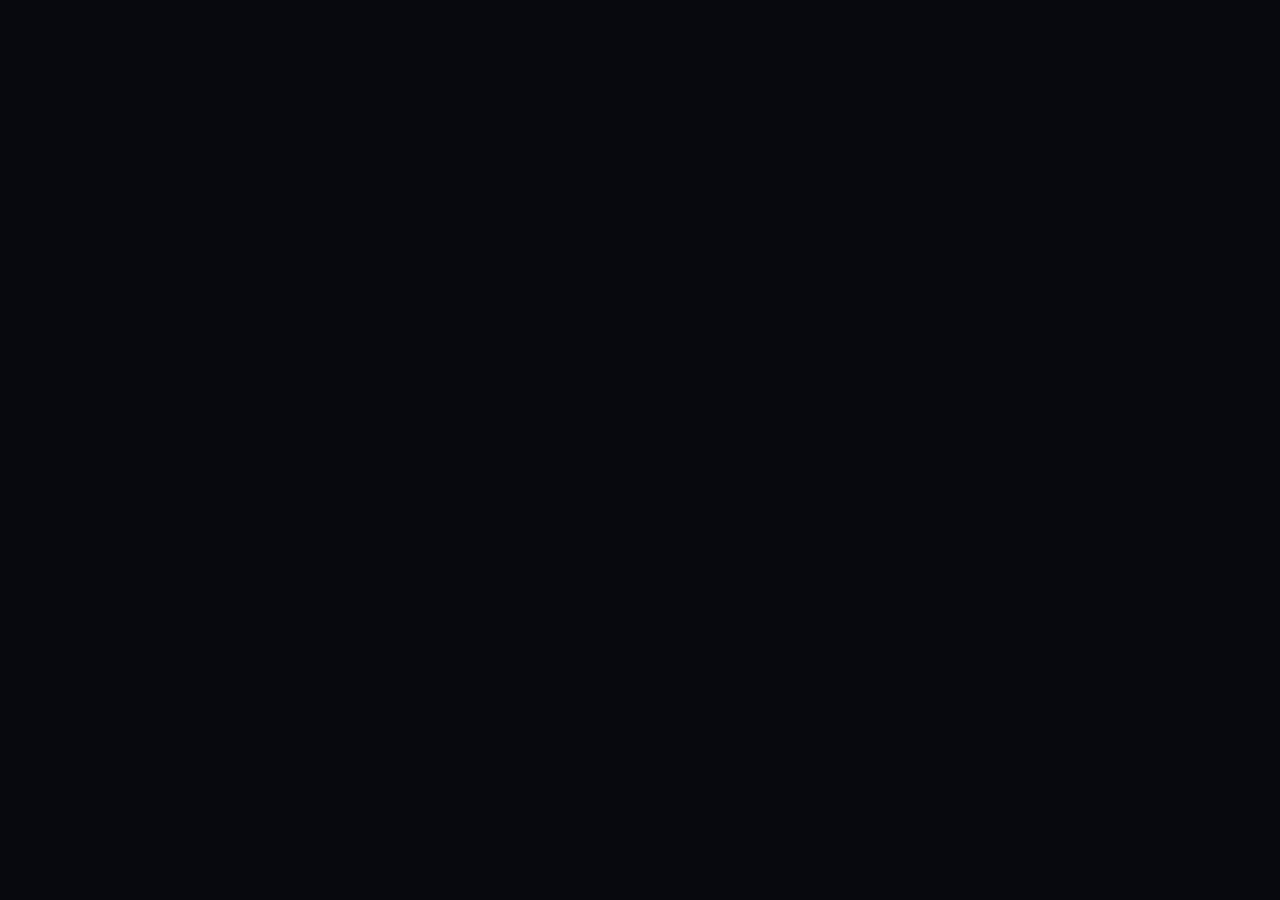
==== index.html @ bc13aab7 "Update index.html" ====
<!DOCTYPE html>
<html lang="ar" dir="rtl">
<head>
    <meta charset="UTF-8">
    <meta name="viewport" content="width=device-width, initial-scale=1.0">
    
    <!-- ===== SEO & Social Tags (ابو شلول AI) ===== -->
    <title>ابو شلول AI | استوديو المونتاج الاحترافي والذكاء الاصطناعي</title>
    <meta name="description" content="استوديو ابو شلول AI للمونتاج السينمائي الاحترافي، تلوين الفيديو، الموشن جرافيك، وهندسة الصوت المدعومة بأحدث تقنيات الذكاء الاصطناعي في الأردن والوطن العربي.">
    <meta name="keywords" content="ابو شلول AI, ممنتج فيديو الأردن, مونتاج احترافي, تلوين سينمائي, موشن جرافيك, مونتاج ذكاء اصطناعي">
    <meta name="author" content="ابو شلول AI">
    
    <!-- Open Graph (واتساب، فيسبوك، تيليجرام) -->
    <meta property="og:type" content="website">
    <meta property="og:title" content="ابو شلول AI | تجربة بصرية وسينمائية فريدة">
    <meta property="og:description" content="شاهد معرض الأعمال واحسب تكلفة مشروعك فوراً وتواصل معنا مباشرة عبر واتساب: +962775311442">
    <meta property="og:image" content="https://images.unsplash.com/photo-1574717024653-61fd2cf4d44d?w=1200&h=630&fit=crop">
    <meta property="og:locale" content="ar_AR">

    <!-- Twitter Card -->
    <meta name="twitter:card" content="summary_large_image">
    <meta name="twitter:title" content="ابو شلول AI | استوديو المونتاج">
    <meta name="twitter:description" content="مونتاج سينمائي + تلوين + هندسة صوت + موشن جرافيك مدعوم بالذكاء الاصطناعي.">
    <meta name="twitter:image" content="https://images.unsplash.com/photo-1574717024653-61fd2cf4d44d?w=1200&h=630&fit=crop">

    <!-- Favicon -->
    <link rel="icon" type="image/svg+xml" href="data:image/svg+xml,<svg xmlns='http://www.w3.org/2000/svg' viewBox='0 0 100 100'><text y='.9em' font-size='90'>🎬</text></svg>">

    <!-- Fonts & Icons -->
    <link href="https://fonts.googleapis.com/css2?family=Cairo:wght@300;500;700;900&display=swap" rel="stylesheet">
    <link rel="stylesheet" href="https://cdnjs.cloudflare.com/ajax/libs/font-awesome/6.4.0/css/all.min.css">
    
    <style>
        :root {
            --bg-base: #07090e;
            --card-bg: rgba(18, 24, 38, 0.7);
            --primary: #e50914;
            --primary-glow: rgba(229, 9, 20, 0.4);
            --accent-cyan: #00f2fe;
            --text-main: #f8fafc;
            --text-muted: #94a3b8;
            --border-ui: rgba(255, 255, 255, 0.08);
            --border-hover: rgba(229, 9, 20, 0.5);
            --transition: all 0.3s cubic-bezier(0.4, 0, 0.2, 1);
        }

        * {
            margin: 0;
            padding: 0;
            box-sizing: border-box;
            font-family: 'Cairo', sans-serif;
            scroll-behavior: smooth;
        }

        body {
            background-color: var(--bg-base);
            color: var(--text-main);
            overflow-x: hidden;
            background-image: radial-gradient(circle at 15% 50%, rgba(229, 9, 20, 0.06) 0%, transparent 25%),
                              radial-gradient(circle at 85% 30%, rgba(0, 242, 254, 0.06) 0%, transparent 25%);
        }

        /* Header */
        header {
            position: fixed;
            top: 0;
            width: 100%;
            background: rgba(7, 9, 14, 0.85);
            backdrop-filter: blur(15px);
            z-index: 1000;
            border-bottom: 1px solid var(--border-ui);
            padding: 16px 6%;
            display: flex;
            justify-content: space-between;
            align-items: center;
        }

        .logo {
            font-size: 1.5rem;
            font-weight: 900;
            color: #fff;
            text-decoration: none;
            display: flex;
            align-items: center;
            gap: 8px;
        }
        .logo span { color: var(--primary); text-shadow: 0 0 15px var(--primary-glow); }

        nav ul {
            display: flex;
            list-style: none;
            gap: 25px;
        }

        nav a {
            color: var(--text-muted);
            text-decoration: none;
            font-weight: 600;
            font-size: 0.95rem;
            transition: var(--transition);
        }

        nav a:hover { color: var(--primary); text-shadow: 0 0 10px var(--primary-glow); }

        .btn-glow {
            background: linear-gradient(135deg, var(--primary), #b80710);
            color: white;
            padding: 10px 22px;
            border-radius: 8px;
            text-decoration: none;
            font-weight: 700;
            box-shadow: 0 4px 20px var(--primary-glow);
            transition: var(--transition);
            border: none;
            cursor: pointer;
            display: inline-flex;
            align-items: center;
            gap: 8px;
        }

        .btn-glow:hover {
            transform: translateY(-2px);
            box-shadow: 0 6px 25px rgba(229, 9, 20, 0.6);
        }

        /* Hero Section */
        .hero {
            min-height: 100vh;
            padding: 130px 6% 60px;
            display: flex;
            flex-direction: column;
            align-items: center;
            justify-content: center;
            text-align: center;
        }

        .hero-badge {
            background: rgba(229, 9, 20, 0.1);
            border: 1px solid rgba(229, 9, 20, 0.3);
            color: var(--primary);
            padding: 6px 18px;
            border-radius: 30px;
            font-size: 0.85rem;
            font-weight: 700;
            margin-bottom: 20px;
            display: inline-flex;
            align-items: center;
            gap: 8px;
        }

        .hero h1 {
            font-size: 3.2rem;
            font-weight: 900;
            max-width: 900px;
            line-height: 1.3;
            margin-bottom: 20px;
            background: linear-gradient(to bottom, #ffffff 40%, #94a3b8 100%);
            -webkit-background-clip: text;
            -webkit-text-fill-color: transparent;
        }

        .hero p {
            color: var(--text-muted);
            font-size: 1.15rem;
            max-width: 650px;
            margin-bottom: 35px;
        }

        .showreel-wrapper {
            width: 100%;
            max-width: 900px;
            position: relative;
            border-radius: 16px;
            padding: 3px;
            background: linear-gradient(135deg, rgba(229,9,20,0.5), transparent, rgba(0,242,254,0.3));
            box-shadow: 0 25px 50px -12px rgba(0,0,0,0.9);
            margin-bottom: 30px;
        }

        .showreel-frame {
            position: relative;
            width: 100%;
            padding-bottom: 56.25%;
            border-radius: 14px;
            overflow: hidden;
            background: #000;
        }

        .showreel-frame iframe {
            position: absolute;
            top: 0; left: 0; width: 100%; height: 100%; border: none;
        }

        /* Sections Common */
        .section {
            padding: 90px 6%;
            max-width: 1200px;
            margin: auto;
        }

        .section-header {
            text-align: center;
            margin-bottom: 45px;
        }

        .section-header h2 {
            font-size: 2.2rem;
            font-weight: 800;
            margin-bottom: 10px;
        }

        .section-header p {
            color: var(--text-muted);
            font-size: 0.95rem;
        }

        /* Before/After Slider */
        .comparison-container {
            position: relative;
            width: 100%;
            max-width: 850px;
            height: 450px;
            margin: 0 auto;
            border-radius: 16px;
            overflow: hidden;
            border: 2px solid var(--border-ui);
            box-shadow: 0 20px 40px rgba(0,0,0,0.7);
        }

        .comparison-img {
            position: absolute;
            top: 0; left: 0; width: 100%; height: 100%;
            background-size: cover;
            background-position: center;
        }

        .before-img {
            background-image: url('https://images.unsplash.com/photo-1534447677768-be436bb09401?w=1200&auto=format&fit=crop&q=80');
            filter: grayscale(80%) brightness(0.7) contrast(90%);
        }

        .after-img {
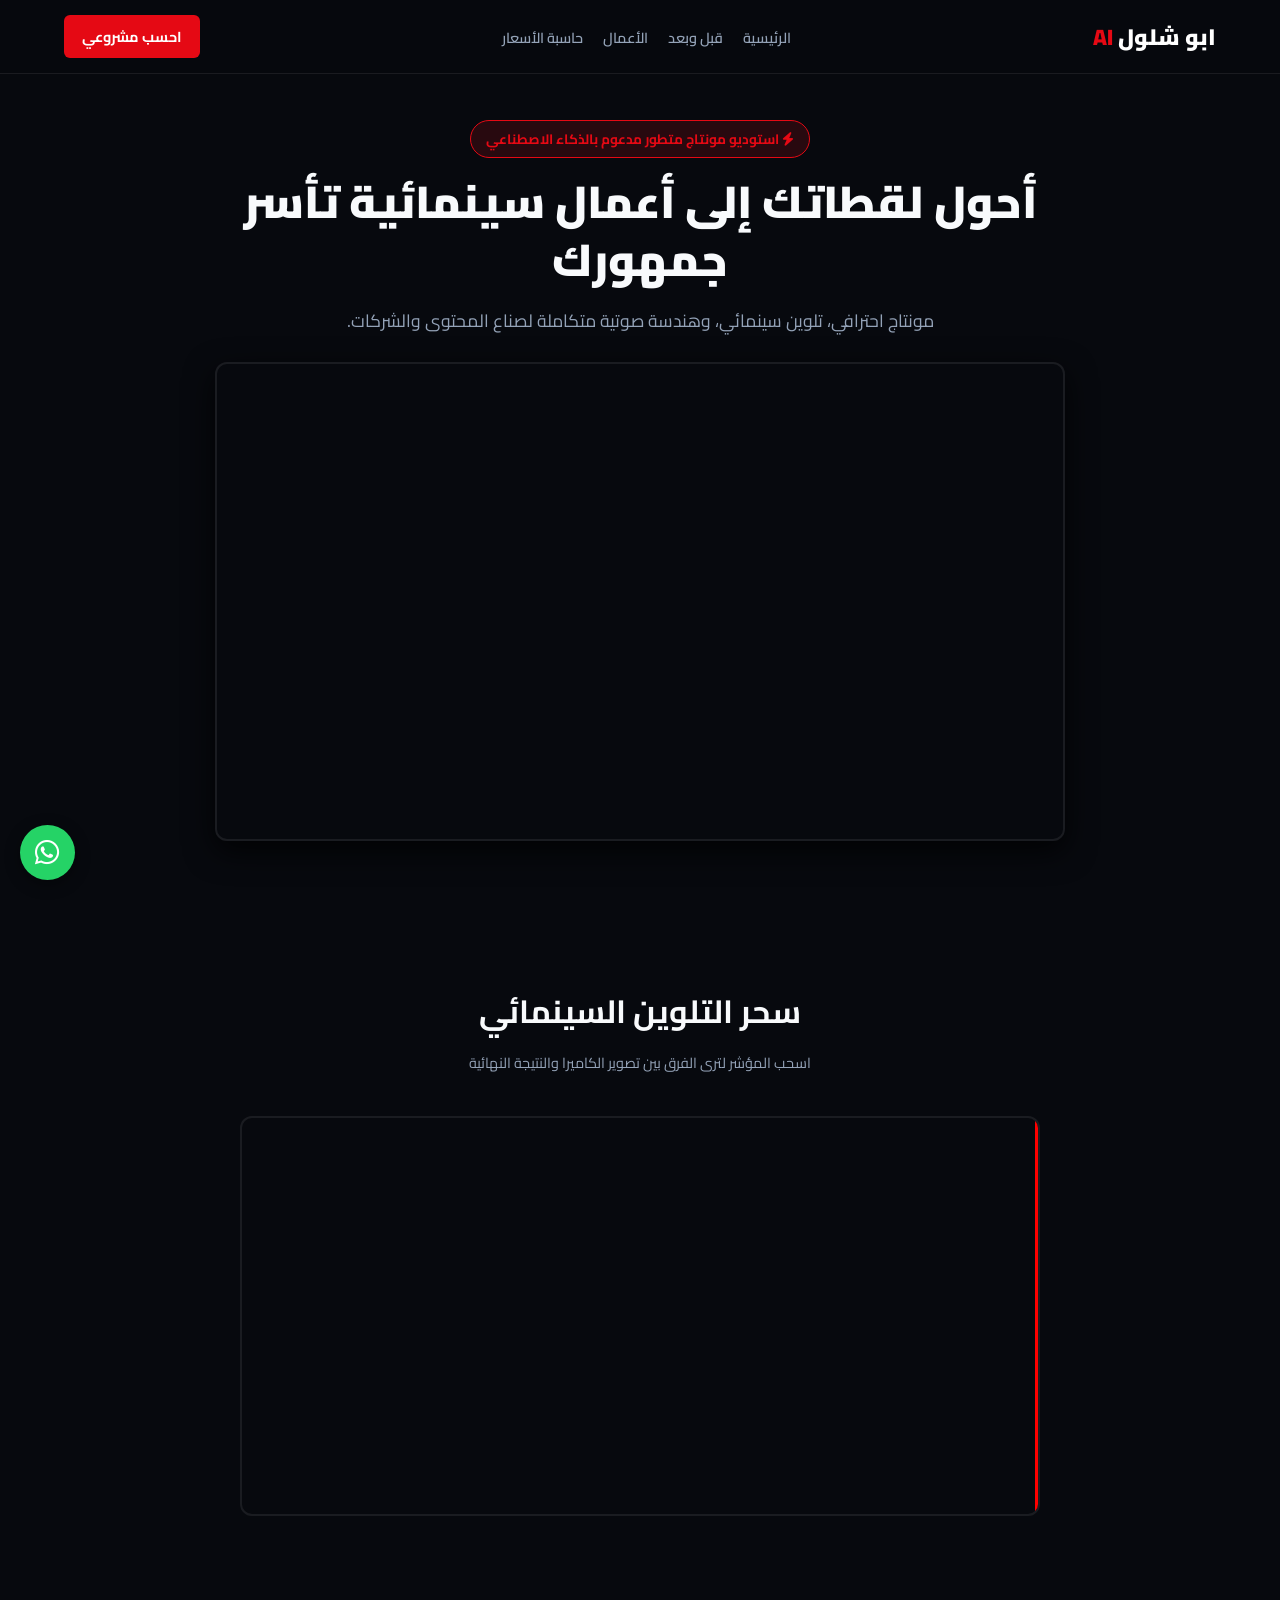
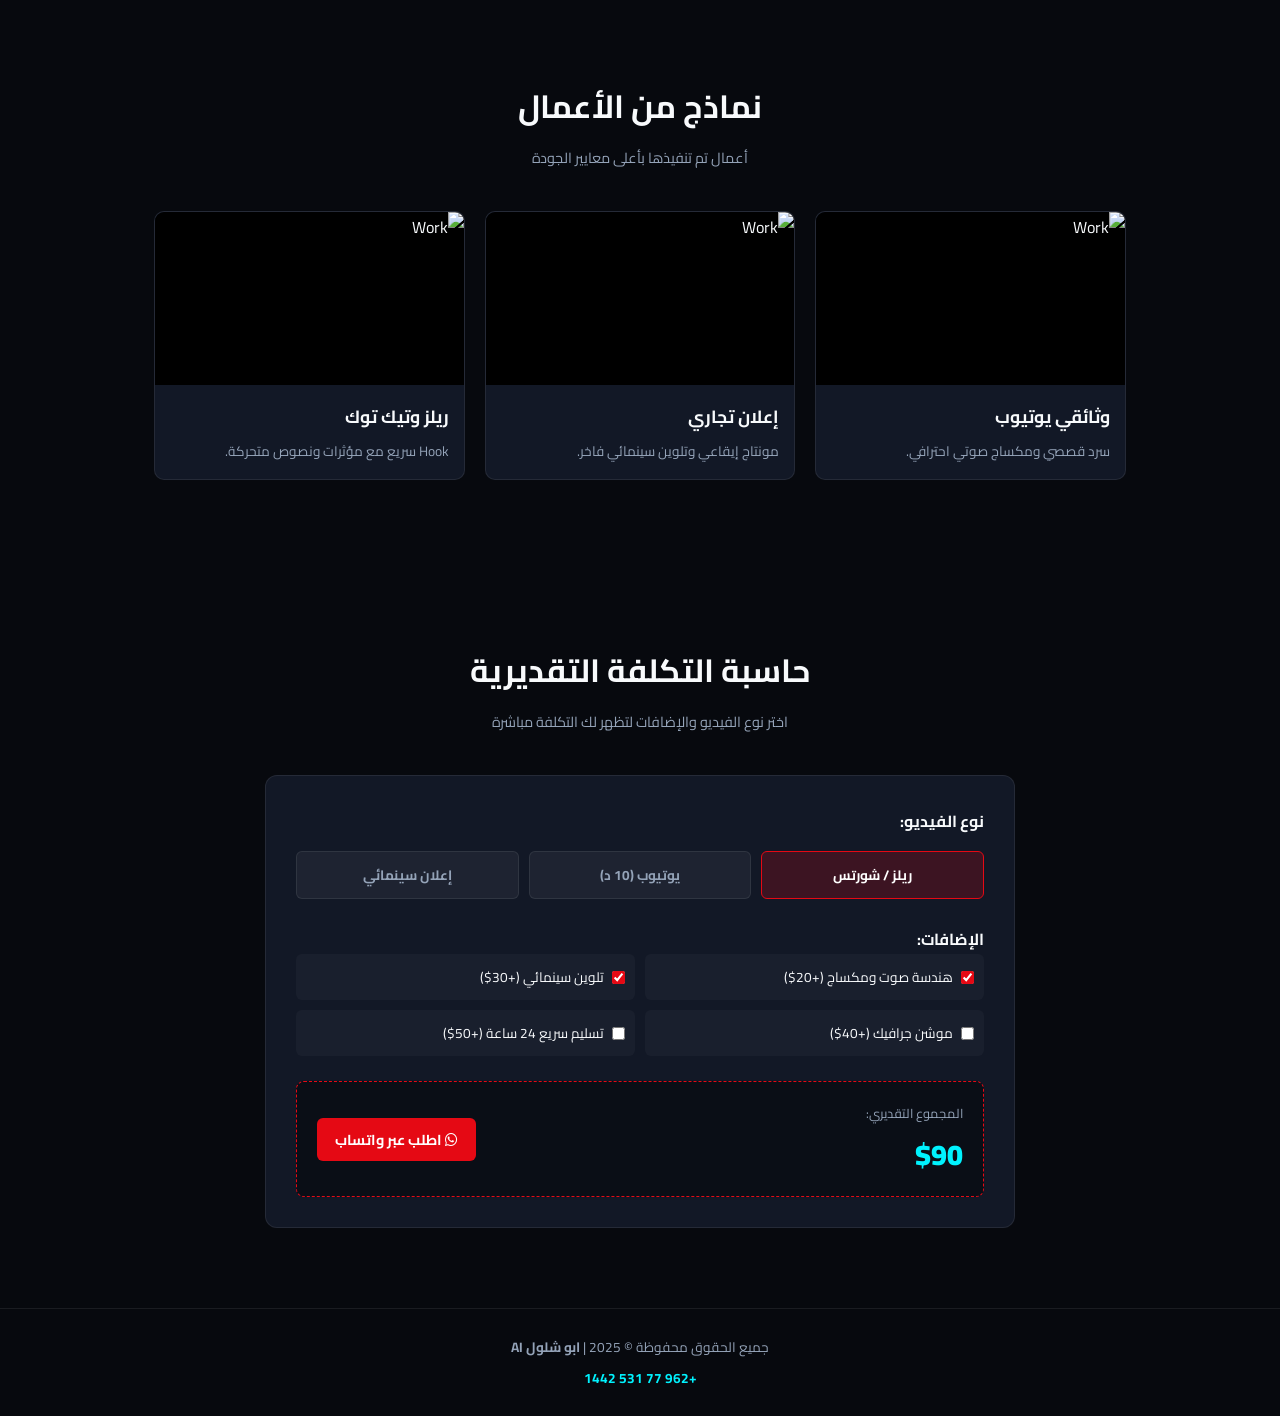
==== commit 6c3e848a: "Update index.html" ====
--- a/index.html
+++ b/index.html
@@ -3,241 +3,222 @@
 <head>
     <meta charset="UTF-8">
     <meta name="viewport" content="width=device-width, initial-scale=1.0">
-    
-    <!-- ===== SEO & Social Tags (ابو شلول AI) ===== -->
-    <title>ابو شلول AI | استوديو المونتاج الاحترافي والذكاء الاصطناعي</title>
-    <meta name="description" content="استوديو ابو شلول AI للمونتاج السينمائي الاحترافي، تلوين الفيديو، الموشن جرافيك، وهندسة الصوت المدعومة بأحدث تقنيات الذكاء الاصطناعي في الأردن والوطن العربي.">
-    <meta name="keywords" content="ابو شلول AI, ممنتج فيديو الأردن, مونتاج احترافي, تلوين سينمائي, موشن جرافيك, مونتاج ذكاء اصطناعي">
-    <meta name="author" content="ابو شلول AI">
-    
-    <!-- Open Graph (واتساب، فيسبوك، تيليجرام) -->
-    <meta property="og:type" content="website">
-    <meta property="og:title" content="ابو شلول AI | تجربة بصرية وسينمائية فريدة">
-    <meta property="og:description" content="شاهد معرض الأعمال واحسب تكلفة مشروعك فوراً وتواصل معنا مباشرة عبر واتساب: +962775311442">
-    <meta property="og:image" content="https://images.unsplash.com/photo-1574717024653-61fd2cf4d44d?w=1200&h=630&fit=crop">
-    <meta property="og:locale" content="ar_AR">
-
-    <!-- Twitter Card -->
-    <meta name="twitter:card" content="summary_large_image">
-    <meta name="twitter:title" content="ابو شلول AI | استوديو المونتاج">
-    <meta name="twitter:description" content="مونتاج سينمائي + تلوين + هندسة صوت + موشن جرافيك مدعوم بالذكاء الاصطناعي.">
-    <meta name="twitter:image" content="https://images.unsplash.com/photo-1574717024653-61fd2cf4d44d?w=1200&h=630&fit=crop">
-
-    <!-- Favicon -->
-    <link rel="icon" type="image/svg+xml" href="data:image/svg+xml,<svg xmlns='http://www.w3.org/2000/svg' viewBox='0 0 100 100'><text y='.9em' font-size='90'>🎬</text></svg>">
-
-    <!-- Fonts & Icons -->
-    <link href="https://fonts.googleapis.com/css2?family=Cairo:wght@300;500;700;900&display=swap" rel="stylesheet">
+    <title>ابو شلول AI | استوديو المونتاج والذكاء الاصطناعي</title>
+    <link href="https://fonts.googleapis.com/css2?family=Cairo:wght@400;700;900&display=swap" rel="stylesheet">
     <link rel="stylesheet" href="https://cdnjs.cloudflare.com/ajax/libs/font-awesome/6.4.0/css/all.min.css">
     
     <style>
         :root {
-            --bg-base: #07090e;
-            --card-bg: rgba(18, 24, 38, 0.7);
+            --bg: #07090e;
+            --card: #121826;
             --primary: #e50914;
-            --primary-glow: rgba(229, 9, 20, 0.4);
-            --accent-cyan: #00f2fe;
-            --text-main: #f8fafc;
-            --text-muted: #94a3b8;
-            --border-ui: rgba(255, 255, 255, 0.08);
-            --border-hover: rgba(229, 9, 20, 0.5);
-            --transition: all 0.3s cubic-bezier(0.4, 0, 0.2, 1);
-        }
-
-        * {
-            margin: 0;
-            padding: 0;
-            box-sizing: border-box;
-            font-family: 'Cairo', sans-serif;
-            scroll-behavior: smooth;
-        }
-
-        body {
-            background-color: var(--bg-base);
-            color: var(--text-main);
-            overflow-x: hidden;
-            background-image: radial-gradient(circle at 15% 50%, rgba(229, 9, 20, 0.06) 0%, transparent 25%),
-                              radial-gradient(circle at 85% 30%, rgba(0, 242, 254, 0.06) 0%, transparent 25%);
-        }
-
-        /* Header */
-        header {
-            position: fixed;
-            top: 0;
-            width: 100%;
-            background: rgba(7, 9, 14, 0.85);
-            backdrop-filter: blur(15px);
-            z-index: 1000;
-            border-bottom: 1px solid var(--border-ui);
-            padding: 16px 6%;
-            display: flex;
-            justify-content: space-between;
-            align-items: center;
-        }
-
-        .logo {
-            font-size: 1.5rem;
-            font-weight: 900;
-            color: #fff;
-            text-decoration: none;
-            display: flex;
-            align-items: center;
-            gap: 8px;
-        }
-        .logo span { color: var(--primary); text-shadow: 0 0 15px var(--primary-glow); }
-
-        nav ul {
-            display: flex;
-            list-style: none;
-            gap: 25px;
-        }
-
-        nav a {
-            color: var(--text-muted);
-            text-decoration: none;
-            font-weight: 600;
-            font-size: 0.95rem;
-            transition: var(--transition);
-        }
-
-        nav a:hover { color: var(--primary); text-shadow: 0 0 10px var(--primary-glow); }
-
-        .btn-glow {
-            background: linear-gradient(135deg, var(--primary), #b80710);
-            color: white;
-            padding: 10px 22px;
-            border-radius: 8px;
-            text-decoration: none;
-            font-weight: 700;
-            box-shadow: 0 4px 20px var(--primary-glow);
-            transition: var(--transition);
-            border: none;
-            cursor: pointer;
-            display: inline-flex;
-            align-items: center;
-            gap: 8px;
-        }
-
-        .btn-glow:hover {
-            transform: translateY(-2px);
-            box-shadow: 0 6px 25px rgba(229, 9, 20, 0.6);
-        }
-
-        /* Hero Section */
-        .hero {
-            min-height: 100vh;
-            padding: 130px 6% 60px;
-            display: flex;
-            flex-direction: column;
-            align-items: center;
-            justify-content: center;
-            text-align: center;
-        }
-
-        .hero-badge {
-            background: rgba(229, 9, 20, 0.1);
-            border: 1px solid rgba(229, 9, 20, 0.3);
-            color: var(--primary);
-            padding: 6px 18px;
-            border-radius: 30px;
-            font-size: 0.85rem;
-            font-weight: 700;
-            margin-bottom: 20px;
-            display: inline-flex;
-            align-items: center;
-            gap: 8px;
-        }
-
-        .hero h1 {
-            font-size: 3.2rem;
-            font-weight: 900;
-            max-width: 900px;
-            line-height: 1.3;
-            margin-bottom: 20px;
-            background: linear-gradient(to bottom, #ffffff 40%, #94a3b8 100%);
-            -webkit-background-clip: text;
-            -webkit-text-fill-color: transparent;
-        }
-
-        .hero p {
-            color: var(--text-muted);
-            font-size: 1.15rem;
-            max-width: 650px;
-            margin-bottom: 35px;
-        }
-
-        .showreel-wrapper {
-            width: 100%;
-            max-width: 900px;
-            position: relative;
-            border-radius: 16px;
-            padding: 3px;
-            background: linear-gradient(135deg, rgba(229,9,20,0.5), transparent, rgba(0,242,254,0.3));
-            box-shadow: 0 25px 50px -12px rgba(0,0,0,0.9);
-            margin-bottom: 30px;
-        }
-
-        .showreel-frame {
-            position: relative;
-            width: 100%;
-            padding-bottom: 56.25%;
-            border-radius: 14px;
-            overflow: hidden;
-            background: #000;
-        }
-
-        .showreel-frame iframe {
-            position: absolute;
-            top: 0; left: 0; width: 100%; height: 100%; border: none;
-        }
-
-        /* Sections Common */
-        .section {
-            padding: 90px 6%;
-            max-width: 1200px;
-            margin: auto;
-        }
-
-        .section-header {
-            text-align: center;
-            margin-bottom: 45px;
-        }
-
-        .section-header h2 {
-            font-size: 2.2rem;
-            font-weight: 800;
-            margin-bottom: 10px;
-        }
-
-        .section-header p {
-            color: var(--text-muted);
-            font-size: 0.95rem;
-        }
-
-        /* Before/After Slider */
-        .comparison-container {
-            position: relative;
-            width: 100%;
-            max-width: 850px;
-            height: 450px;
-            margin: 0 auto;
-            border-radius: 16px;
-            overflow: hidden;
-            border: 2px solid var(--border-ui);
-            box-shadow: 0 20px 40px rgba(0,0,0,0.7);
-        }
-
-        .comparison-img {
-            position: absolute;
-            top: 0; left: 0; width: 100%; height: 100%;
-            background-size: cover;
-            background-position: center;
-        }
-
-        .before-img {
-            background-image: url('https://images.unsplash.com/photo-1534447677768-be436bb09401?w=1200&auto=format&fit=crop&q=80');
-            filter: grayscale(80%) brightness(0.7) contrast(90%);
-        }
-
-        .after-img {
-            
+            --cyan: #00f2fe;
+            --text: #f8fafc;
+            --muted: #94a3b8;
+            --border: rgba(255,255,255,0.08);
+        }
+        * { margin:0; padding:0; box-sizing:border-box; font-family:'Cairo', sans-serif; scroll-behavior:smooth; }
+        body { background: var(--bg); color: var(--text); overflow-x: hidden; }
+        
+        header { position:fixed; top:0; width:100%; background:rgba(7,9,14,0.9); backdrop-filter:blur(10px); z-index:1000; border-bottom:1px solid var(--border); padding:15px 5%; display:flex; justify-content:space-between; align-items:center; }
+        .logo { font-size:1.4rem; font-weight:900; color:#fff; text-decoration:none; }
+        .logo span { color:var(--primary); }
+        nav ul { display:flex; list-style:none; gap:20px; }
+        nav a { color:var(--muted); text-decoration:none; font-weight:600; font-size:0.9rem; }
+        nav a:hover { color:var(--primary); }
+        .btn-main { background:var(--primary); color:#fff; padding:8px 18px; border-radius:6px; text-decoration:none; font-weight:bold; font-size:0.9rem; border:none; cursor:pointer; }
+        
+        .hero { min-height:100vh; padding:120px 5% 60px; display:flex; flex-direction:column; align-items:center; justify-content:center; text-align:center; }
+        .badge { background:rgba(229,9,20,0.15); color:var(--primary); border:1px solid var(--primary); padding:5px 15px; border-radius:20px; font-size:0.85rem; font-weight:bold; margin-bottom:15px; }
+        .hero h1 { font-size:2.8rem; font-weight:900; max-width:800px; line-height:1.3; margin-bottom:15px; }
+        .hero p { color:var(--muted); font-size:1.1rem; max-width:600px; margin-bottom:25px; }
+        
+        .showreel { width:100%; max-width:850px; aspect-ratio:16/9; border-radius:12px; overflow:hidden; border:2px solid var(--border); box-shadow:0 10px 30px rgba(0,0,0,0.8); }
+        .showreel iframe { width:100%; height:100%; border:none; }
+        
+        .section { padding:80px 5%; max-width:1100px; margin:auto; }
+        .sec-title { text-align:center; margin-bottom:40px; }
+        .sec-title h2 { font-size:2rem; margin-bottom:8px; }
+        .sec-title p { color:var(--muted); font-size:0.9rem; }
+        
+        /* Slider Before After */
+        .slider-box { position:relative; width:100%; max-width:800px; height:400px; margin:auto; border-radius:12px; overflow:hidden; border:2px solid var(--border); }
+        .slide-img { position:absolute; inset:0; background-size:cover; background-position:center; }
+        .img-before { background-image:url('https://images.unsplash.com/photo-1534447677768-be436bb09401?w=1200&auto=format&fit=crop&q=80'); filter:grayscale(80%) brightness(0.7); }
+        .img-after { background-image:url('https://images.unsplash.com/photo-1534447677768-be436bb09401?w=1200&auto=format&fit=crop&q=80'); filter:contrast(120%) saturate(140%); width:50%; border-right:3px solid var(--primary); }
+        .range-bar { position:absolute; inset:0; width:100%; height:100%; opacity:0; cursor:ew-resize; z-index:10; }
+        
+        /* Works */
+        .grid-works { display:grid; grid-template-columns:repeat(auto-fill, minmax(300px, 1fr)); gap:20px; }
+        .work-card { background:var(--card); border:1px solid var(--border); border-radius:10px; overflow:hidden; }
+        .work-thumb { width:100%; aspect-ratio:16/9; background:#000; overflow:hidden; }
+        .work-thumb img { width:100%; height:100%; object-fit:cover; }
+        .work-desc { padding:15px; }
+        .work-desc h3 { font-size:1.1rem; margin-bottom:5px; }
+        .work-desc p { color:var(--muted); font-size:0.85rem; }
+        
+        /* Calc */
+        .calc-card { background:var(--card); border:1px solid var(--border); border-radius:12px; padding:30px; max-width:750px; margin:auto; }
+        .calc-types { display:grid; grid-template-columns:repeat(auto-fit, minmax(130px, 1fr)); gap:10px; margin:15px 0 25px; }
+        .type-btn { background:rgba(255,255,255,0.05); border:1px solid var(--border); padding:10px; border-radius:6px; color:var(--muted); cursor:pointer; text-align:center; font-weight:bold; font-size:0.85rem; }
+        .type-btn.active { background:rgba(229,9,20,0.2); border-color:var(--primary); color:#fff; }
+        .addons { display:grid; grid-template-columns:1fr 1fr; gap:10px; margin-bottom:25px; }
+        .addon { display:flex; align-items:center; gap:8px; background:rgba(255,255,255,0.03); padding:10px; border-radius:6px; font-size:0.85rem; cursor:pointer; }
+        .addon input { accent-color:var(--primary); }
+        .calc-footer { display:flex; justify-content:space-between; align-items:center; background:rgba(0,0,0,0.4); padding:15px 20px; border-radius:8px; border:1px dashed var(--primary); }
+        .calc-total { font-size:1.8rem; font-weight:900; color:var(--cyan); }
+        
+        /* Floating WA */
+        .wa-float { position:fixed; bottom:20px; left:20px; background:#25d366; color:#fff; width:55px; height:55px; border-radius:50%; display:flex; align-items:center; justify-content:center; font-size:28px; box-shadow:0 4px 15px rgba(0,0,0,0.4); text-decoration:none; z-index:1000; }
+        
+        footer { border-top:1px solid var(--border); padding:25px 5%; text-align:center; color:var(--muted); font-size:0.85rem; }
+        .phone-link { color:var(--cyan); font-weight:bold; margin-top:5px; display:block; text-decoration:none; }
+        
+        @media(max-width:768px){ nav ul { display:none; } .hero h1{ font-size:2rem; } .addons { grid-template-columns:1fr; } .slider-box{ height:250px; } }
+    </style>
+</head>
+<body>
+
+    <header>
+        <a href="#" class="logo">ابو شلول <span>AI</span></a>
+        <nav>
+            <ul>
+                <li><a href="#hero">الرئيسية</a></li>
+                <li><a href="#grading">قبل وبعد</a></li>
+                <li><a href="#portfolio">الأعمال</a></li>
+                <li><a href="#calculator">حاسبة الأسعار</a></li>
+            </ul>
+        </nav>
+        <a href="#calculator" class="btn-main">احسب مشروعي</a>
+    </header>
+
+    <section class="hero" id="hero">
+        <div class="badge"><i class="fa-solid fa-bolt"></i> استوديو مونتاج متطور مدعوم بالذكاء الاصطناعي</div>
+        <h1>أحول لقطاتك إلى أعمال سينمائية تأسر جمهورك</h1>
+        <p>مونتاج احترافي، تلوين سينمائي، وهندسة صوتية متكاملة لصناع المحتوى والشركات.</p>
+        
+        <div class="showreel">
+            <iframe src="https://www.youtube-nocookie.com/embed/dQw4w9WgXcQ" allowfullscreen></iframe>
+        </div>
+    </section>
+
+    <!-- سلايدر قبل وبعد -->
+    <section class="section" id="grading">
+        <div class="sec-title">
+            <h2>سحر التلوين السينمائي</h2>
+            <p>اسحب المؤشر لترى الفرق بين تصوير الكاميرا والنتيجة النهائية</p>
+        </div>
+        <div class="slider-box">
+            <div class="slide-img img-before"></div>
+            <div class="slide-img img-after" id="afterSlide"></div>
+            <input type="range" min="0" max="100" value="50" class="range-bar" id="sliderRange">
+        </div>
+    </section>
+
+    <!-- المعرض -->
+    <section class="section" id="portfolio">
+        <div class="sec-title">
+            <h2>نماذج من الأعمال</h2>
+            <p>أعمال تم تنفيذها بأعلى معايير الجودة</p>
+        </div>
+        <div class="grid-works">
+            <div class="work-card">
+                <div class="work-thumb"><img src="https://images.unsplash.com/photo-1574717024653-61fd2cf4d44d?w=600" alt="Work"></div>
+                <div class="work-desc">
+                    <h3>وثائقي يوتيوب</h3>
+                    <p>سرد قصصي ومكساج صوتي احترافي.</p>
+                </div>
+            </div>
+            <div class="work-card">
+                <div class="work-thumb"><img src="https://images.unsplash.com/photo-1536240478700-b869070f9279?w=600" alt="Work"></div>
+                <div class="work-desc">
+                    <h3>إعلان تجاري</h3>
+                    <p>مونتاج إيقاعي وتلوين سينمائي فاخر.</p>
+                </div>
+            </div>
+            <div class="work-card">
+                <div class="work-thumb"><img src="https://images.unsplash.com/photo-1618005182384-a83a8bd57fbe?w=600" alt="Work"></div>
+                <div class="work-desc">
+                    <h3>ريلز وتيك توك</h3>
+                    <p>Hook سريع مع مؤثرات ونصوص متحركة.</p>
+                </div>
+            </div>
+        </div>
+    </section>
+
+    <!-- الحاسبة -->
+    <section class="section" id="calculator">
+        <div class="sec-title">
+            <h2>حاسبة التكلفة التقديرية</h2>
+            <p>اختر نوع الفيديو والإضافات لتظهر لك التكلفة مباشرة</p>
+        </div>
+        <div class="calc-card">
+            <label style="font-weight:bold;">نوع الفيديو:</label>
+            <div class="calc-types">
+                <div class="type-btn active" onclick="setBase(40, this)">ريلز / شورتس</div>
+                <div class="type-btn" onclick="setBase(90, this)">يوتيوب (10 د)</div>
+                <div class="type-btn" onclick="setBase(180, this)">إعلان سينمائي</div>
+            </div>
+
+            <label style="font-weight:bold;">الإضافات:</label>
+            <div class="addons">
+                <label class="addon"><input type="checkbox" id="c1" checked onchange="calc()"> هندسة صوت ومكساج (+20$)</label>
+                <label class="addon"><input type="checkbox" id="c2" checked onchange="calc()"> تلوين سينمائي (+30$)</label>
+                <label class="addon"><input type="checkbox" id="c3" onchange="calc()"> موشن جرافيك (+40$)</label>
+                <label class="addon"><input type="checkbox" id="c4" onchange="calc()"> تسليم سريع 24 ساعة (+50$)</label>
+            </div>
+
+            <div class="calc-footer">
+                <div>
+                    <span style="font-size:0.8rem; color:var(--muted);">المجموع التقديري:</span>
+                    <div class="calc-total" id="totalVal">$90</div>
+                </div>
+                <button class="btn-main" onclick="sendWA()"><i class="fa-brands fa-whatsapp"></i> اطلب عبر واتساب</button>
+            </div>
+        </div>
+    </section>
+
+    <!-- زر واتساب العائم -->
+    <a href="https://wa.me/962775311442" class="wa-float" target="_blank"><i class="fa-brands fa-whatsapp"></i></a>
+
+    <footer>
+        <p>جميع الحقوق محفوظة &copy; 2025 | <strong>ابو شلول AI</strong></p>
+        <a href="https://wa.me/962775311442" class="phone-link">+962 77 531 1442</a>
+    </footer>
+
+    <script>
+        // Before/After Slider
+        const sRange = document.getElementById('sliderRange');
+        const sAfter = document.getElementById('afterSlide');
+        sRange.addEventListener('input', (e) => {
+            sAfter.style.width = e.target.value + '%';
+        });
+
+        // Calculator
+        let base = 40;
+        function setBase(p, el) {
+            document.querySelectorAll('.type-btn').forEach(b => b.classList.remove('active'));
+            el.classList.add('active');
+            base = p;
+            calc();
+        }
+
+        function calc() {
+            let t = base;
+            if(document.getElementById('c1').checked) t += 20;
+            if(document.getElementById('c2').checked) t += 30;
+            if(document.getElementById('c3').checked) t += 40;
+            if(document.getElementById('c4').checked) t += 50;
+            document.getElementById('totalVal').innerText = '$' + t;
+            return t;
+        }
+
+        function sendWA() {
+            const tot = calc();
+            const msg = `مرحباً ابو شلول AI، قمت بحساب تكلفة مشروعي عبر موقعك بقيمة ($${tot}). أرغب في الاتفاق والبدء معكم!`;
+            window.open(`https://wa.me/962775311442?text=${encodeURIComponent(msg)}`, '_blank');
+        }
+        calc();
+    </script>
+</body>
+</html>
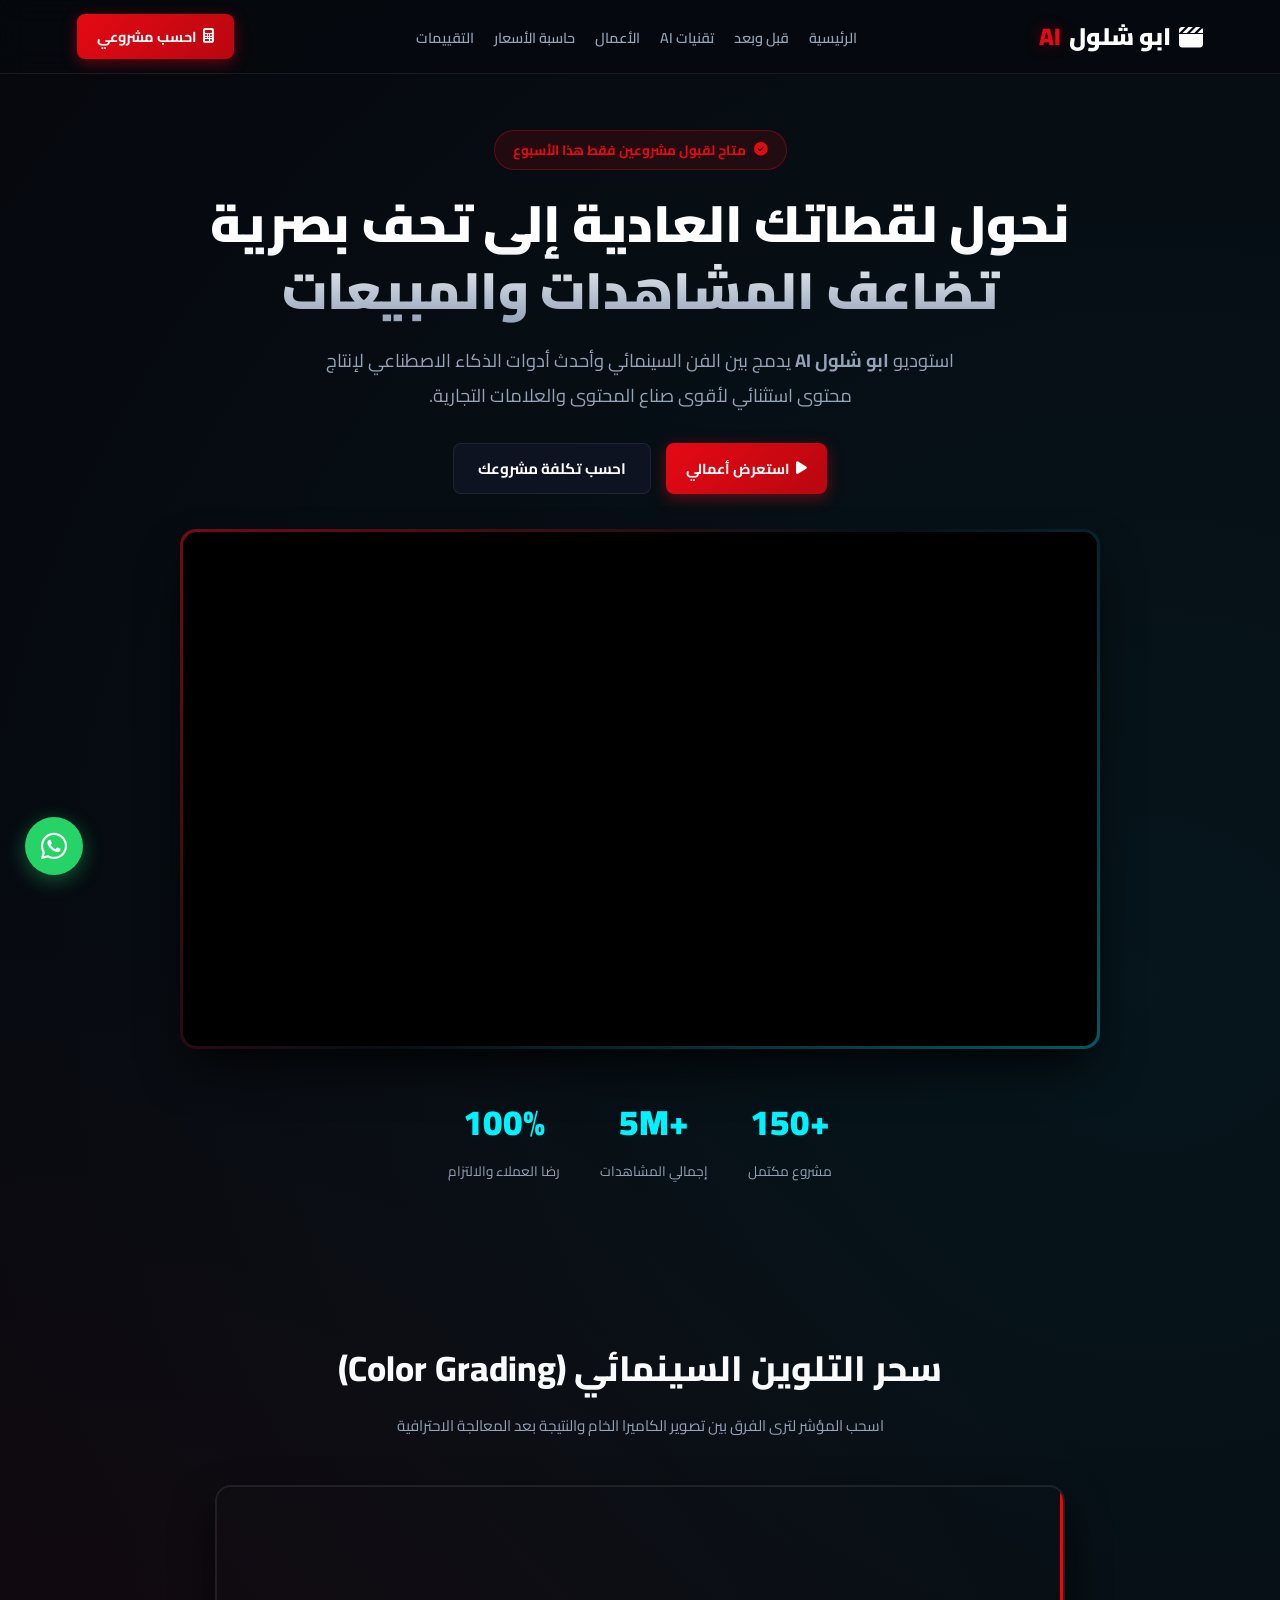
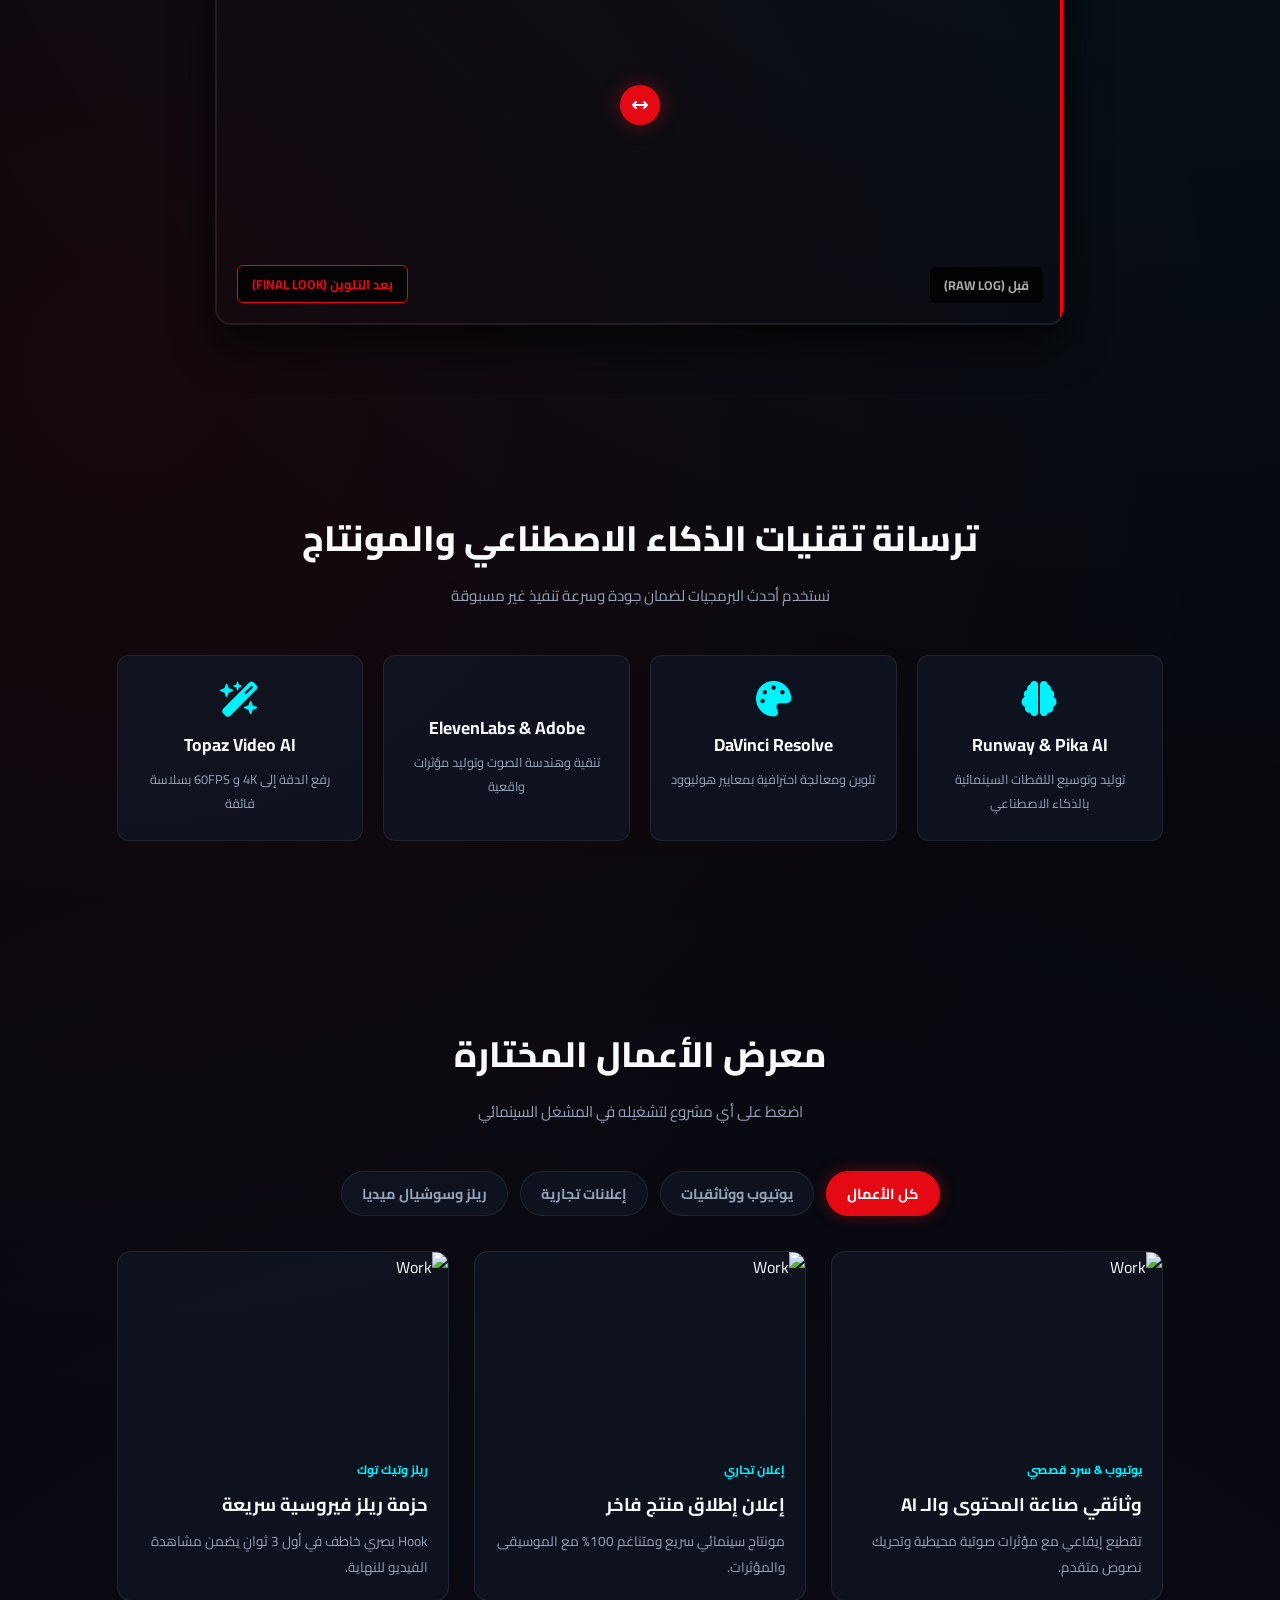
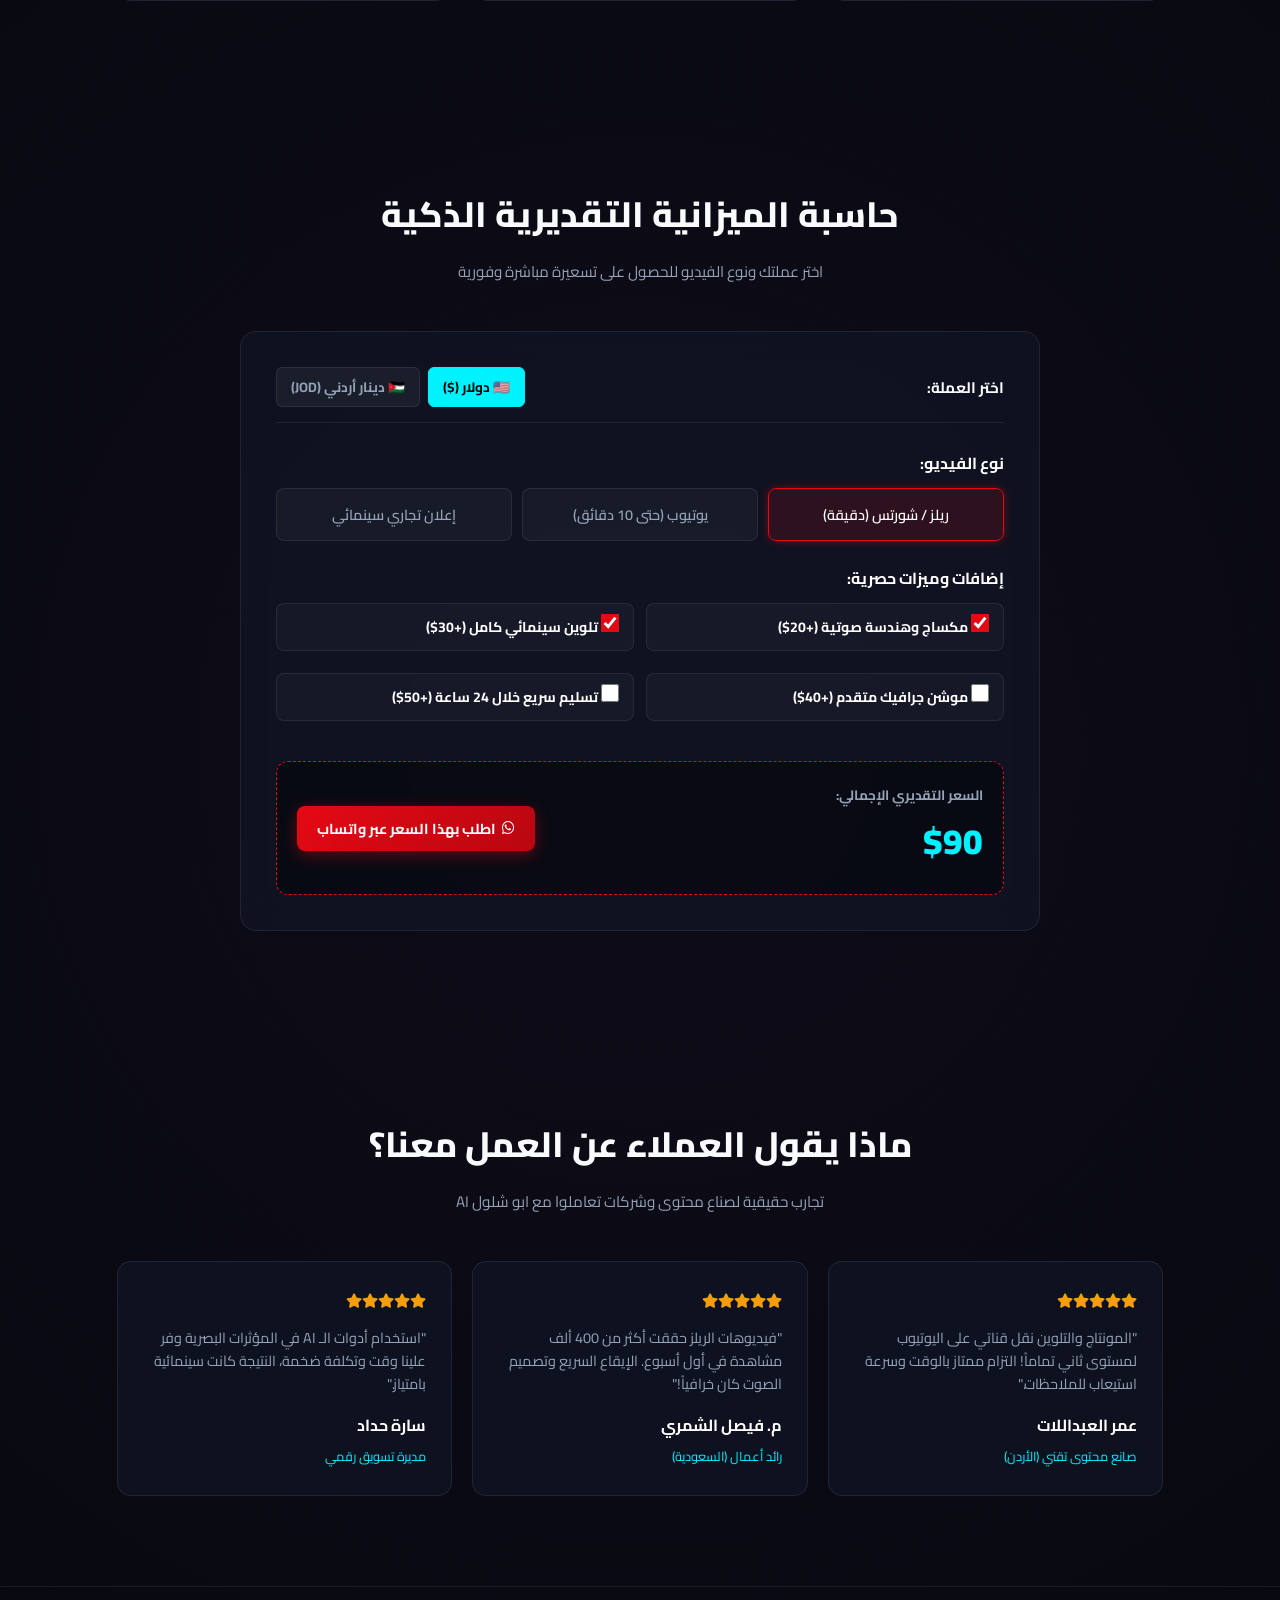
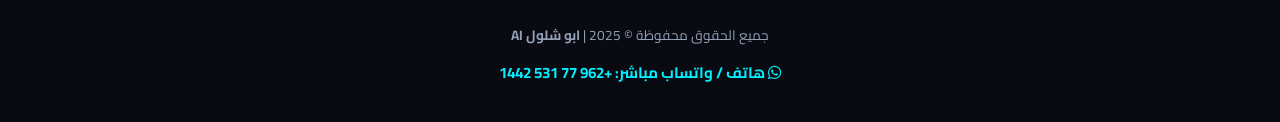
==== commit d11a3c68: "Update index.html" ====
--- a/index.html
+++ b/index.html
@@ -3,222 +3,966 @@
 <head>
     <meta charset="UTF-8">
     <meta name="viewport" content="width=device-width, initial-scale=1.0">
-    <title>ابو شلول AI | استوديو المونتاج والذكاء الاصطناعي</title>
-    <link href="https://fonts.googleapis.com/css2?family=Cairo:wght@400;700;900&display=swap" rel="stylesheet">
+    
+    <!-- SEO & Social Sharing -->
+    <title>ابو شلول AI | استوديو صناعة المحتوى البصري والذكاء الاصطناعي</title>
+    <meta name="description" content="استوديو ابو شلول AI للمونتاج السينمائي الاحترافي، هندسة الصوت، وصناعة الفيديوهات المدعومة بأحدث تقنيات الذكاء الاصطناعي في الأردن والوطن العربي.">
+    <meta name="keywords" content="ابو شلول AI, مونتاج الأردن, مونتاج ذكاء اصطناعي, تلوين سينمائي, ممنتج فيديو عمان, موشن جرافيك">
+    <meta name="author" content="ابو شلول AI">
+    
+    <meta property="og:title" content="ابو شلول AI | تجربة بصرية سينمائية متقدمة">
+    <meta property="og:description" content="حوّل أفكارك وتصويرك إلى روائع بصرية ترفع المشاهدات بنسبة 300%. احسب ميزانيتك وتواصل معنا!">
+    <meta property="og:image" content="https://images.unsplash.com/photo-1574717024653-61fd2cf4d44d?w=1200&h=630&fit=crop">
+
+    <!-- Favicon -->
+    <link rel="icon" type="image/svg+xml" href="data:image/svg+xml,<svg xmlns='http://www.w3.org/2000/svg' viewBox='0 0 100 100'><text y='.9em' font-size='90'>🎬</text></svg>">
+
+    <!-- Fonts & Icons -->
+    <link href="https://fonts.googleapis.com/css2?family=Cairo:wght@300;500;700;900&display=swap" rel="stylesheet">
     <link rel="stylesheet" href="https://cdnjs.cloudflare.com/ajax/libs/font-awesome/6.4.0/css/all.min.css">
     
     <style>
         :root {
-            --bg: #07090e;
-            --card: #121826;
+            --bg-base: #06080e;
+            --card-bg: rgba(16, 22, 36, 0.75);
             --primary: #e50914;
-            --cyan: #00f2fe;
-            --text: #f8fafc;
-            --muted: #94a3b8;
-            --border: rgba(255,255,255,0.08);
-        }
-        * { margin:0; padding:0; box-sizing:border-box; font-family:'Cairo', sans-serif; scroll-behavior:smooth; }
-        body { background: var(--bg); color: var(--text); overflow-x: hidden; }
-        
-        header { position:fixed; top:0; width:100%; background:rgba(7,9,14,0.9); backdrop-filter:blur(10px); z-index:1000; border-bottom:1px solid var(--border); padding:15px 5%; display:flex; justify-content:space-between; align-items:center; }
-        .logo { font-size:1.4rem; font-weight:900; color:#fff; text-decoration:none; }
-        .logo span { color:var(--primary); }
-        nav ul { display:flex; list-style:none; gap:20px; }
-        nav a { color:var(--muted); text-decoration:none; font-weight:600; font-size:0.9rem; }
-        nav a:hover { color:var(--primary); }
-        .btn-main { background:var(--primary); color:#fff; padding:8px 18px; border-radius:6px; text-decoration:none; font-weight:bold; font-size:0.9rem; border:none; cursor:pointer; }
-        
-        .hero { min-height:100vh; padding:120px 5% 60px; display:flex; flex-direction:column; align-items:center; justify-content:center; text-align:center; }
-        .badge { background:rgba(229,9,20,0.15); color:var(--primary); border:1px solid var(--primary); padding:5px 15px; border-radius:20px; font-size:0.85rem; font-weight:bold; margin-bottom:15px; }
-        .hero h1 { font-size:2.8rem; font-weight:900; max-width:800px; line-height:1.3; margin-bottom:15px; }
-        .hero p { color:var(--muted); font-size:1.1rem; max-width:600px; margin-bottom:25px; }
-        
-        .showreel { width:100%; max-width:850px; aspect-ratio:16/9; border-radius:12px; overflow:hidden; border:2px solid var(--border); box-shadow:0 10px 30px rgba(0,0,0,0.8); }
-        .showreel iframe { width:100%; height:100%; border:none; }
-        
-        .section { padding:80px 5%; max-width:1100px; margin:auto; }
-        .sec-title { text-align:center; margin-bottom:40px; }
-        .sec-title h2 { font-size:2rem; margin-bottom:8px; }
-        .sec-title p { color:var(--muted); font-size:0.9rem; }
-        
-        /* Slider Before After */
-        .slider-box { position:relative; width:100%; max-width:800px; height:400px; margin:auto; border-radius:12px; overflow:hidden; border:2px solid var(--border); }
-        .slide-img { position:absolute; inset:0; background-size:cover; background-position:center; }
-        .img-before { background-image:url('https://images.unsplash.com/photo-1534447677768-be436bb09401?w=1200&auto=format&fit=crop&q=80'); filter:grayscale(80%) brightness(0.7); }
-        .img-after { background-image:url('https://images.unsplash.com/photo-1534447677768-be436bb09401?w=1200&auto=format&fit=crop&q=80'); filter:contrast(120%) saturate(140%); width:50%; border-right:3px solid var(--primary); }
-        .range-bar { position:absolute; inset:0; width:100%; height:100%; opacity:0; cursor:ew-resize; z-index:10; }
-        
-        /* Works */
-        .grid-works { display:grid; grid-template-columns:repeat(auto-fill, minmax(300px, 1fr)); gap:20px; }
-        .work-card { background:var(--card); border:1px solid var(--border); border-radius:10px; overflow:hidden; }
-        .work-thumb { width:100%; aspect-ratio:16/9; background:#000; overflow:hidden; }
-        .work-thumb img { width:100%; height:100%; object-fit:cover; }
-        .work-desc { padding:15px; }
-        .work-desc h3 { font-size:1.1rem; margin-bottom:5px; }
-        .work-desc p { color:var(--muted); font-size:0.85rem; }
-        
-        /* Calc */
-        .calc-card { background:var(--card); border:1px solid var(--border); border-radius:12px; padding:30px; max-width:750px; margin:auto; }
-        .calc-types { display:grid; grid-template-columns:repeat(auto-fit, minmax(130px, 1fr)); gap:10px; margin:15px 0 25px; }
-        .type-btn { background:rgba(255,255,255,0.05); border:1px solid var(--border); padding:10px; border-radius:6px; color:var(--muted); cursor:pointer; text-align:center; font-weight:bold; font-size:0.85rem; }
-        .type-btn.active { background:rgba(229,9,20,0.2); border-color:var(--primary); color:#fff; }
-        .addons { display:grid; grid-template-columns:1fr 1fr; gap:10px; margin-bottom:25px; }
-        .addon { display:flex; align-items:center; gap:8px; background:rgba(255,255,255,0.03); padding:10px; border-radius:6px; font-size:0.85rem; cursor:pointer; }
-        .addon input { accent-color:var(--primary); }
-        .calc-footer { display:flex; justify-content:space-between; align-items:center; background:rgba(0,0,0,0.4); padding:15px 20px; border-radius:8px; border:1px dashed var(--primary); }
-        .calc-total { font-size:1.8rem; font-weight:900; color:var(--cyan); }
-        
-        /* Floating WA */
-        .wa-float { position:fixed; bottom:20px; left:20px; background:#25d366; color:#fff; width:55px; height:55px; border-radius:50%; display:flex; align-items:center; justify-content:center; font-size:28px; box-shadow:0 4px 15px rgba(0,0,0,0.4); text-decoration:none; z-index:1000; }
-        
-        footer { border-top:1px solid var(--border); padding:25px 5%; text-align:center; color:var(--muted); font-size:0.85rem; }
-        .phone-link { color:var(--cyan); font-weight:bold; margin-top:5px; display:block; text-decoration:none; }
-        
-        @media(max-width:768px){ nav ul { display:none; } .hero h1{ font-size:2rem; } .addons { grid-template-columns:1fr; } .slider-box{ height:250px; } }
+            --primary-glow: rgba(229, 9, 20, 0.4);
+            --accent-cyan: #00f2fe;
+            --accent-purple: #9d4edd;
+            --text-main: #f8fafc;
+            --text-muted: #94a3b8;
+            --border-ui: rgba(255, 255, 255, 0.08);
+            --border-hover: rgba(229, 9, 20, 0.5);
+            --transition: all 0.3s cubic-bezier(0.4, 0, 0.2, 1);
+        }
+
+        * {
+            margin: 0;
+            padding: 0;
+            box-sizing: border-box;
+            font-family: 'Cairo', sans-serif;
+            scroll-behavior: smooth;
+        }
+
+        body {
+            background-color: var(--bg-base);
+            color: var(--text-main);
+            overflow-x: hidden;
+            background-image: 
+                radial-gradient(circle at 10% 40%, rgba(229, 9, 20, 0.07) 0%, transparent 35%),
+                radial-gradient(circle at 90% 20%, rgba(0, 242, 254, 0.06) 0%, transparent 35%),
+                radial-gradient(circle at 50% 80%, rgba(157, 78, 221, 0.05) 0%, transparent 40%);
+        }
+
+        /* Header */
+        header {
+            position: fixed;
+            top: 0;
+            width: 100%;
+            background: rgba(6, 8, 14, 0.88);
+            backdrop-filter: blur(15px);
+            z-index: 1000;
+            border-bottom: 1px solid var(--border-ui);
+            padding: 14px 6%;
+            display: flex;
+            justify-content: space-between;
+            align-items: center;
+        }
+
+        .logo {
+            font-size: 1.5rem;
+            font-weight: 900;
+            color: #fff;
+            text-decoration: none;
+            display: flex;
+            align-items: center;
+            gap: 8px;
+        }
+        .logo span { color: var(--primary); text-shadow: 0 0 15px var(--primary-glow); }
+
+        nav ul {
+            display: flex;
+            list-style: none;
+            gap: 20px;
+        }
+
+        nav a {
+            color: var(--text-muted);
+            text-decoration: none;
+            font-weight: 600;
+            font-size: 0.9rem;
+            transition: var(--transition);
+        }
+
+        nav a:hover { color: var(--primary); text-shadow: 0 0 10px var(--primary-glow); }
+
+        .btn-glow {
+            background: linear-gradient(135deg, var(--primary), #b80710);
+            color: white;
+            padding: 9px 20px;
+            border-radius: 8px;
+            text-decoration: none;
+            font-weight: 700;
+            font-size: 0.9rem;
+            box-shadow: 0 4px 15px var(--primary-glow);
+            transition: var(--transition);
+            border: none;
+            cursor: pointer;
+            display: inline-flex;
+            align-items: center;
+            gap: 6px;
+        }
+
+        .btn-glow:hover {
+            transform: translateY(-2px);
+            box-shadow: 0 6px 25px rgba(229, 9, 20, 0.6);
+        }
+
+        /* Hero */
+        .hero {
+            min-height: 100vh;
+            padding: 130px 6% 60px;
+            display: flex;
+            flex-direction: column;
+            align-items: center;
+            justify-content: center;
+            text-align: center;
+        }
+
+        .hero-badge {
+            background: rgba(229, 9, 20, 0.12);
+            border: 1px solid rgba(229, 9, 20, 0.35);
+            color: var(--primary);
+            padding: 6px 18px;
+            border-radius: 30px;
+            font-size: 0.85rem;
+            font-weight: 700;
+            margin-bottom: 20px;
+            display: inline-flex;
+            align-items: center;
+            gap: 8px;
+            animation: pulse 2s infinite;
+        }
+
+        @keyframes pulse {
+            0% { box-shadow: 0 0 0 0 rgba(229, 9, 20, 0.4); }
+            70% { box-shadow: 0 0 0 10px rgba(229, 9, 20, 0); }
+            100% { box-shadow: 0 0 0 0 rgba(229, 9, 20, 0); }
+        }
+
+        .hero h1 {
+            font-size: 3.2rem;
+            font-weight: 900;
+            max-width: 900px;
+            line-height: 1.3;
+            margin-bottom: 20px;
+            background: linear-gradient(to bottom, #ffffff 40%, #94a3b8 100%);
+            -webkit-background-clip: text;
+            -webkit-text-fill-color: transparent;
+        }
+
+        .hero p {
+            color: var(--text-muted);
+            font-size: 1.15rem;
+            max-width: 680px;
+            margin-bottom: 30px;
+        }
+
+        .hero-actions {
+            display: flex;
+            gap: 15px;
+            margin-bottom: 35px;
+        }
+
+        .btn-outline {
+            background: var(--card-bg);
+            border: 1px solid var(--border-ui);
+            color: #fff;
+            padding: 10px 24px;
+            border-radius: 8px;
+            text-decoration: none;
+            font-weight: bold;
+            font-size: 0.95rem;
+            transition: var(--transition);
+        }
+        .btn-outline:hover { border-color: var(--accent-cyan); color: var(--accent-cyan); }
+
+        .showreel-wrapper {
+            width: 100%;
+            max-width: 920px;
+            border-radius: 16px;
+            padding: 3px;
+            background: linear-gradient(135deg, rgba(229,9,20,0.5), transparent, rgba(0,242,254,0.3));
+            box-shadow: 0 25px 50px -12px rgba(0,0,0,0.9);
+            margin-bottom: 30px;
+        }
+
+        .showreel-frame {
+            position: relative;
+            width: 100%;
+            padding-bottom: 56.25%;
+            border-radius: 14px;
+            overflow: hidden;
+            background: #000;
+        }
+
+        .showreel-frame iframe {
+            position: absolute;
+            inset: 0; width: 100%; height: 100%; border: none;
+        }
+
+        /* Stats Bar */
+        .stats-bar {
+            display: flex;
+            justify-content: center;
+            gap: 40px;
+            flex-wrap: wrap;
+            margin-top: 10px;
+        }
+
+        .stat-item { text-align: center; }
+        .stat-item h3 { font-size: 2.2rem; font-weight: 900; color: var(--accent-cyan); }
+        .stat-item span { color: var(--text-muted); font-size: 0.85rem; }
+
+        /* Sections Common */
+        .section {
+            padding: 90px 6%;
+            max-width: 1200px;
+            margin: auto;
+        }
+
+        .section-header {
+            text-align: center;
+            margin-bottom: 45px;
+        }
+
+        .section-header h2 {
+            font-size: 2.2rem;
+            font-weight: 800;
+            margin-bottom: 10px;
+        }
+
+        .section-header p {
+            color: var(--text-muted);
+            font-size: 0.95rem;
+        }
+
+        /* Before/After Slider */
+        .comparison-container {
+            position: relative;
+            width: 100%;
+            max-width: 850px;
+            height: 440px;
+            margin: 0 auto;
+            border-radius: 16px;
+            overflow: hidden;
+            border: 2px solid var(--border-ui);
+            box-shadow: 0 20px 40px rgba(0,0,0,0.7);
+        }
+
+        .comparison-img {
+            position: absolute;
+            inset: 0;
+            background-size: cover;
+            background-position: center;
+        }
+
+        .before-img {
+            background-image: url('https://images.unsplash.com/photo-1534447677768-be436bb09401?w=1200&auto=format&fit=crop&q=80');
+            filter: grayscale(80%) brightness(0.7) contrast(90%);
+        }
+
+        .after-img {
+            background-image: url('https://images.unsplash.com/photo-1534447677768-be436bb09401?w=1200&auto=format&fit=crop&q=80');
+            filter: contrast(115%) saturate(140%) brightness(1.05);
+            width: 50%;
+            border-right: 3px solid var(--primary);
+        }
+
+        .slider-handle {
+            position: absolute;
+            top: 50%;
+            left: 50%;
+            transform: translate(-50%, -50%);
+            width: 40px;
+            height: 40px;
+            background: var(--primary);
+            border-radius: 50%;
+            display: flex;
+            align-items: center;
+            justify-content: center;
+            color: white;
+            box-shadow: 0 0 20px var(--primary-glow);
+            pointer-events: none;
+            z-index: 10;
+        }
+
+        .comparison-range {
+            position: absolute;
+            inset: 0; width: 100%; height: 100%;
+            opacity: 0;
+            cursor: ew-resize;
+            z-index: 20;
+        }
+
+        .badge-before, .badge-after {
+            position: absolute;
+            bottom: 20px;
+            padding: 6px 14px;
+            background: rgba(0, 0, 0, 0.7);
+            backdrop-filter: blur(5px);
+            border-radius: 6px;
+            font-size: 0.8rem;
+            font-weight: bold;
+        }
+        .badge-before { right: 20px; color: #aaa; }
+        .badge-after { left: 20px; color: var(--primary); border: 1px solid var(--primary); }
+
+        /* AI Tools Grid */
+        .ai-tools-grid {
+            display: grid;
+            grid-template-columns: repeat(auto-fit, minmax(200px, 1fr));
+            gap: 20px;
+        }
+
+        .ai-tool-card {
+            background: var(--card-bg);
+            border: 1px solid var(--border-ui);
+            padding: 25px 20px;
+            border-radius: 12px;
+            text-align: center;
+            transition: var(--transition);
+        }
+
+        .ai-tool-card:hover {
+            transform: translateY(-5px);
+            border-color: var(--accent-cyan);
+            box-shadow: 0 10px 25px rgba(0, 242, 254, 0.15);
+        }
+
+        .ai-tool-icon {
+            font-size: 2.2rem;
+            margin-bottom: 12px;
+            color: var(--accent-cyan);
+        }
+
+        .ai-tool-card h4 { font-size: 1.1rem; margin-bottom: 6px; }
+        .ai-tool-card p { color: var(--text-muted); font-size: 0.8rem; }
+
+        /* Works Grid */
+        .filters {
+            display: flex;
+            justify-content: center;
+            gap: 12px;
+            margin-bottom: 35px;
+            flex-wrap: wrap;
+        }
+
+        .filter-btn {
+            background: var(--card-bg);
+            border: 1px solid var(--border-ui);
+            color: var(--text-muted);
+            padding: 8px 20px;
+            border-radius: 30px;
+            font-weight: 700;
+            cursor: pointer;
+            transition: var(--transition);
+            font-size: 0.9rem;
+        }
+
+        .filter-btn.active, .filter-btn:hover {
+            background: var(--primary);
+            color: white;
+            border-color: var(--primary);
+            box-shadow: 0 0 15px var(--primary-glow);
+        }
+
+        .grid-works {
+            display: grid;
+            grid-template-columns: repeat(auto-fill, minmax(320px, 1fr));
+            gap: 25px;
+        }
+
+        .work-card {
+            background: var(--card-bg);
+            border: 1px solid var(--border-ui);
+            border-radius: 14px;
+            overflow: hidden;
+            transition: var(--transition);
+            cursor: pointer;
+        }
+
+        .work-card:hover {
+            transform: translateY(-8px);
+            border-color: var(--border-hover);
+            box-shadow: 0 15px 30px rgba(0,0,0,0.5);
+        }
+
+        .thumbnail-box {
+            position: relative;
+            width: 100%;
+            aspect-ratio: 16 / 9;
+            overflow: hidden;
+        }
+
+        .thumbnail-box img {
+            width: 100%; height: 100%; object-fit: cover;
+            transition: var(--transition);
+        }
+
+        .work-card:hover .thumbnail-box img { transform: scale(1.08); }
+
+        .play-overlay {
+            position: absolute;
+            inset: 0;
+            background: rgba(0,0,0,0.4);
+            display: flex;
+            align-items: center;
+            justify-content: center;
+            opacity: 0;
+            transition: var(--transition);
+        }
+
+        .work-card:hover .play-overlay { opacity: 1; }
+
+        .play-btn-circle {
+            width: 55px; height: 55px;
+            background: var(--primary);
+            border-radius: 50%;
+            display: flex; align-items: center; justify-content: center;
+            color: white; font-size: 1.3rem;
+            box-shadow: 0 0 20px var(--primary-glow);
+            transition: var(--transition);
+        }
+
+        .card-details { padding: 20px; }
+        .card-tag { font-size: 0.75rem; color: var(--accent-cyan); font-weight: bold; text-transform: uppercase; margin-bottom: 6px; display: block; }
+        .card-details h3 { font-size: 1.15rem; margin-bottom: 6px; }
+        .card-details p { color: var(--text-muted); font-size: 0.85rem; }
+
+        /* Calculator with Currency Switch */
+        .calc-wrapper {
+            background: var(--card-bg);
+            border: 1px solid var(--border-ui);
+            border-radius: 16px;
+            padding: 35px;
+            max-width: 800px;
+            margin: auto;
+            backdrop-filter: blur(15px);
+        }
+
+        .currency-switch-box {
+            display: flex;
+            justify-content: space-between;
+            align-items: center;
+            margin-bottom: 25px;
+            padding-bottom: 15px;
+            border-bottom: 1px solid var(--border-ui);
+        }
+
+        .currency-toggles {
+            display: flex;
+            gap: 8px;
+        }
+
+        .curr-btn {
+            background: rgba(255,255,255,0.05);
+            border: 1px solid var(--border-ui);
+            color: var(--text-muted);
+            padding: 6px 14px;
+            border-radius: 6px;
+            cursor: pointer;
+            font-weight: bold;
+            font-size: 0.85rem;
+            transition: var(--transition);
+        }
+
+        .curr-btn.active {
+            background: var(--accent-cyan);
+            color: #000;
+            border-color: var(--accent-cyan);
+        }
+
+        .calc-option { margin-bottom: 22px; }
+        .calc-option label { display: block; font-weight: 700; margin-bottom: 10px; color: #fff; }
+
+        .calc-grid-selectors {
+            display: grid;
+            grid-template-columns: repeat(auto-fit, minmax(140px, 1fr));
+            gap: 10px;
+        }
+
+        .calc-btn-select {
+            background: rgba(255,255,255,0.04);
+            border: 1px solid var(--border-ui);
+            padding: 12px;
+            border-radius: 8px;
+            color: var(--text-muted);
+            font-weight: 600;
+            cursor: pointer;
+            text-align: center;
+            transition: var(--transition);
+            font-size: 0.9rem;
+        }
+
+        .calc-btn-select.selected {
+            background: rgba(229,9,20,0.15);
+            border-color: var(--primary);
+            color: #fff;
+            box-shadow: 0 0 10px var(--primary-glow);
+        }
+
+        .calc-addons {
+            display: grid;
+            grid-template-columns: 1fr 1fr;
+            gap: 12px;
+        }
+
+        .addon-item {
+            display: flex;
+            align-items: center;
+            gap: 10px;
+            background: rgba(255,255,255,0.03);
+            padding: 10px 14px;
+            border-radius: 8px;
+            cursor: pointer;
+            border: 1px solid var(--border-ui);
+            font-size: 0.88rem;
+        }
+
+        .addon-item input { accent-color: var(--primary); width: 18px; height: 18px; }
+
+        .calc-result-box {
+            margin-top: 30px;
+            padding: 20px;
+            background: rgba(0,0,0,0.4);
+            border-radius: 12px;
+            border: 1px dashed var(--primary);
+            display: flex;
+            justify-content: space-between;
+            align-items: center;
+            flex-wrap: wrap;
+            gap: 15px;
+        }
+
+        .price-display h4 { color: var(--text-muted); font-size: 0.85rem; }
+        .price-display .price-amount { font-size: 2.2rem; font-weight: 900; color: #00f2fe; }
+
+        /* Testimonials */
+        .reviews-grid {
+            display: grid;
+            grid-template-columns: repeat(auto-fit, minmax(280px, 1fr));
+            gap: 20px;
+        }
+
+        .review-card {
+            background: var(--card-bg);
+            border: 1px solid var(--border-ui);
+            padding: 25px;
+            border-radius: 14px;
+            position: relative;
+        }
+
+        .review-stars { color: #f59e0b; margin-bottom: 12px; font-size: 0.9rem; }
+        .review-text { color: var(--text-muted); font-size: 0.9rem; line-height: 1.6; margin-bottom: 15px; }
+        .reviewer-info h4 { font-size: 1rem; color: #fff; }
+        .reviewer-info span { font-size: 0.8rem; color: var(--accent-cyan); }
+
+        /* Floating WhatsApp */
+        .float-wa {
+            position: fixed;
+            bottom: 25px;
+            left: 25px;
+            background: #25d366;
+            color: white;
+            width: 58px; height: 58px;
+            border-radius: 50%;
+            display: flex; align-items: center; justify-content: center;
+            font-size: 30px;
+            box-shadow: 0 5px 20px rgba(37, 211, 102, 0.4);
+            z-index: 1000;
+            text-decoration: none;
+            transition: var(--transition);
+        }
+        .float-wa:hover { transform: scale(1.1); }
+
+        /* Modal Lightbox */
+        .modal {
+            position: fixed;
+            inset: 0;
+            background: rgba(0, 0, 0, 0.92);
+            backdrop-filter: blur(10px);
+            z-index: 2000;
+            display: none;
+            align-items: center;
+            justify-content: center;
+            padding: 20px;
+        }
+
+        .modal-content {
+            position: relative;
+            width: 100%;
+            max-width: 850px;
+            background: var(--bg-base);
+            border-radius: 14px;
+            border: 1px solid var(--border-ui);
+            overflow: hidden;
+        }
+
+        .modal-video-frame {
+            position: relative;
+            width: 100%;
+            padding-bottom: 56.25%;
+        }
+
+        .modal-video-frame iframe {
+            position: absolute;
+            inset: 0; width: 100%; height: 100%; border: none;
+        }
+
+        .modal-close {
+            position: absolute;
+            top: 15px; left: 15px;
+            color: white;
+            font-size: 1.4rem;
+            cursor: pointer;
+            z-index: 10;
+        }
+
+        /* Footer */
+        footer {
+            border-top: 1px solid var(--border-ui);
+            padding: 35px 6%;
+            text-align: center;
+            color: var(--text-muted);
+            font-size: 0.85rem;
+        }
+
+        .direct-contact {
+            margin-top: 10px;
+            color: #00f2fe;
+            font-weight: bold;
+            font-size: 0.95rem;
+            display: block;
+        }
+
+        @media (max-width: 768px) {
+            .hero h1 { font-size: 2.1rem; }
+            nav ul { display: none; }
+            .comparison-container { height: 250px; }
+            .calc-addons { grid-template-columns: 1fr; }
+            .stats-bar { gap: 20px; }
+        }
     </style>
 </head>
 <body>
 
+    <!-- Header -->
     <header>
-        <a href="#" class="logo">ابو شلول <span>AI</span></a>
+        <a href="#" class="logo"><i class="fa-solid fa-clapperboard"></i> ابو شلول <span>AI</span></a>
         <nav>
             <ul>
                 <li><a href="#hero">الرئيسية</a></li>
-                <li><a href="#grading">قبل وبعد</a></li>
+                <li><a href="#color-grading">قبل وبعد</a></li>
+                <li><a href="#ai-tech">تقنيات AI</a></li>
                 <li><a href="#portfolio">الأعمال</a></li>
                 <li><a href="#calculator">حاسبة الأسعار</a></li>
+                <li><a href="#reviews">التقييمات</a></li>
             </ul>
         </nav>
-        <a href="#calculator" class="btn-main">احسب مشروعي</a>
+        <a href="#calculator" class="btn-glow"><i class="fa-solid fa-calculator"></i> احسب مشروعي</a>
     </header>
 
+    <!-- Hero -->
     <section class="hero" id="hero">
-        <div class="badge"><i class="fa-solid fa-bolt"></i> استوديو مونتاج متطور مدعوم بالذكاء الاصطناعي</div>
-        <h1>أحول لقطاتك إلى أعمال سينمائية تأسر جمهورك</h1>
-        <p>مونتاج احترافي، تلوين سينمائي، وهندسة صوتية متكاملة لصناع المحتوى والشركات.</p>
-        
-        <div class="showreel">
-            <iframe src="https://www.youtube-nocookie.com/embed/dQw4w9WgXcQ" allowfullscreen></iframe>
+        <div class="hero-badge"><i class="fa-solid fa-circle-check"></i> متاح لقبول مشروعين فقط هذا الأسبوع</div>
+        <h1>نحول لقطاتك العادية إلى تحف بصرية تضاعف المشاهدات والمبيعات</h1>
+        <p>استوديو <strong>ابو شلول AI</strong> يدمج بين الفن السينمائي وأحدث أدوات الذكاء الاصطناعي لإنتاج محتوى استثنائي لأقوى صناع المحتوى والعلامات التجارية.</p>
+
+        <div class="hero-actions">
+            <a href="#portfolio" class="btn-glow"><i class="fa-solid fa-play"></i> استعرض أعمالي</a>
+            <a href="#calculator" class="btn-outline">احسب تكلفة مشروعك</a>
+        </div>
+
+        <!-- Showreel Frame -->
+        <div class="showreel-wrapper">
+            <div class="showreel-frame">
+                <iframe src="https://www.youtube-nocookie.com/embed/dQw4w9WgXcQ" allowfullscreen></iframe>
+            </div>
+        </div>
+
+        <!-- Stats Bar -->
+        <div class="stats-bar">
+            <div class="stat-item">
+                <h3>+150</h3>
+                <span>مشروع مكتمل</span>
+            </div>
+            <div class="stat-item">
+                <h3>+5M</h3>
+                <span>إجمالي المشاهدات</span>
+            </div>
+            <div class="stat-item">
+                <h3>100%</h3>
+                <span>رضا العملاء والالتزام</span>
+            </div>
         </div>
     </section>
 
-    <!-- سلايدر قبل وبعد -->
-    <section class="section" id="grading">
-        <div class="sec-title">
-            <h2>سحر التلوين السينمائي</h2>
-            <p>اسحب المؤشر لترى الفرق بين تصوير الكاميرا والنتيجة النهائية</p>
-        </div>
-        <div class="slider-box">
-            <div class="slide-img img-before"></div>
-            <div class="slide-img img-after" id="afterSlide"></div>
-            <input type="range" min="0" max="100" value="50" class="range-bar" id="sliderRange">
+    <!-- Before / After Slider -->
+    <section class="section" id="color-grading">
+        <div class="section-header">
+            <h2>سحر التلوين السينمائي (Color Grading)</h2>
+            <p>اسحب المؤشر لترى الفرق بين تصوير الكاميرا الخام والنتيجة بعد المعالجة الاحترافية</p>
+        </div>
+
+        <div class="comparison-container" id="sliderContainer">
+            <div class="comparison-img before-img"></div>
+            <div class="comparison-img after-img" id="afterImage"></div>
+            <div class="slider-handle" id="sliderHandle"><i class="fa-solid fa-arrows-left-right"></i></div>
+            <input type="range" min="0" max="100" value="50" class="comparison-range" id="compareRange">
+            <div class="badge-before">قبل (RAW LOG)</div>
+            <div class="badge-after">بعد التلوين (FINAL LOOK)</div>
         </div>
     </section>
 
-    <!-- المعرض -->
+    <!-- AI Tech Stack -->
+    <section class="section" id="ai-tech">
+        <div class="section-header">
+            <h2>ترسانة تقنيات الذكاء الاصطناعي والمونتاج</h2>
+            <p>نستخدم أحدث البرمجيات لضمان جودة وسرعة تنفيذ غير مسبوقة</p>
+        </div>
+
+        <div class="ai-tools-grid">
+            <div class="ai-tool-card">
+                <i class="fa-solid fa-brain ai-tool-icon"></i>
+                <h4>Runway & Pika AI</h4>
+                <p>توليد وتوسيع اللقطات السينمائية بالذكاء الاصطناعي</p>
+            </div>
+            <div class="ai-tool-card">
+                <i class="fa-solid fa-palette ai-tool-icon"></i>
+                <h4>DaVinci Resolve</h4>
+                <p>تلوين ومعالجة احترافية بمعايير هوليوود</p>
+            </div>
+            <div class="ai-tool-card">
+                <i class="fa-solid fa-waveform-lines ai-tool-icon"></i>
+                <h4>ElevenLabs & Adobe</h4>
+                <p>تنقية وهندسة الصوت وتوليد مؤثرات واقعية</p>
+            </div>
+            <div class="ai-tool-card">
+                <i class="fa-solid fa-wand-magic-sparkles ai-tool-icon"></i>
+                <h4>Topaz Video AI</h4>
+                <p>رفع الدقة إلى 4K و 60FPS بسلاسة فائقة</p>
+            </div>
+        </div>
+    </section>
+
+    <!-- Portfolio -->
     <section class="section" id="portfolio">
-        <div class="sec-title">
-            <h2>نماذج من الأعمال</h2>
-            <p>أعمال تم تنفيذها بأعلى معايير الجودة</p>
-        </div>
+        <div class="section-header">
+            <h2>معرض الأعمال المختارة</h2>
+            <p>اضغط على أي مشروع لتشغيله في المشغل السينمائي</p>
+        </div>
+
+        <div class="filters">
+            <button class="filter-btn active" onclick="filterWorks('all')">كل الأعمال</button>
+            <button class="filter-btn" onclick="filterWorks('youtube')">يوتيوب ووثائقيات</button>
+            <button class="filter-btn" onclick="filterWorks('ads')">إعلانات تجارية</button>
+            <button class="filter-btn" onclick="filterWorks('reels')">ريلز وسوشيال ميديا</button>
+        </div>
+
         <div class="grid-works">
-            <div class="work-card">
-                <div class="work-thumb"><img src="https://images.unsplash.com/photo-1574717024653-61fd2cf4d44d?w=600" alt="Work"></div>
-                <div class="work-desc">
-                    <h3>وثائقي يوتيوب</h3>
-                    <p>سرد قصصي ومكساج صوتي احترافي.</p>
-                </div>
-            </div>
-            <div class="work-card">
-                <div class="work-thumb"><img src="https://images.unsplash.com/photo-1536240478700-b869070f9279?w=600" alt="Work"></div>
-                <div class="work-desc">
-                    <h3>إعلان تجاري</h3>
-                    <p>مونتاج إيقاعي وتلوين سينمائي فاخر.</p>
-                </div>
-            </div>
-            <div class="work-card">
-                <div class="work-thumb"><img src="https://images.unsplash.com/photo-1618005182384-a83a8bd57fbe?w=600" alt="Work"></div>
-                <div class="work-desc">
-                    <h3>ريلز وتيك توك</h3>
-                    <p>Hook سريع مع مؤثرات ونصوص متحركة.</p>
+            <div class="work-card" data-cat="youtube" onclick="openCinema('dQw4w9WgXcQ')">
+                <div class="thumbnail-box">
+                    <img src="https://images.unsplash.com/photo-1574717024653-61fd2cf4d44d?w=800" alt="Work">
+                    <div class="play-overlay"><div class="play-btn-circle"><i class="fa-solid fa-play"></i></div></div>
+                </div>
+                <div class="card-details">
+                    <span class="card-tag">يوتيوب & سرد قصصي</span>
+                    <h3>وثائقي صناعة المحتوى والـ AI</h3>
+                    <p>تقطيع إيقاعي مع مؤثرات صوتية محيطية وتحريك نصوص متقدم.</p>
+                </div>
+            </div>
+
+            <div class="work-card" data-cat="ads" onclick="openCinema('dQw4w9WgXcQ')">
+                <div class="thumbnail-box">
+                    <img src="https://images.unsplash.com/photo-1536240478700-b869070f9279?w=800" alt="Work">
+                    <div class="play-overlay"><div class="play-btn-circle"><i class="fa-solid fa-play"></i></div></div>
+                </div>
+                <div class="card-details">
+                    <span class="card-tag">إعلان تجاري</span>
+                    <h3>إعلان إطلاق منتج فاخر</h3>
+                    <p>مونتاج سينمائي سريع ومتناغم 100% مع الموسيقى والمؤثرات.</p>
+                </div>
+            </div>
+
+            <div class="work-card" data-cat="reels" onclick="openCinema('dQw4w9WgXcQ')">
+                <div class="thumbnail-box">
+                    <img src="https://images.unsplash.com/photo-1618005182384-a83a8bd57fbe?w=800" alt="Work">
+                    <div class="play-overlay"><div class="play-btn-circle"><i class="fa-solid fa-play"></i></div></div>
+                </div>
+                <div class="card-details">
+                    <span class="card-tag">ريلز وتيك توك</span>
+                    <h3>حزمة ريلز فيروسية سريعة</h3>
+                    <p>Hook بصري خاطف في أول 3 ثوانٍ يضمن مشاهدة الفيديو للنهاية.</p>
                 </div>
             </div>
         </div>
     </section>
 
-    <!-- الحاسبة -->
+    <!-- Calculator with Currency -->
     <section class="section" id="calculator">
-        <div class="sec-title">
-            <h2>حاسبة التكلفة التقديرية</h2>
-            <p>اختر نوع الفيديو والإضافات لتظهر لك التكلفة مباشرة</p>
-        </div>
-        <div class="calc-card">
-            <label style="font-weight:bold;">نوع الفيديو:</label>
-            <div class="calc-types">
-                <div class="type-btn active" onclick="setBase(40, this)">ريلز / شورتس</div>
-                <div class="type-btn" onclick="setBase(90, this)">يوتيوب (10 د)</div>
-                <div class="type-btn" onclick="setBase(180, this)">إعلان سينمائي</div>
-            </div>
-
-            <label style="font-weight:bold;">الإضافات:</label>
-            <div class="addons">
-                <label class="addon"><input type="checkbox" id="c1" checked onchange="calc()"> هندسة صوت ومكساج (+20$)</label>
-                <label class="addon"><input type="checkbox" id="c2" checked onchange="calc()"> تلوين سينمائي (+30$)</label>
-                <label class="addon"><input type="checkbox" id="c3" onchange="calc()"> موشن جرافيك (+40$)</label>
-                <label class="addon"><input type="checkbox" id="c4" onchange="calc()"> تسليم سريع 24 ساعة (+50$)</label>
-            </div>
-
-            <div class="calc-footer">
-                <div>
-                    <span style="font-size:0.8rem; color:var(--muted);">المجموع التقديري:</span>
-                    <div class="calc-total" id="totalVal">$90</div>
-                </div>
-                <button class="btn-main" onclick="sendWA()"><i class="fa-brands fa-whatsapp"></i> اطلب عبر واتساب</button>
+        <div class="section-header">
+            <h2>حاسبة الميزانية التقديرية الذكية</h2>
+            <p>اختر عملتك ونوع الفيديو للحصول على تسعيرة مباشرة وفورية</p>
+        </div>
+
+        <div class="calc-wrapper">
+            <!-- محول العملات -->
+            <div class="currency-switch-box">
+                <span style="font-weight:bold; font-size:0.95rem;">اختر العملة:</span>
+                <div class="currency-toggles">
+                    <button class="curr-btn active" onclick="setCurrency('USD', this)">🇺🇸 دولار ($)</button>
+                    <button class="curr-btn" onclick="setCurrency('JOD', this)">🇯🇴 دينار أردني (JOD)</button>
+                </div>
+            </div>
+
+            <div class="calc-option">
+                <label>نوع الفيديو:</label>
+                <div class="calc-grid-selectors" id="typeGroup">
+                    <div class="calc-btn-select selected" data-usd="40" data-jod="28" onclick="selectType(this)">ريلز / شورتس (دقيقة)</div>
+                    <div class="calc-btn-select" data-usd="90" data-jod="65" onclick="selectType(this)">يوتيوب (حتى 10 دقائق)</div>
+                    <div class="calc-btn-select" data-usd="180" data-jod="125" onclick="selectType(this)">إعلان تجاري سينمائي</div>
+                </div>
+            </div>
+
+            <div class="calc-option">
+                <label>إضافات وميزات حصرية:</label>
+                <div class="calc-addons">
+                    <label class="addon-item">
+                        <input type="checkbox" id="addSound" onchange="calculateTotal()" checked data-usd="20" data-jod="15">
+                        <span id="txtSound">مكساج وهندسة صوتية (+20$)</span>
+                    </label>
+                    <label class="addon-item">
+                        <input type="checkbox" id="addColor" onchange="calculateTotal()" checked data-usd="30" data-jod="20">
+                        <span id="txtColor">تلوين سينمائي كامل (+30$)</span>
+                    </label>
+                    <label class="addon-item">
+                        <input type="checkbox" id="addMotion" onchange="calculateTotal()" data-usd="40" data-jod="28">
+                        <span id="txtMotion">موشن جرافيك متقدم (+40$)</span>
+                    </label>
+                    <label class="addon-item">
+                        <input type="checkbox" id="addFast" onchange="calculateTotal()" data-usd="50" data-jod="35">
+                        <span id="txtFast">تسليم سريع خلال 24 ساعة (+50$)</span>
+                    </label>
+                </div>
+            </div>
+
+            <div class="calc-result-box">
+                <div class="price-display">
+                    <h4>السعر التقديري الإجمالي:</h4>
+                    <div class="price-amount" id="totalPrice">$90</div>
+                </div>
+                <button class="btn-glow" onclick="orderViaWhatsApp()"><i class="fa-brands fa-whatsapp"></i> اطلب بهذا السعر عبر واتساب</button>
             </div>
         </div>
     </section>
 
-    <!-- زر واتساب العائم -->
-    <a href="https://wa.me/962775311442" class="wa-float" target="_blank"><i class="fa-brands fa-whatsapp"></i></a>
-
+    <!-- Reviews -->
+    <section class="section" id="reviews">
+        <div class="section-header">
+            <h2>ماذا يقول العملاء عن العمل معنا؟</h2>
+            <p>تجارب حقيقية لصناع محتوى وشركات تعاملوا مع ابو شلول AI</p>
+        </div>
+
+        <div class="reviews-grid">
+            <div class="review-card">
+                <div class="review-stars"><i class="fa-solid fa-star"></i><i class="fa-solid fa-star"></i><i class="fa-solid fa-star"></i><i class="fa-solid fa-star"></i><i class="fa-solid fa-star"></i></div>
+                <p class="review-text">"المونتاج والتلوين نقل قناتي على اليوتيوب لمستوى ثاني تماماً! التزام ممتاز بالوقت وسرعة استيعاب للملاحظات."</p>
+                <div class="reviewer-info">
+                    <h4>عمر العبداللات</h4>
+                    <span>صانع محتوى تقني (الأردن)</span>
+                </div>
+            </div>
+            <div class="review-card">
+                <div class="review-stars"><i class="fa-solid fa-star"></i><i class="fa-solid fa-star"></i><i class="fa-solid fa-star"></i><i class="fa-solid fa-star"></i><i class="fa-solid fa-star"></i></div>
+                <p class="review-text">"فيديوهات الريلز حققت أكثر من 400 ألف مشاهدة في أول أسبوع. الإيقاع السريع وتصميم الصوت كان خرافياً!"</p>
+                <div class="reviewer-info">
+                    <h4>م. فيصل الشمري</h4>
+                    <span>رائد أعمال (السعودية)</span>
+                </div>
+            </div>
+            <div class="review-card">
+                <div class="review-stars"><i class="fa-solid fa-star"></i><i class="fa-solid fa-star"></i><i class="fa-solid fa-star"></i><i class="fa-solid fa-star"></i><i class="fa-solid fa-star"></i></div>
+                <p class="review-text">"استخدام أدوات الـ AI في المؤثرات البصرية وفر علينا وقت وتكلفة ضخمة، النتيجة كانت سينمائية بامتياز."</p>
+                <div class="reviewer-info">
+                    <h4>سارة حداد</h4>
+                    <span>مديرة تسويق رقمي</span>
+                </div>
+            </div>
+        </div>
+    </section>
+
+    <!-- Floating WhatsApp -->
+    <a href="https://wa.me/962775311442" class="float-wa" target="_blank" title="تواصل مع ابو شلول AI"><i class="fa-brands fa-whatsapp"></i></a>
+
+    <!-- Modal Lightbox -->
+    <div class="modal" id="cinemaModal" onclick="closeCinema()">
+        <div class="modal-content" onclick="event.stopPropagation()">
+            <div class="modal-close" onclick="closeCinema()"><i class="fa-solid fa-xmark"></i></div>
+            <div class="modal-video-frame">
+                <iframe id="cinemaFrame" src="" allowfullscreen></iframe>
+            </div>
+        </div>
+    </div>
+
+    <!-- Footer -->
     <footer>
         <p>جميع الحقوق محفوظة &copy; 2025 | <strong>ابو شلول AI</strong></p>
-        <a href="https://wa.me/962775311442" class="phone-link">+962 77 531 1442</a>
+        <span class="direct-contact"><i class="fa-brands fa-whatsapp"></i> هاتف / واتساب مباشر: +962 77 531 1442</span>
     </footer>
 
+    <!-- JavaScript Engine -->
     <script>
         // Before/After Slider
-        const sRange = document.getElementById('sliderRange');
-        const sAfter = document.getElementById('afterSlide');
-        sRange.addEventListener('input', (e) => {
-            sAfter.style.width = e.target.value + '%';
+        const range = document.getElementById('compareRange');
+        const afterImg = document.getElementById('afterImage');
+        const handle = document.getElementById('sliderHandle');
+
+        range.addEventListener('input', (e) => {
+            const val = e.target.value;
+            afterImg.style.width = val + '%';
+            handle.style.left = val + '%';
         });
 
-        // Calculator
-        let base = 40;
-        function setBase(p, el) {
-            document.querySelectorAll('.type-btn').forEach(b => b.classList.remove('active'));
-            el.classList.add('active');
-            base = p;
-            calc();
-        }
-
-        function calc() {
-            let t = base;
-            if(document.getElementById('c1').checked) t += 20;
-            if(document.getElementById('c2').checked) t += 30;
-            if(document.getElementById('c3').checked) t += 40;
-            if(document.getElementById('c4').checked) t += 50;
-            document.getElementById('totalVal').innerText = '$' + t;
-            return t;
-        }
-
-        function sendWA() {
-            const tot = calc();
-            const msg = `مرحباً ابو شلول AI، قمت بحساب تكلفة مشروعي عبر موقعك بقيمة ($${tot}). أرغب في الاتفاق والبدء معكم!`;
-            window.open(`https://wa.me/962775311442?text=${encodeURIComponent(msg)}`, '_blank');
-        }
-        calc();
-    </script>
-</body>
-</html>
+        // Filter Works
+        function filterWorks(cat) {
+            document.querySelectorAll('.filter-btn').forEach(b => b.classList.remove('active'));
+            event.target.classList.add('active');
+            document.querySelectorAll('.work-card').forEach(c => {
+                c.style.display = (cat === 'all' || c.dataset.cat === cat) ? 'block' : 'none';
+            });
+        }
+
+        // Cinema Modal
+        function openCinema(id) {
+            document.getElementById('cinemaFrame').src = `https://www.youtube-nocookie.com/embed/${id}?autoplay=1`;
+            document.getElementById('cinemaModal').style.display = 'flex';
+        }
+        function closeCinema() {
+            document.getElementById('cinemaFrame').src = '';
+            document.getElementById('cinemaModal').style.display = 'none';
+        }
+
+        // Calculator & Currency Logic
+        let currentCurrency = 'USD';
+        
+        function setCurrency(curr, btn) {
+            currentCurrency = curr;
+            document.querySelectorAll('.curr-btn').forEach(b => b.classList.remove('active'));
+            btn.classList.add('active');
+            
+            // تحديث نصوص الإضافات
+            if(curr === 'USD') {
+                document.getElementById('txtSound').innerText = 'مكساج وهندسة صوتية (+20$)';
+                document.getElementById('txtColor').innerText = 'تلوين سينمائي كامل (+30$)';
+                document.getElementById('txtMotion').innerText = 'موشن 
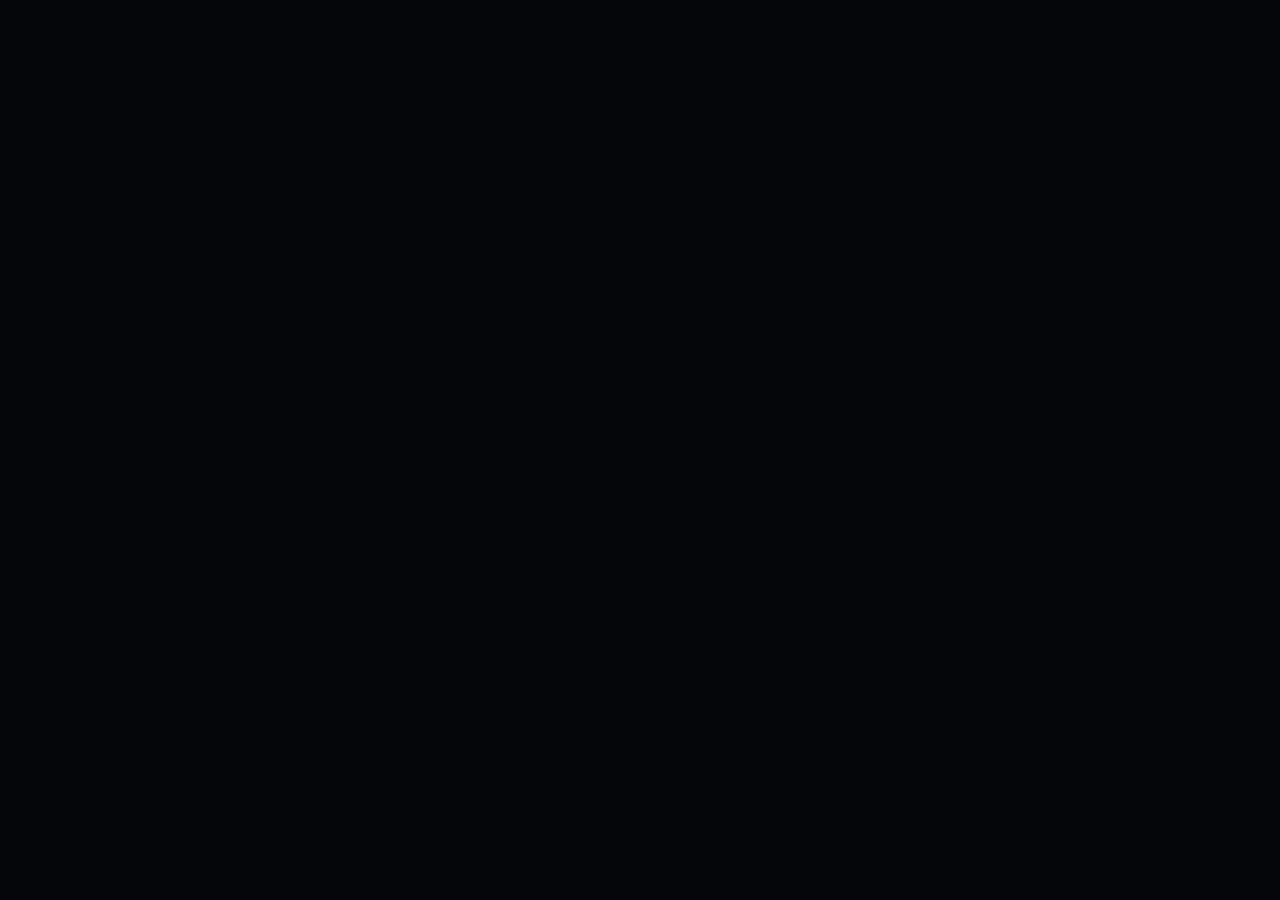
==== commit 2abbae25: "Update index.html" ====
--- a/index.html
+++ b/index.html
@@ -5,34 +5,37 @@
     <meta name="viewport" content="width=device-width, initial-scale=1.0">
     
     <!-- SEO & Social Sharing -->
-    <title>ابو شلول AI | استوديو صناعة المحتوى البصري والذكاء الاصطناعي</title>
-    <meta name="description" content="استوديو ابو شلول AI للمونتاج السينمائي الاحترافي، هندسة الصوت، وصناعة الفيديوهات المدعومة بأحدث تقنيات الذكاء الاصطناعي في الأردن والوطن العربي.">
-    <meta name="keywords" content="ابو شلول AI, مونتاج الأردن, مونتاج ذكاء اصطناعي, تلوين سينمائي, ممنتج فيديو عمان, موشن جرافيك">
+    <title>ابو شلول AI | وكالة الإنتاج البصري والذكاء الاصطناعي السينمائي</title>
+    <meta name="description" content="استوديو ابو شلول AI: حلول المونتاج السينمائي وهندسة الصوت وتوليد المحتوى بالذكاء الاصطناعي لرفع مشاهدات ومبيعات صناع المحتوى والشركات.">
+    <meta name="keywords" content="ابو شلول AI, مونتاج ذكاء اصطناعي, ممنتج فيديو الأردن, مونتاج سينمائي, هندسة صوتية, Runway, DaVinci Resolve">
     <meta name="author" content="ابو شلول AI">
     
-    <meta property="og:title" content="ابو شلول AI | تجربة بصرية سينمائية متقدمة">
-    <meta property="og:description" content="حوّل أفكارك وتصويرك إلى روائع بصرية ترفع المشاهدات بنسبة 300%. احسب ميزانيتك وتواصل معنا!">
+    <!-- Open Graph (واتساب وسوشيال ميديا) -->
+    <meta property="og:type" content="website">
+    <meta property="og:title" content="ابو شلول AI | الاستوديو السينمائي الأذكى في الشرق الأوسط">
+    <meta property="og:description" content="اكتشف الجيل الجديد من صناعة الفيديو بالذكاء الاصطناعي. احسب تكلفة مشروعك أو ابنِ خطة فيديوهاتك فوراً!">
     <meta property="og:image" content="https://images.unsplash.com/photo-1574717024653-61fd2cf4d44d?w=1200&h=630&fit=crop">
 
     <!-- Favicon -->
     <link rel="icon" type="image/svg+xml" href="data:image/svg+xml,<svg xmlns='http://www.w3.org/2000/svg' viewBox='0 0 100 100'><text y='.9em' font-size='90'>🎬</text></svg>">
 
-    <!-- Fonts & Icons -->
-    <link href="https://fonts.googleapis.com/css2?family=Cairo:wght@300;500;700;900&display=swap" rel="stylesheet">
+    <!-- الخطوط والأيقونات -->
+    <link href="https://fonts.googleapis.com/css2?family=Cairo:wght@300;500;700;900&family=Outfit:wght@400;700;900&display=swap" rel="stylesheet">
     <link rel="stylesheet" href="https://cdnjs.cloudflare.com/ajax/libs/font-awesome/6.4.0/css/all.min.css">
     
     <style>
         :root {
-            --bg-base: #06080e;
-            --card-bg: rgba(16, 22, 36, 0.75);
+            --bg-base: #04060a;
+            --card-bg: rgba(13, 18, 30, 0.75);
             --primary: #e50914;
-            --primary-glow: rgba(229, 9, 20, 0.4);
-            --accent-cyan: #00f2fe;
-            --accent-purple: #9d4edd;
+            --primary-glow: rgba(229, 9, 20, 0.45);
+            --cyan: #00f2fe;
+            --cyan-glow: rgba(0, 242, 254, 0.35);
+            --purple: #a855f7;
             --text-main: #f8fafc;
             --text-muted: #94a3b8;
             --border-ui: rgba(255, 255, 255, 0.08);
-            --border-hover: rgba(229, 9, 20, 0.5);
+            --border-hover: rgba(0, 242, 254, 0.4);
             --transition: all 0.3s cubic-bezier(0.4, 0, 0.2, 1);
         }
 
@@ -48,10 +51,18 @@
             background-color: var(--bg-base);
             color: var(--text-main);
             overflow-x: hidden;
-            background-image: 
-                radial-gradient(circle at 10% 40%, rgba(229, 9, 20, 0.07) 0%, transparent 35%),
-                radial-gradient(circle at 90% 20%, rgba(0, 242, 254, 0.06) 0%, transparent 35%),
-                radial-gradient(circle at 50% 80%, rgba(157, 78, 221, 0.05) 0%, transparent 40%);
+            position: relative;
+        }
+
+        /* Canvas Background */
+        #bgCanvas {
+            position: fixed;
+            top: 0;
+            left: 0;
+            width: 100%;
+            height: 100%;
+            z-index: -1;
+            pointer-events: none;
         }
 
         /* Header */
@@ -59,7 +70,7 @@
             position: fixed;
             top: 0;
             width: 100%;
-            background: rgba(6, 8, 14, 0.88);
+            background: rgba(4, 6, 10, 0.88);
             backdrop-filter: blur(15px);
             z-index: 1000;
             border-bottom: 1px solid var(--border-ui);
@@ -94,7 +105,7 @@
             transition: var(--transition);
         }
 
-        nav a:hover { color: var(--primary); text-shadow: 0 0 10px var(--primary-glow); }
+        nav a:hover { color: var(--cyan); text-shadow: 0 0 10px var(--cyan-glow); }
 
         .btn-glow {
             background: linear-gradient(135deg, var(--primary), #b80710);
@@ -110,7 +121,7 @@
             cursor: pointer;
             display: inline-flex;
             align-items: center;
-            gap: 6px;
+            gap: 8px;
         }
 
         .btn-glow:hover {
@@ -130,9 +141,9 @@
         }
 
         .hero-badge {
-            background: rgba(229, 9, 20, 0.12);
-            border: 1px solid rgba(229, 9, 20, 0.35);
-            color: var(--primary);
+            background: rgba(0, 242, 254, 0.08);
+            border: 1px solid rgba(0, 242, 254, 0.3);
+            color: var(--cyan);
             padding: 6px 18px;
             border-radius: 30px;
             font-size: 0.85rem;
@@ -141,828 +152,14 @@
             display: inline-flex;
             align-items: center;
             gap: 8px;
-            animation: pulse 2s infinite;
-        }
-
-        @keyframes pulse {
-            0% { box-shadow: 0 0 0 0 rgba(229, 9, 20, 0.4); }
-            70% { box-shadow: 0 0 0 10px rgba(229, 9, 20, 0); }
-            100% { box-shadow: 0 0 0 0 rgba(229, 9, 20, 0); }
         }
 
         .hero h1 {
-            font-size: 3.2rem;
+            font-size: 3.3rem;
             font-weight: 900;
-            max-width: 900px;
+            max-width: 950px;
             line-height: 1.3;
             margin-bottom: 20px;
-            background: linear-gradient(to bottom, #ffffff 40%, #94a3b8 100%);
+            background: linear-gradient(to bottom, #ffffff 30%, #94a3b8 100%);
             -webkit-background-clip: text;
-            -webkit-text-fill-color: transparent;
-        }
-
-        .hero p {
-            color: var(--text-muted);
-            font-size: 1.15rem;
-            max-width: 680px;
-            margin-bottom: 30px;
-        }
-
-        .hero-actions {
-            display: flex;
-            gap: 15px;
-            margin-bottom: 35px;
-        }
-
-        .btn-outline {
-            background: var(--card-bg);
-            border: 1px solid var(--border-ui);
-            color: #fff;
-            padding: 10px 24px;
-            border-radius: 8px;
-            text-decoration: none;
-            font-weight: bold;
-            font-size: 0.95rem;
-            transition: var(--transition);
-        }
-        .btn-outline:hover { border-color: var(--accent-cyan); color: var(--accent-cyan); }
-
-        .showreel-wrapper {
-            width: 100%;
-            max-width: 920px;
-            border-radius: 16px;
-            padding: 3px;
-            background: linear-gradient(135deg, rgba(229,9,20,0.5), transparent, rgba(0,242,254,0.3));
-            box-shadow: 0 25px 50px -12px rgba(0,0,0,0.9);
-            margin-bottom: 30px;
-        }
-
-        .showreel-frame {
-            position: relative;
-            width: 100%;
-            padding-bottom: 56.25%;
-            border-radius: 14px;
-            overflow: hidden;
-            background: #000;
-        }
-
-        .showreel-frame iframe {
-            position: absolute;
-            inset: 0; width: 100%; height: 100%; border: none;
-        }
-
-        /* Stats Bar */
-        .stats-bar {
-            display: flex;
-            justify-content: center;
-            gap: 40px;
-            flex-wrap: wrap;
-            margin-top: 10px;
-        }
-
-        .stat-item { text-align: center; }
-        .stat-item h3 { font-size: 2.2rem; font-weight: 900; color: var(--accent-cyan); }
-        .stat-item span { color: var(--text-muted); font-size: 0.85rem; }
-
-        /* Sections Common */
-        .section {
-            padding: 90px 6%;
-            max-width: 1200px;
-            margin: auto;
-        }
-
-        .section-header {
-            text-align: center;
-            margin-bottom: 45px;
-        }
-
-        .section-header h2 {
-            font-size: 2.2rem;
-            font-weight: 800;
-            margin-bottom: 10px;
-        }
-
-        .section-header p {
-            color: var(--text-muted);
-            font-size: 0.95rem;
-        }
-
-        /* Before/After Slider */
-        .comparison-container {
-            position: relative;
-            width: 100%;
-            max-width: 850px;
-            height: 440px;
-            margin: 0 auto;
-            border-radius: 16px;
-            overflow: hidden;
-            border: 2px solid var(--border-ui);
-            box-shadow: 0 20px 40px rgba(0,0,0,0.7);
-        }
-
-        .comparison-img {
-            position: absolute;
-            inset: 0;
-            background-size: cover;
-            background-position: center;
-        }
-
-        .before-img {
-            background-image: url('https://images.unsplash.com/photo-1534447677768-be436bb09401?w=1200&auto=format&fit=crop&q=80');
-            filter: grayscale(80%) brightness(0.7) contrast(90%);
-        }
-
-        .after-img {
-            background-image: url('https://images.unsplash.com/photo-1534447677768-be436bb09401?w=1200&auto=format&fit=crop&q=80');
-            filter: contrast(115%) saturate(140%) brightness(1.05);
-            width: 50%;
-            border-right: 3px solid var(--primary);
-        }
-
-        .slider-handle {
-            position: absolute;
-            top: 50%;
-            left: 50%;
-            transform: translate(-50%, -50%);
-            width: 40px;
-            height: 40px;
-            background: var(--primary);
-            border-radius: 50%;
-            display: flex;
-            align-items: center;
-            justify-content: center;
-            color: white;
-            box-shadow: 0 0 20px var(--primary-glow);
-            pointer-events: none;
-            z-index: 10;
-        }
-
-        .comparison-range {
-            position: absolute;
-            inset: 0; width: 100%; height: 100%;
-            opacity: 0;
-            cursor: ew-resize;
-            z-index: 20;
-        }
-
-        .badge-before, .badge-after {
-            position: absolute;
-            bottom: 20px;
-            padding: 6px 14px;
-            background: rgba(0, 0, 0, 0.7);
-            backdrop-filter: blur(5px);
-            border-radius: 6px;
-            font-size: 0.8rem;
-            font-weight: bold;
-        }
-        .badge-before { right: 20px; color: #aaa; }
-        .badge-after { left: 20px; color: var(--primary); border: 1px solid var(--primary); }
-
-        /* AI Tools Grid */
-        .ai-tools-grid {
-            display: grid;
-            grid-template-columns: repeat(auto-fit, minmax(200px, 1fr));
-            gap: 20px;
-        }
-
-        .ai-tool-card {
-            background: var(--card-bg);
-            border: 1px solid var(--border-ui);
-            padding: 25px 20px;
-            border-radius: 12px;
-            text-align: center;
-            transition: var(--transition);
-        }
-
-        .ai-tool-card:hover {
-            transform: translateY(-5px);
-            border-color: var(--accent-cyan);
-            box-shadow: 0 10px 25px rgba(0, 242, 254, 0.15);
-        }
-
-        .ai-tool-icon {
-            font-size: 2.2rem;
-            margin-bottom: 12px;
-            color: var(--accent-cyan);
-        }
-
-        .ai-tool-card h4 { font-size: 1.1rem; margin-bottom: 6px; }
-        .ai-tool-card p { color: var(--text-muted); font-size: 0.8rem; }
-
-        /* Works Grid */
-        .filters {
-            display: flex;
-            justify-content: center;
-            gap: 12px;
-            margin-bottom: 35px;
-            flex-wrap: wrap;
-        }
-
-        .filter-btn {
-            background: var(--card-bg);
-            border: 1px solid var(--border-ui);
-            color: var(--text-muted);
-            padding: 8px 20px;
-            border-radius: 30px;
-            font-weight: 700;
-            cursor: pointer;
-            transition: var(--transition);
-            font-size: 0.9rem;
-        }
-
-        .filter-btn.active, .filter-btn:hover {
-            background: var(--primary);
-            color: white;
-            border-color: var(--primary);
-            box-shadow: 0 0 15px var(--primary-glow);
-        }
-
-        .grid-works {
-            display: grid;
-            grid-template-columns: repeat(auto-fill, minmax(320px, 1fr));
-            gap: 25px;
-        }
-
-        .work-card {
-            background: var(--card-bg);
-            border: 1px solid var(--border-ui);
-            border-radius: 14px;
-            overflow: hidden;
-            transition: var(--transition);
-            cursor: pointer;
-        }
-
-        .work-card:hover {
-            transform: translateY(-8px);
-            border-color: var(--border-hover);
-            box-shadow: 0 15px 30px rgba(0,0,0,0.5);
-        }
-
-        .thumbnail-box {
-            position: relative;
-            width: 100%;
-            aspect-ratio: 16 / 9;
-            overflow: hidden;
-        }
-
-        .thumbnail-box img {
-            width: 100%; height: 100%; object-fit: cover;
-            transition: var(--transition);
-        }
-
-        .work-card:hover .thumbnail-box img { transform: scale(1.08); }
-
-        .play-overlay {
-            position: absolute;
-            inset: 0;
-            background: rgba(0,0,0,0.4);
-            display: flex;
-            align-items: center;
-            justify-content: center;
-            opacity: 0;
-            transition: var(--transition);
-        }
-
-        .work-card:hover .play-overlay { opacity: 1; }
-
-        .play-btn-circle {
-            width: 55px; height: 55px;
-            background: var(--primary);
-            border-radius: 50%;
-            display: flex; align-items: center; justify-content: center;
-            color: white; font-size: 1.3rem;
-            box-shadow: 0 0 20px var(--primary-glow);
-            transition: var(--transition);
-        }
-
-        .card-details { padding: 20px; }
-        .card-tag { font-size: 0.75rem; color: var(--accent-cyan); font-weight: bold; text-transform: uppercase; margin-bottom: 6px; display: block; }
-        .card-details h3 { font-size: 1.15rem; margin-bottom: 6px; }
-        .card-details p { color: var(--text-muted); font-size: 0.85rem; }
-
-        /* Calculator with Currency Switch */
-        .calc-wrapper {
-            background: var(--card-bg);
-            border: 1px solid var(--border-ui);
-            border-radius: 16px;
-            padding: 35px;
-            max-width: 800px;
-            margin: auto;
-            backdrop-filter: blur(15px);
-        }
-
-        .currency-switch-box {
-            display: flex;
-            justify-content: space-between;
-            align-items: center;
-            margin-bottom: 25px;
-            padding-bottom: 15px;
-            border-bottom: 1px solid var(--border-ui);
-        }
-
-        .currency-toggles {
-            display: flex;
-            gap: 8px;
-        }
-
-        .curr-btn {
-            background: rgba(255,255,255,0.05);
-            border: 1px solid var(--border-ui);
-            color: var(--text-muted);
-            padding: 6px 14px;
-            border-radius: 6px;
-            cursor: pointer;
-            font-weight: bold;
-            font-size: 0.85rem;
-            transition: var(--transition);
-        }
-
-        .curr-btn.active {
-            background: var(--accent-cyan);
-            color: #000;
-            border-color: var(--accent-cyan);
-        }
-
-        .calc-option { margin-bottom: 22px; }
-        .calc-option label { display: block; font-weight: 700; margin-bottom: 10px; color: #fff; }
-
-        .calc-grid-selectors {
-            display: grid;
-            grid-template-columns: repeat(auto-fit, minmax(140px, 1fr));
-            gap: 10px;
-        }
-
-        .calc-btn-select {
-            background: rgba(255,255,255,0.04);
-            border: 1px solid var(--border-ui);
-            padding: 12px;
-            border-radius: 8px;
-            color: var(--text-muted);
-            font-weight: 600;
-            cursor: pointer;
-            text-align: center;
-            transition: var(--transition);
-            font-size: 0.9rem;
-        }
-
-        .calc-btn-select.selected {
-            background: rgba(229,9,20,0.15);
-            border-color: var(--primary);
-            color: #fff;
-            box-shadow: 0 0 10px var(--primary-glow);
-        }
-
-        .calc-addons {
-            display: grid;
-            grid-template-columns: 1fr 1fr;
-            gap: 12px;
-        }
-
-        .addon-item {
-            display: flex;
-            align-items: center;
-            gap: 10px;
-            background: rgba(255,255,255,0.03);
-            padding: 10px 14px;
-            border-radius: 8px;
-            cursor: pointer;
-            border: 1px solid var(--border-ui);
-            font-size: 0.88rem;
-        }
-
-        .addon-item input { accent-color: var(--primary); width: 18px; height: 18px; }
-
-        .calc-result-box {
-            margin-top: 30px;
-            padding: 20px;
-            background: rgba(0,0,0,0.4);
-            border-radius: 12px;
-            border: 1px dashed var(--primary);
-            display: flex;
-            justify-content: space-between;
-            align-items: center;
-            flex-wrap: wrap;
-            gap: 15px;
-        }
-
-        .price-display h4 { color: var(--text-muted); font-size: 0.85rem; }
-        .price-display .price-amount { font-size: 2.2rem; font-weight: 900; color: #00f2fe; }
-
-        /* Testimonials */
-        .reviews-grid {
-            display: grid;
-            grid-template-columns: repeat(auto-fit, minmax(280px, 1fr));
-            gap: 20px;
-        }
-
-        .review-card {
-            background: var(--card-bg);
-            border: 1px solid var(--border-ui);
-            padding: 25px;
-            border-radius: 14px;
-            position: relative;
-        }
-
-        .review-stars { color: #f59e0b; margin-bottom: 12px; font-size: 0.9rem; }
-        .review-text { color: var(--text-muted); font-size: 0.9rem; line-height: 1.6; margin-bottom: 15px; }
-        .reviewer-info h4 { font-size: 1rem; color: #fff; }
-        .reviewer-info span { font-size: 0.8rem; color: var(--accent-cyan); }
-
-        /* Floating WhatsApp */
-        .float-wa {
-            position: fixed;
-            bottom: 25px;
-            left: 25px;
-            background: #25d366;
-            color: white;
-            width: 58px; height: 58px;
-            border-radius: 50%;
-            display: flex; align-items: center; justify-content: center;
-            font-size: 30px;
-            box-shadow: 0 5px 20px rgba(37, 211, 102, 0.4);
-            z-index: 1000;
-            text-decoration: none;
-            transition: var(--transition);
-        }
-        .float-wa:hover { transform: scale(1.1); }
-
-        /* Modal Lightbox */
-        .modal {
-            position: fixed;
-            inset: 0;
-            background: rgba(0, 0, 0, 0.92);
-            backdrop-filter: blur(10px);
-            z-index: 2000;
-            display: none;
-            align-items: center;
-            justify-content: center;
-            padding: 20px;
-        }
-
-        .modal-content {
-            position: relative;
-            width: 100%;
-            max-width: 850px;
-            background: var(--bg-base);
-            border-radius: 14px;
-            border: 1px solid var(--border-ui);
-            overflow: hidden;
-        }
-
-        .modal-video-frame {
-            position: relative;
-            width: 100%;
-            padding-bottom: 56.25%;
-        }
-
-        .modal-video-frame iframe {
-            position: absolute;
-            inset: 0; width: 100%; height: 100%; border: none;
-        }
-
-        .modal-close {
-            position: absolute;
-            top: 15px; left: 15px;
-            color: white;
-            font-size: 1.4rem;
-            cursor: pointer;
-            z-index: 10;
-        }
-
-        /* Footer */
-        footer {
-            border-top: 1px solid var(--border-ui);
-            padding: 35px 6%;
-            text-align: center;
-            color: var(--text-muted);
-            font-size: 0.85rem;
-        }
-
-        .direct-contact {
-            margin-top: 10px;
-            color: #00f2fe;
-            font-weight: bold;
-            font-size: 0.95rem;
-            display: block;
-        }
-
-        @media (max-width: 768px) {
-            .hero h1 { font-size: 2.1rem; }
-            nav ul { display: none; }
-            .comparison-container { height: 250px; }
-            .calc-addons { grid-template-columns: 1fr; }
-            .stats-bar { gap: 20px; }
-        }
-    </style>
-</head>
-<body>
-
-    <!-- Header -->
-    <header>
-        <a href="#" class="logo"><i class="fa-solid fa-clapperboard"></i> ابو شلول <span>AI</span></a>
-        <nav>
-            <ul>
-                <li><a href="#hero">الرئيسية</a></li>
-                <li><a href="#color-grading">قبل وبعد</a></li>
-                <li><a href="#ai-tech">تقنيات AI</a></li>
-                <li><a href="#portfolio">الأعمال</a></li>
-                <li><a href="#calculator">حاسبة الأسعار</a></li>
-                <li><a href="#reviews">التقييمات</a></li>
-            </ul>
-        </nav>
-        <a href="#calculator" class="btn-glow"><i class="fa-solid fa-calculator"></i> احسب مشروعي</a>
-    </header>
-
-    <!-- Hero -->
-    <section class="hero" id="hero">
-        <div class="hero-badge"><i class="fa-solid fa-circle-check"></i> متاح لقبول مشروعين فقط هذا الأسبوع</div>
-        <h1>نحول لقطاتك العادية إلى تحف بصرية تضاعف المشاهدات والمبيعات</h1>
-        <p>استوديو <strong>ابو شلول AI</strong> يدمج بين الفن السينمائي وأحدث أدوات الذكاء الاصطناعي لإنتاج محتوى استثنائي لأقوى صناع المحتوى والعلامات التجارية.</p>
-
-        <div class="hero-actions">
-            <a href="#portfolio" class="btn-glow"><i class="fa-solid fa-play"></i> استعرض أعمالي</a>
-            <a href="#calculator" class="btn-outline">احسب تكلفة مشروعك</a>
-        </div>
-
-        <!-- Showreel Frame -->
-        <div class="showreel-wrapper">
-            <div class="showreel-frame">
-                <iframe src="https://www.youtube-nocookie.com/embed/dQw4w9WgXcQ" allowfullscreen></iframe>
-            </div>
-        </div>
-
-        <!-- Stats Bar -->
-        <div class="stats-bar">
-            <div class="stat-item">
-                <h3>+150</h3>
-                <span>مشروع مكتمل</span>
-            </div>
-            <div class="stat-item">
-                <h3>+5M</h3>
-                <span>إجمالي المشاهدات</span>
-            </div>
-            <div class="stat-item">
-                <h3>100%</h3>
-                <span>رضا العملاء والالتزام</span>
-            </div>
-        </div>
-    </section>
-
-    <!-- Before / After Slider -->
-    <section class="section" id="color-grading">
-        <div class="section-header">
-            <h2>سحر التلوين السينمائي (Color Grading)</h2>
-            <p>اسحب المؤشر لترى الفرق بين تصوير الكاميرا الخام والنتيجة بعد المعالجة الاحترافية</p>
-        </div>
-
-        <div class="comparison-container" id="sliderContainer">
-            <div class="comparison-img before-img"></div>
-            <div class="comparison-img after-img" id="afterImage"></div>
-            <div class="slider-handle" id="sliderHandle"><i class="fa-solid fa-arrows-left-right"></i></div>
-            <input type="range" min="0" max="100" value="50" class="comparison-range" id="compareRange">
-            <div class="badge-before">قبل (RAW LOG)</div>
-            <div class="badge-after">بعد التلوين (FINAL LOOK)</div>
-        </div>
-    </section>
-
-    <!-- AI Tech Stack -->
-    <section class="section" id="ai-tech">
-        <div class="section-header">
-            <h2>ترسانة تقنيات الذكاء الاصطناعي والمونتاج</h2>
-            <p>نستخدم أحدث البرمجيات لضمان جودة وسرعة تنفيذ غير مسبوقة</p>
-        </div>
-
-        <div class="ai-tools-grid">
-            <div class="ai-tool-card">
-                <i class="fa-solid fa-brain ai-tool-icon"></i>
-                <h4>Runway & Pika AI</h4>
-                <p>توليد وتوسيع اللقطات السينمائية بالذكاء الاصطناعي</p>
-            </div>
-            <div class="ai-tool-card">
-                <i class="fa-solid fa-palette ai-tool-icon"></i>
-                <h4>DaVinci Resolve</h4>
-                <p>تلوين ومعالجة احترافية بمعايير هوليوود</p>
-            </div>
-            <div class="ai-tool-card">
-                <i class="fa-solid fa-waveform-lines ai-tool-icon"></i>
-                <h4>ElevenLabs & Adobe</h4>
-                <p>تنقية وهندسة الصوت وتوليد مؤثرات واقعية</p>
-            </div>
-            <div class="ai-tool-card">
-                <i class="fa-solid fa-wand-magic-sparkles ai-tool-icon"></i>
-                <h4>Topaz Video AI</h4>
-                <p>رفع الدقة إلى 4K و 60FPS بسلاسة فائقة</p>
-            </div>
-        </div>
-    </section>
-
-    <!-- Portfolio -->
-    <section class="section" id="portfolio">
-        <div class="section-header">
-            <h2>معرض الأعمال المختارة</h2>
-            <p>اضغط على أي مشروع لتشغيله في المشغل السينمائي</p>
-        </div>
-
-        <div class="filters">
-            <button class="filter-btn active" onclick="filterWorks('all')">كل الأعمال</button>
-            <button class="filter-btn" onclick="filterWorks('youtube')">يوتيوب ووثائقيات</button>
-            <button class="filter-btn" onclick="filterWorks('ads')">إعلانات تجارية</button>
-            <button class="filter-btn" onclick="filterWorks('reels')">ريلز وسوشيال ميديا</button>
-        </div>
-
-        <div class="grid-works">
-            <div class="work-card" data-cat="youtube" onclick="openCinema('dQw4w9WgXcQ')">
-                <div class="thumbnail-box">
-                    <img src="https://images.unsplash.com/photo-1574717024653-61fd2cf4d44d?w=800" alt="Work">
-                    <div class="play-overlay"><div class="play-btn-circle"><i class="fa-solid fa-play"></i></div></div>
-                </div>
-                <div class="card-details">
-                    <span class="card-tag">يوتيوب & سرد قصصي</span>
-                    <h3>وثائقي صناعة المحتوى والـ AI</h3>
-                    <p>تقطيع إيقاعي مع مؤثرات صوتية محيطية وتحريك نصوص متقدم.</p>
-                </div>
-            </div>
-
-            <div class="work-card" data-cat="ads" onclick="openCinema('dQw4w9WgXcQ')">
-                <div class="thumbnail-box">
-                    <img src="https://images.unsplash.com/photo-1536240478700-b869070f9279?w=800" alt="Work">
-                    <div class="play-overlay"><div class="play-btn-circle"><i class="fa-solid fa-play"></i></div></div>
-                </div>
-                <div class="card-details">
-                    <span class="card-tag">إعلان تجاري</span>
-                    <h3>إعلان إطلاق منتج فاخر</h3>
-                    <p>مونتاج سينمائي سريع ومتناغم 100% مع الموسيقى والمؤثرات.</p>
-                </div>
-            </div>
-
-            <div class="work-card" data-cat="reels" onclick="openCinema('dQw4w9WgXcQ')">
-                <div class="thumbnail-box">
-                    <img src="https://images.unsplash.com/photo-1618005182384-a83a8bd57fbe?w=800" alt="Work">
-                    <div class="play-overlay"><div class="play-btn-circle"><i class="fa-solid fa-play"></i></div></div>
-                </div>
-                <div class="card-details">
-                    <span class="card-tag">ريلز وتيك توك</span>
-                    <h3>حزمة ريلز فيروسية سريعة</h3>
-                    <p>Hook بصري خاطف في أول 3 ثوانٍ يضمن مشاهدة الفيديو للنهاية.</p>
-                </div>
-            </div>
-        </div>
-    </section>
-
-    <!-- Calculator with Currency -->
-    <section class="section" id="calculator">
-        <div class="section-header">
-            <h2>حاسبة الميزانية التقديرية الذكية</h2>
-            <p>اختر عملتك ونوع الفيديو للحصول على تسعيرة مباشرة وفورية</p>
-        </div>
-
-        <div class="calc-wrapper">
-            <!-- محول العملات -->
-            <div class="currency-switch-box">
-                <span style="font-weight:bold; font-size:0.95rem;">اختر العملة:</span>
-                <div class="currency-toggles">
-                    <button class="curr-btn active" onclick="setCurrency('USD', this)">🇺🇸 دولار ($)</button>
-                    <button class="curr-btn" onclick="setCurrency('JOD', this)">🇯🇴 دينار أردني (JOD)</button>
-                </div>
-            </div>
-
-            <div class="calc-option">
-                <label>نوع الفيديو:</label>
-                <div class="calc-grid-selectors" id="typeGroup">
-                    <div class="calc-btn-select selected" data-usd="40" data-jod="28" onclick="selectType(this)">ريلز / شورتس (دقيقة)</div>
-                    <div class="calc-btn-select" data-usd="90" data-jod="65" onclick="selectType(this)">يوتيوب (حتى 10 دقائق)</div>
-                    <div class="calc-btn-select" data-usd="180" data-jod="125" onclick="selectType(this)">إعلان تجاري سينمائي</div>
-                </div>
-            </div>
-
-            <div class="calc-option">
-                <label>إضافات وميزات حصرية:</label>
-                <div class="calc-addons">
-                    <label class="addon-item">
-                        <input type="checkbox" id="addSound" onchange="calculateTotal()" checked data-usd="20" data-jod="15">
-                        <span id="txtSound">مكساج وهندسة صوتية (+20$)</span>
-                    </label>
-                    <label class="addon-item">
-                        <input type="checkbox" id="addColor" onchange="calculateTotal()" checked data-usd="30" data-jod="20">
-                        <span id="txtColor">تلوين سينمائي كامل (+30$)</span>
-                    </label>
-                    <label class="addon-item">
-                        <input type="checkbox" id="addMotion" onchange="calculateTotal()" data-usd="40" data-jod="28">
-                        <span id="txtMotion">موشن جرافيك متقدم (+40$)</span>
-                    </label>
-                    <label class="addon-item">
-                        <input type="checkbox" id="addFast" onchange="calculateTotal()" data-usd="50" data-jod="35">
-                        <span id="txtFast">تسليم سريع خلال 24 ساعة (+50$)</span>
-                    </label>
-                </div>
-            </div>
-
-            <div class="calc-result-box">
-                <div class="price-display">
-                    <h4>السعر التقديري الإجمالي:</h4>
-                    <div class="price-amount" id="totalPrice">$90</div>
-                </div>
-                <button class="btn-glow" onclick="orderViaWhatsApp()"><i class="fa-brands fa-whatsapp"></i> اطلب بهذا السعر عبر واتساب</button>
-            </div>
-        </div>
-    </section>
-
-    <!-- Reviews -->
-    <section class="section" id="reviews">
-        <div class="section-header">
-            <h2>ماذا يقول العملاء عن العمل معنا؟</h2>
-            <p>تجارب حقيقية لصناع محتوى وشركات تعاملوا مع ابو شلول AI</p>
-        </div>
-
-        <div class="reviews-grid">
-            <div class="review-card">
-                <div class="review-stars"><i class="fa-solid fa-star"></i><i class="fa-solid fa-star"></i><i class="fa-solid fa-star"></i><i class="fa-solid fa-star"></i><i class="fa-solid fa-star"></i></div>
-                <p class="review-text">"المونتاج والتلوين نقل قناتي على اليوتيوب لمستوى ثاني تماماً! التزام ممتاز بالوقت وسرعة استيعاب للملاحظات."</p>
-                <div class="reviewer-info">
-                    <h4>عمر العبداللات</h4>
-                    <span>صانع محتوى تقني (الأردن)</span>
-                </div>
-            </div>
-            <div class="review-card">
-                <div class="review-stars"><i class="fa-solid fa-star"></i><i class="fa-solid fa-star"></i><i class="fa-solid fa-star"></i><i class="fa-solid fa-star"></i><i class="fa-solid fa-star"></i></div>
-                <p class="review-text">"فيديوهات الريلز حققت أكثر من 400 ألف مشاهدة في أول أسبوع. الإيقاع السريع وتصميم الصوت كان خرافياً!"</p>
-                <div class="reviewer-info">
-                    <h4>م. فيصل الشمري</h4>
-                    <span>رائد أعمال (السعودية)</span>
-                </div>
-            </div>
-            <div class="review-card">
-                <div class="review-stars"><i class="fa-solid fa-star"></i><i class="fa-solid fa-star"></i><i class="fa-solid fa-star"></i><i class="fa-solid fa-star"></i><i class="fa-solid fa-star"></i></div>
-                <p class="review-text">"استخدام أدوات الـ AI في المؤثرات البصرية وفر علينا وقت وتكلفة ضخمة، النتيجة كانت سينمائية بامتياز."</p>
-                <div class="reviewer-info">
-                    <h4>سارة حداد</h4>
-                    <span>مديرة تسويق رقمي</span>
-                </div>
-            </div>
-        </div>
-    </section>
-
-    <!-- Floating WhatsApp -->
-    <a href="https://wa.me/962775311442" class="float-wa" target="_blank" title="تواصل مع ابو شلول AI"><i class="fa-brands fa-whatsapp"></i></a>
-
-    <!-- Modal Lightbox -->
-    <div class="modal" id="cinemaModal" onclick="closeCinema()">
-        <div class="modal-content" onclick="event.stopPropagation()">
-            <div class="modal-close" onclick="closeCinema()"><i class="fa-solid fa-xmark"></i></div>
-            <div class="modal-video-frame">
-                <iframe id="cinemaFrame" src="" allowfullscreen></iframe>
-            </div>
-        </div>
-    </div>
-
-    <!-- Footer -->
-    <footer>
-        <p>جميع الحقوق محفوظة &copy; 2025 | <strong>ابو شلول AI</strong></p>
-        <span class="direct-contact"><i class="fa-brands fa-whatsapp"></i> هاتف / واتساب مباشر: +962 77 531 1442</span>
-    </footer>
-
-    <!-- JavaScript Engine -->
-    <script>
-        // Before/After Slider
-        const range = document.getElementById('compareRange');
-        const afterImg = document.getElementById('afterImage');
-        const handle = document.getElementById('sliderHandle');
-
-        range.addEventListener('input', (e) => {
-            const val = e.target.value;
-            afterImg.style.width = val + '%';
-            handle.style.left = val + '%';
-        });
-
-        // Filter Works
-        function filterWorks(cat) {
-            document.querySelectorAll('.filter-btn').forEach(b => b.classList.remove('active'));
-            event.target.classList.add('active');
-            document.querySelectorAll('.work-card').forEach(c => {
-                c.style.display = (cat === 'all' || c.dataset.cat === cat) ? 'block' : 'none';
-            });
-        }
-
-        // Cinema Modal
-        function openCinema(id) {
-            document.getElementById('cinemaFrame').src = `https://www.youtube-nocookie.com/embed/${id}?autoplay=1`;
-            document.getElementById('cinemaModal').style.display = 'flex';
-        }
-        function closeCinema() {
-            document.getElementById('cinemaFrame').src = '';
-            document.getElementById('cinemaModal').style.display = 'none';
-        }
-
-        // Calculator & Currency Logic
-        let currentCurrency = 'USD';
-        
-        function setCurrency(curr, btn) {
-            currentCurrency = curr;
-            document.querySelectorAll('.curr-btn').forEach(b => b.classList.remove('active'));
-            btn.classList.add('active');
-            
-            // تحديث نصوص الإضافات
-            if(curr === 'USD') {
-                document.getElementById('txtSound').innerText = 'مكساج وهندسة صوتية (+20$)';
-                document.getElementById('txtColor').innerText = 'تلوين سينمائي كامل (+30$)';
-                document.getElementById('txtMotion').innerText = 'موشن 
+            -webkit-text-fill-color: 
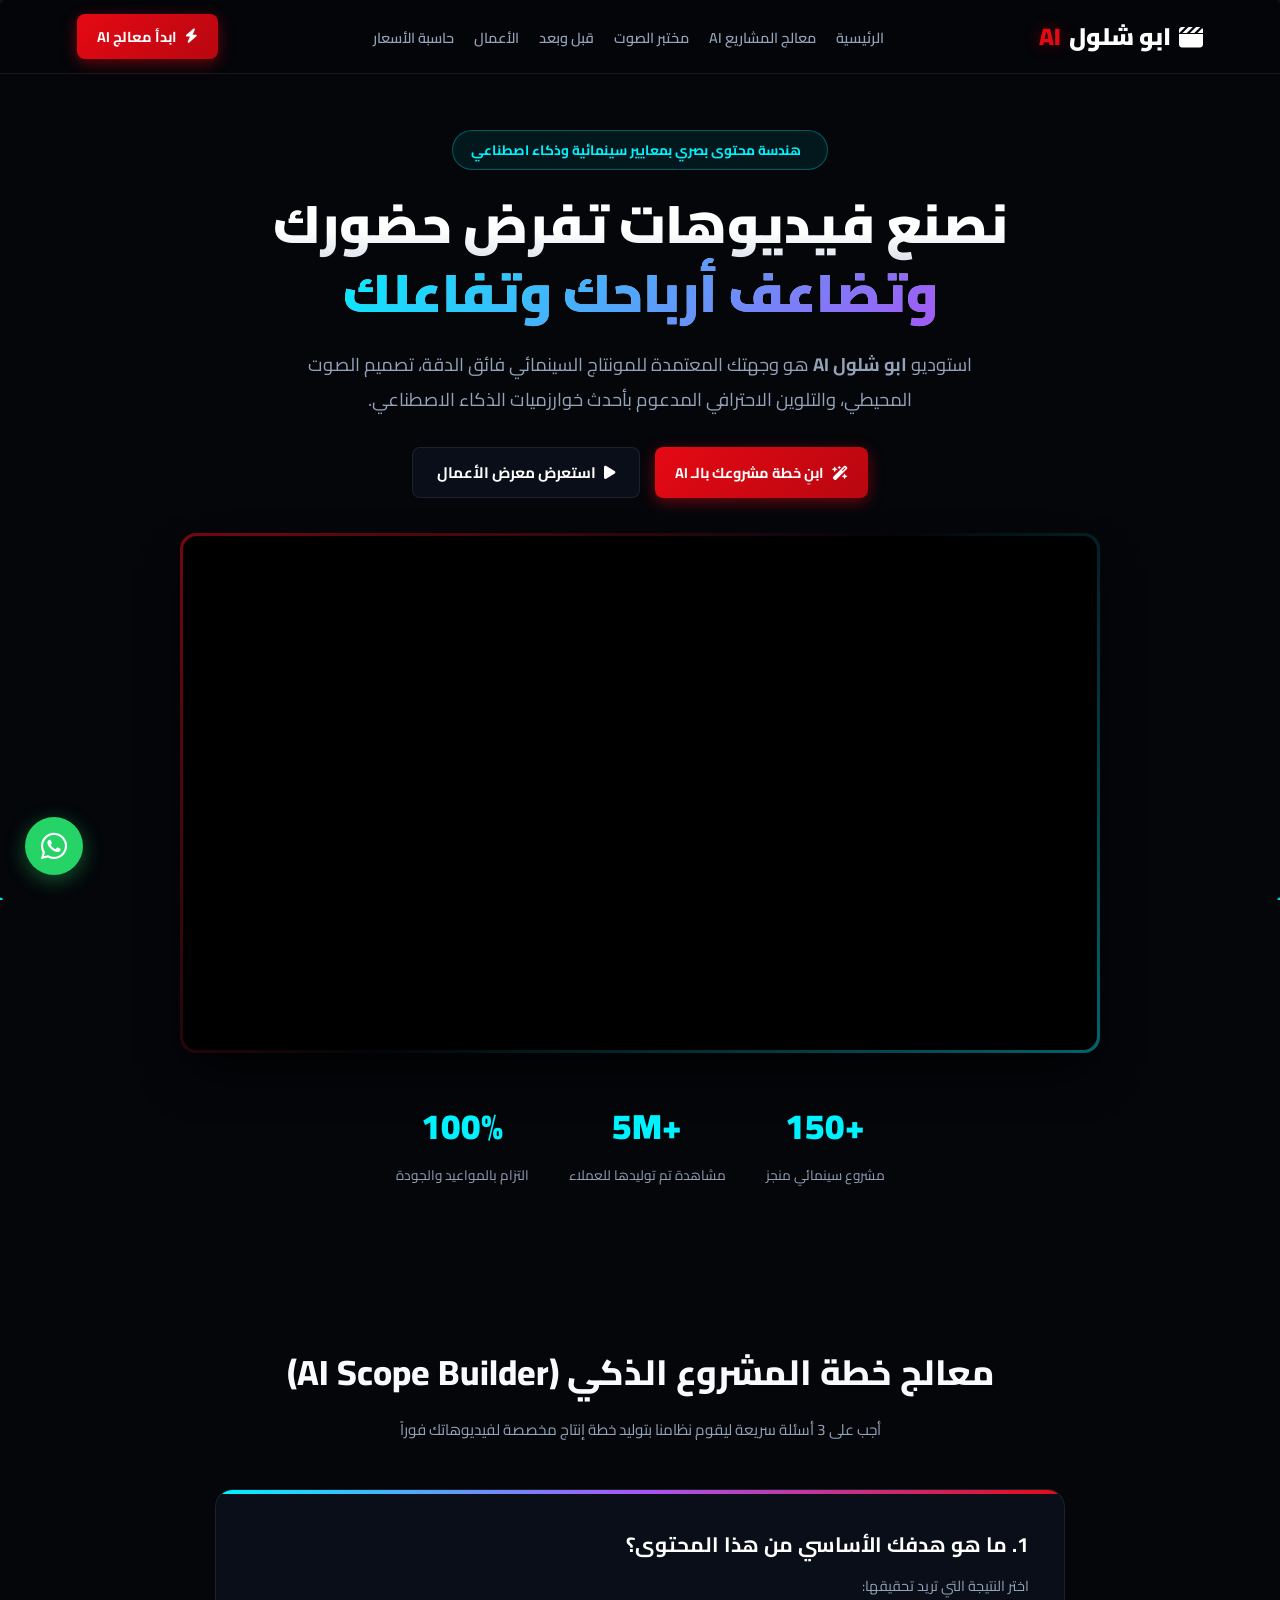
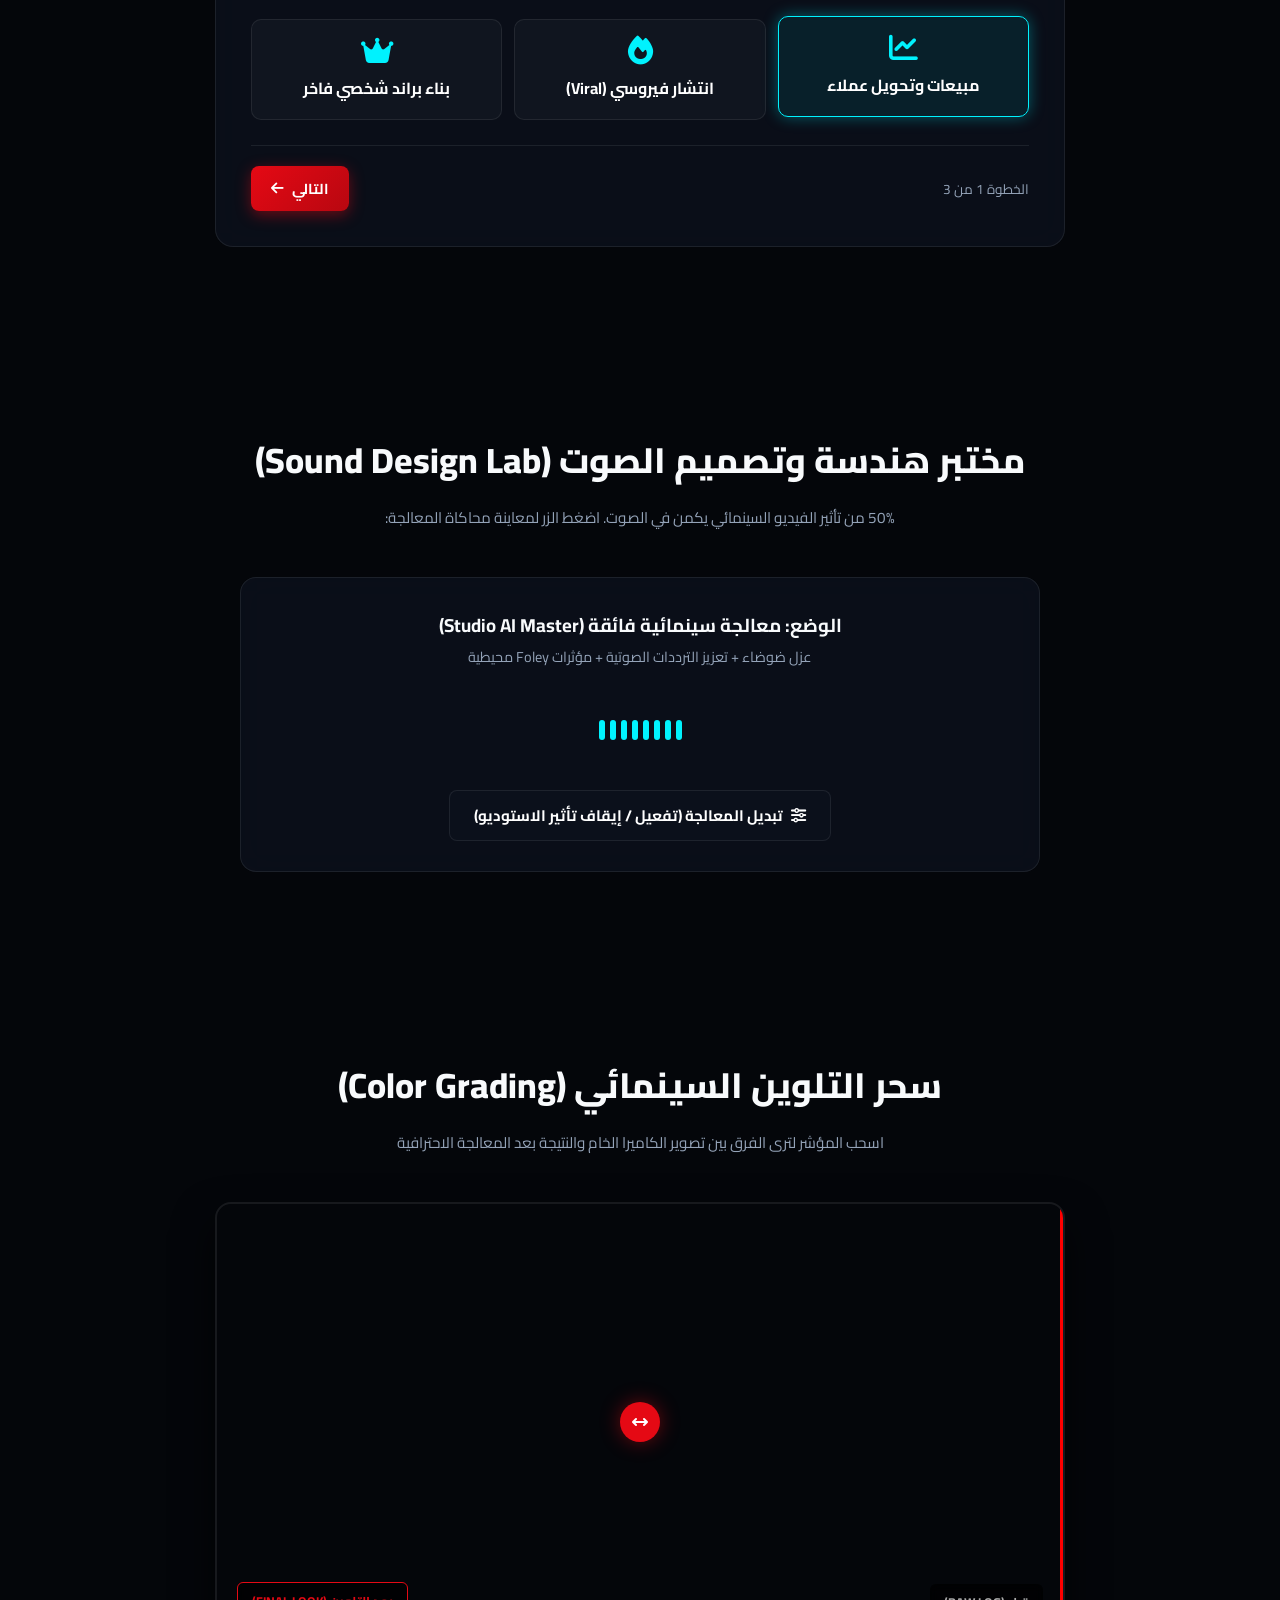
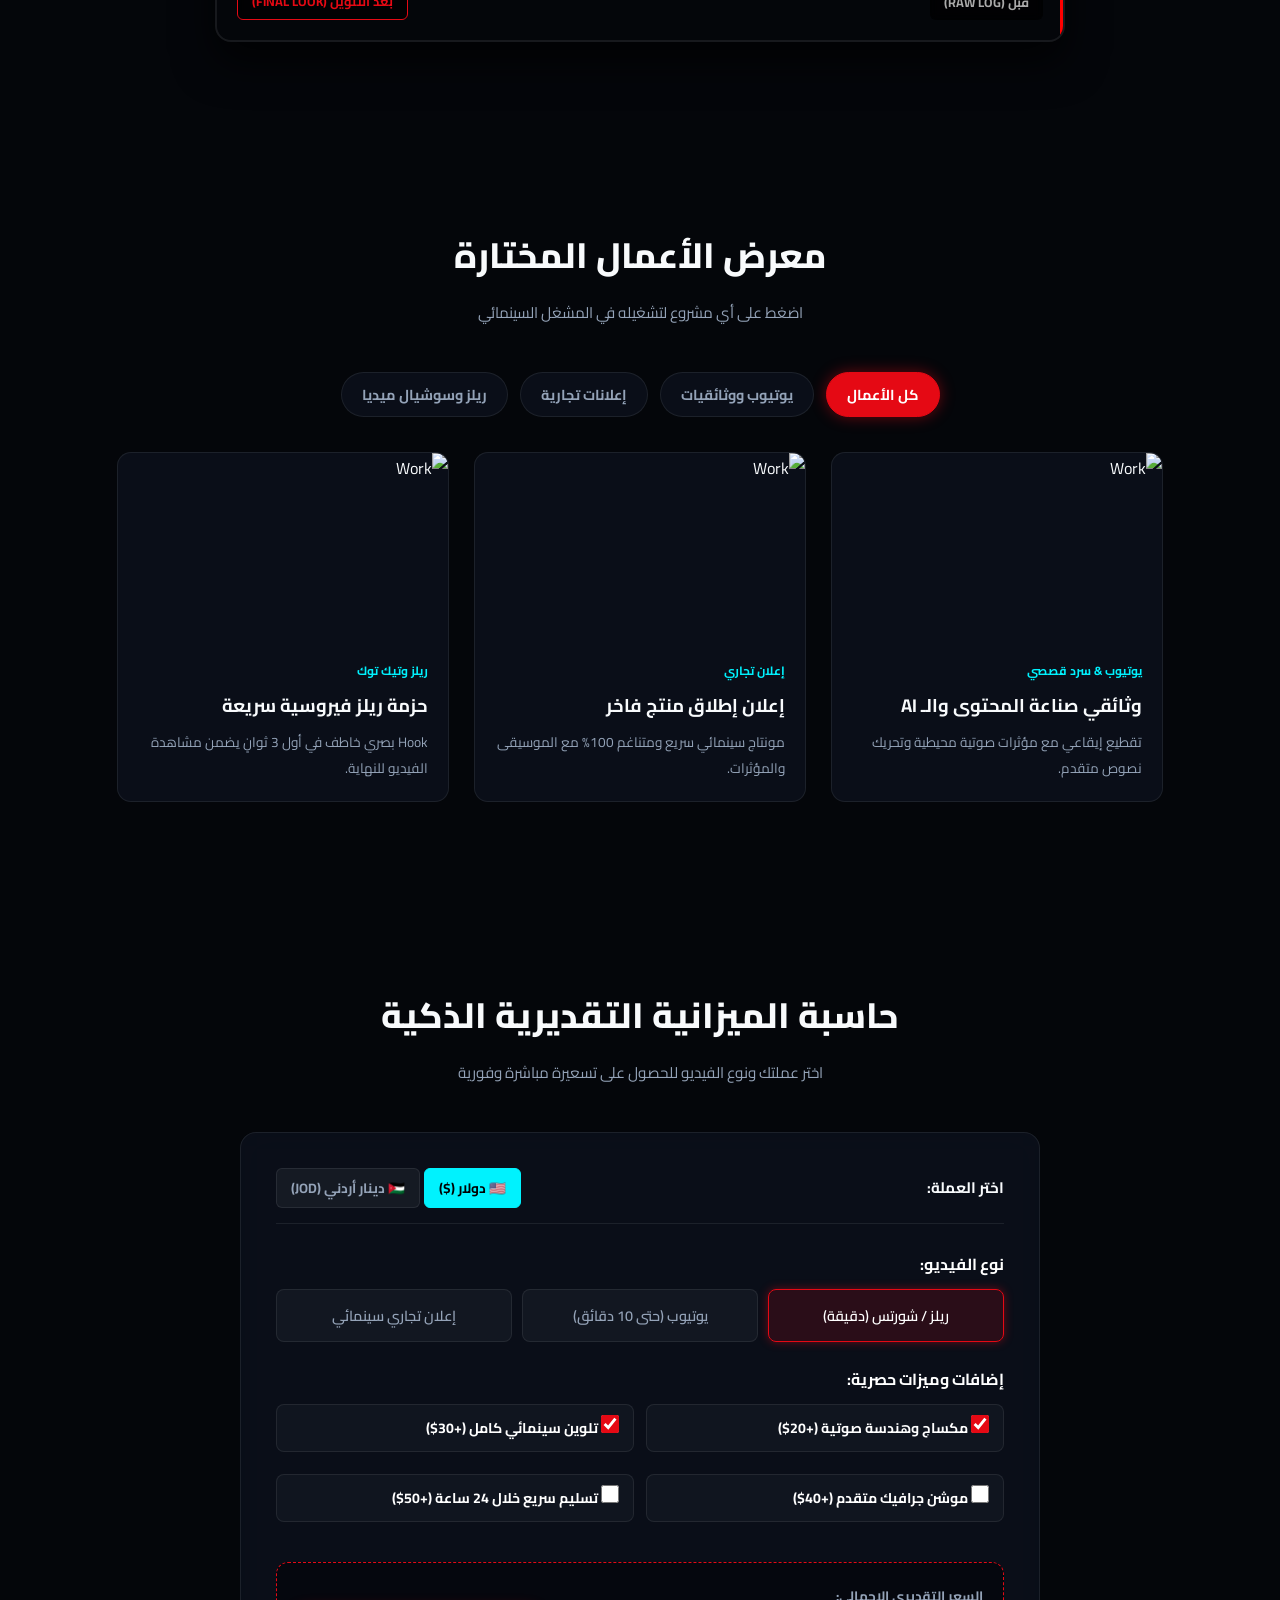
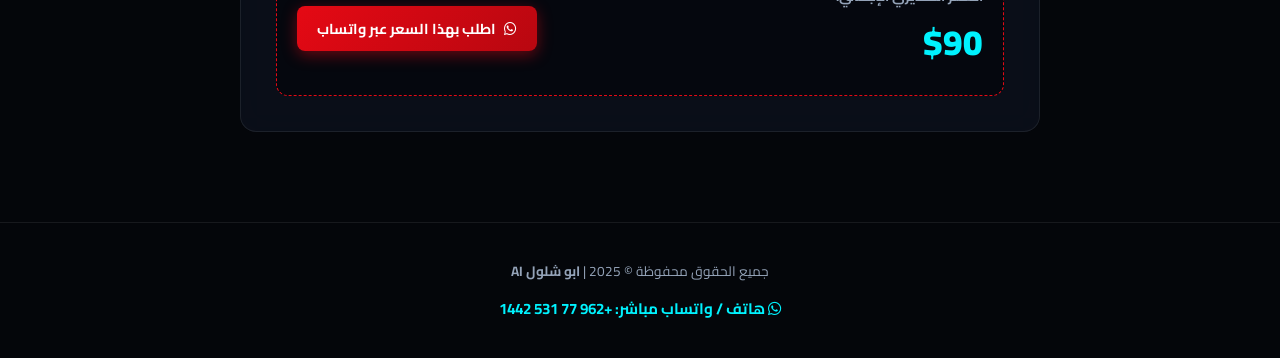
==== commit b9863c97: "Update index.html" ====
--- a/index.html
+++ b/index.html
@@ -162,4 +162,1056 @@
             margin-bottom: 20px;
             background: linear-gradient(to bottom, #ffffff 30%, #94a3b8 100%);
             -webkit-background-clip: text;
-            -webkit-text-fill-color: 
+            -webkit-text-fill-color: transparent;
+        }
+
+        .hero h1 span {
+            background: linear-gradient(135deg, var(--cyan), var(--purple));
+            -webkit-background-clip: text;
+            -webkit-text-fill-color: transparent;
+        }
+
+        .hero p {
+            color: var(--text-muted);
+            font-size: 1.15rem;
+            max-width: 700px;
+            margin-bottom: 30px;
+        }
+
+        .hero-actions {
+            display: flex;
+            gap: 15px;
+            margin-bottom: 35px;
+            flex-wrap: wrap;
+            justify-content: center;
+        }
+
+        .btn-outline {
+            background: var(--card-bg);
+            border: 1px solid var(--border-ui);
+            color: #fff;
+            padding: 10px 24px;
+            border-radius: 8px;
+            text-decoration: none;
+            font-weight: bold;
+            font-size: 0.95rem;
+            transition: var(--transition);
+            display: inline-flex;
+            align-items: center;
+            gap: 8px;
+        }
+        .btn-outline:hover { border-color: var(--cyan); color: var(--cyan); box-shadow: 0 0 15px var(--cyan-glow); }
+
+        .showreel-wrapper {
+            width: 100%;
+            max-width: 920px;
+            border-radius: 16px;
+            padding: 3px;
+            background: linear-gradient(135deg, rgba(229,9,20,0.5), transparent, rgba(0,242,254,0.4));
+            box-shadow: 0 25px 50px -12px rgba(0,0,0,0.9);
+            margin-bottom: 30px;
+        }
+
+        .showreel-frame {
+            position: relative;
+            width: 100%;
+            padding-bottom: 56.25%;
+            border-radius: 14px;
+            overflow: hidden;
+            background: #000;
+        }
+
+        .showreel-frame iframe {
+            position: absolute;
+            inset: 0; width: 100%; height: 100%; border: none;
+        }
+
+        /* Stats Bar */
+        .stats-bar {
+            display: flex;
+            justify-content: center;
+            gap: 40px;
+            flex-wrap: wrap;
+            margin-top: 10px;
+        }
+
+        .stat-item { text-align: center; }
+        .stat-item h3 { font-size: 2.2rem; font-weight: 900; color: var(--cyan); }
+        .stat-item span { color: var(--text-muted); font-size: 0.85rem; }
+
+        /* Sections Common */
+        .section {
+            padding: 90px 6%;
+            max-width: 1200px;
+            margin: auto;
+        }
+
+        .section-header {
+            text-align: center;
+            margin-bottom: 45px;
+        }
+
+        .section-header h2 {
+            font-size: 2.2rem;
+            font-weight: 800;
+            margin-bottom: 10px;
+        }
+
+        .section-header p {
+            color: var(--text-muted);
+            font-size: 0.95rem;
+        }
+
+        /* 💥 الميزة 1: معالج المشاريع الذكي بالـ AI 💥 */
+        .wizard-box {
+            background: var(--card-bg);
+            border: 1px solid var(--border-ui);
+            border-radius: 18px;
+            padding: 35px;
+            max-width: 850px;
+            margin: auto;
+            backdrop-filter: blur(15px);
+            position: relative;
+            overflow: hidden;
+        }
+
+        .wizard-box::before {
+            content: '';
+            position: absolute;
+            top: 0; right: 0; width: 100%; height: 4px;
+            background: linear-gradient(90deg, var(--cyan), var(--purple), var(--primary));
+        }
+
+        .wizard-step { display: none; }
+        .wizard-step.active { display: block; animation: fadeIn 0.4s ease; }
+
+        @keyframes fadeIn {
+            from { opacity: 0; transform: translateY(10px); }
+            to { opacity: 1; transform: translateY(0); }
+        }
+
+        .wizard-step h3 { font-size: 1.3rem; margin-bottom: 8px; color: #fff; }
+        .wizard-step p { color: var(--text-muted); font-size: 0.9rem; margin-bottom: 20px; }
+
+        .wizard-grid {
+            display: grid;
+            grid-template-columns: repeat(auto-fit, minmax(180px, 1fr));
+            gap: 12px;
+            margin-bottom: 25px;
+        }
+
+        .wizard-card {
+            background: rgba(255,255,255,0.03);
+            border: 1px solid var(--border-ui);
+            padding: 16px;
+            border-radius: 10px;
+            cursor: pointer;
+            text-align: center;
+            transition: var(--transition);
+        }
+
+        .wizard-card:hover, .wizard-card.selected {
+            border-color: var(--cyan);
+            background: rgba(0, 242, 254, 0.08);
+            box-shadow: 0 0 15px var(--cyan-glow);
+            transform: translateY(-3px);
+        }
+
+        .wizard-card i { font-size: 1.8rem; margin-bottom: 8px; color: var(--cyan); }
+        .wizard-card h4 { font-size: 1rem; color: #fff; }
+
+        .wizard-footer {
+            display: flex;
+            justify-content: space-between;
+            align-items: center;
+            border-top: 1px solid var(--border-ui);
+            padding-top: 20px;
+        }
+
+        /* 💥 الميزة 2: محاكي هندسة الصوت التفاعلي 💥 */
+        .audio-demo-card {
+            background: var(--card-bg);
+            border: 1px solid var(--border-ui);
+            border-radius: 16px;
+            padding: 30px;
+            max-width: 800px;
+            margin: auto;
+            backdrop-filter: blur(15px);
+            text-align: center;
+        }
+
+        .wave-visualizer {
+            display: flex;
+            align-items: center;
+            justify-content: center;
+            gap: 5px;
+            height: 70px;
+            margin: 25px 0;
+        }
+
+        .wave-bar {
+            width: 6px;
+            height: 20px;
+            background: var(--cyan);
+            border-radius: 3px;
+            transition: height 0.2s ease;
+        }
+
+        .wave-active .wave-bar {
+            animation: waveBounce 1.2s infinite ease-in-out;
+        }
+
+        @keyframes waveBounce {
+            0%, 100% { height: 15px; }
+            50% { height: 65px; background: var(--primary); }
+        }
+
+        /* توليد تفاوت في حركة الموجات */
+        .wave-bar:nth-child(2) { animation-delay: 0.1s; }
+        .wave-bar:nth-child(3) { animation-delay: 0.2s; }
+        .wave-bar:nth-child(4) { animation-delay: 0.3s; }
+        .wave-bar:nth-child(5) { animation-delay: 0.4s; }
+        .wave-bar:nth-child(6) { animation-delay: 0.5s; }
+        .wave-bar:nth-child(7) { animation-delay: 0.6s; }
+        .wave-bar:nth-child(8) { animation-delay: 0.7s; }
+
+        /* Before/After Slider */
+        .comparison-container {
+            position: relative;
+            width: 100%;
+            max-width: 850px;
+            height: 440px;
+            margin: 0 auto;
+            border-radius: 16px;
+            overflow: hidden;
+            border: 2px solid var(--border-ui);
+            box-shadow: 0 20px 40px rgba(0,0,0,0.7);
+        }
+
+        .comparison-img {
+            position: absolute;
+            inset: 0;
+            background-size: cover;
+            background-position: center;
+        }
+
+        .before-img {
+            background-image: url('https://images.unsplash.com/photo-1534447677768-be436bb09401?w=1200&auto=format&fit=crop&q=80');
+            filter: grayscale(80%) brightness(0.7) contrast(90%);
+        }
+
+        .after-img {
+            background-image: url('https://images.unsplash.com/photo-1534447677768-be436bb09401?w=1200&auto=format&fit=crop&q=80');
+            filter: contrast(115%) saturate(140%) brightness(1.05);
+            width: 50%;
+            border-right: 3px solid var(--primary);
+        }
+
+        .slider-handle {
+            position: absolute;
+            top: 50%;
+            left: 50%;
+            transform: translate(-50%, -50%);
+            width: 40px;
+            height: 40px;
+            background: var(--primary);
+            border-radius: 50%;
+            display: flex;
+            align-items: center;
+            justify-content: center;
+            color: white;
+            box-shadow: 0 0 20px var(--primary-glow);
+            pointer-events: none;
+            z-index: 10;
+        }
+
+        .comparison-range {
+            position: absolute;
+            inset: 0; width: 100%; height: 100%;
+            opacity: 0;
+            cursor: ew-resize;
+            z-index: 20;
+        }
+
+        .badge-before, .badge-after {
+            position: absolute;
+            bottom: 20px;
+            padding: 6px 14px;
+            background: rgba(0, 0, 0, 0.7);
+            backdrop-filter: blur(5px);
+            border-radius: 6px;
+            font-size: 0.8rem;
+            font-weight: bold;
+        }
+        .badge-before { right: 20px; color: #aaa; }
+        .badge-after { left: 20px; color: var(--primary); border: 1px solid var(--primary); }
+
+        /* Works Grid */
+        .filters {
+            display: flex;
+            justify-content: center;
+            gap: 12px;
+            margin-bottom: 35px;
+            flex-wrap: wrap;
+        }
+
+        .filter-btn {
+            background: var(--card-bg);
+            border: 1px solid var(--border-ui);
+            color: var(--text-muted);
+            padding: 8px 20px;
+            border-radius: 30px;
+            font-weight: 700;
+            cursor: pointer;
+            transition: var(--transition);
+            font-size: 0.9rem;
+        }
+
+        .filter-btn.active, .filter-btn:hover {
+            background: var(--primary);
+            color: white;
+            border-color: var(--primary);
+            box-shadow: 0 0 15px var(--primary-glow);
+        }
+
+        .grid-works {
+            display: grid;
+            grid-template-columns: repeat(auto-fill, minmax(320px, 1fr));
+            gap: 25px;
+        }
+
+        .work-card {
+            background: var(--card-bg);
+            border: 1px solid var(--border-ui);
+            border-radius: 14px;
+            overflow: hidden;
+            transition: var(--transition);
+            cursor: pointer;
+        }
+
+        .work-card:hover {
+            transform: translateY(-8px);
+            border-color: var(--border-hover);
+            box-shadow: 0 15px 30px rgba(0,0,0,0.5);
+        }
+
+        .thumbnail-box {
+            position: relative;
+            width: 100%;
+            aspect-ratio: 16 / 9;
+            overflow: hidden;
+        }
+
+        .thumbnail-box img {
+            width: 100%; height: 100%; object-fit: cover;
+            transition: var(--transition);
+        }
+
+        .work-card:hover .thumbnail-box img { transform: scale(1.08); }
+
+        .play-overlay {
+            position: absolute;
+            inset: 0;
+            background: rgba(0,0,0,0.4);
+            display: flex;
+            align-items: center;
+            justify-content: center;
+            opacity: 0;
+            transition: var(--transition);
+        }
+
+        .work-card:hover .play-overlay { opacity: 1; }
+
+        .play-btn-circle {
+            width: 55px; height: 55px;
+            background: var(--primary);
+            border-radius: 50%;
+            display: flex; align-items: center; justify-content: center;
+            color: white; font-size: 1.3rem;
+            box-shadow: 0 0 20px var(--primary-glow);
+            transition: var(--transition);
+        }
+
+        .card-details { padding: 20px; }
+        .card-tag { font-size: 0.75rem; color: var(--cyan); font-weight: bold; text-transform: uppercase; margin-bottom: 6px; display: block; }
+        .card-details h3 { font-size: 1.15rem; margin-bottom: 6px; }
+        .card-details p { color: var(--text-muted); font-size: 0.85rem; }
+
+        /* Calculator with Currency */
+        .calc-wrapper {
+            background: var(--card-bg);
+            border: 1px solid var(--border-ui);
+            border-radius: 16px;
+            padding: 35px;
+            max-width: 800px;
+            margin: auto;
+            backdrop-filter: blur(15px);
+        }
+
+        .currency-switch-box {
+            display: flex;
+            justify-content: space-between;
+            align-items: center;
+            margin-bottom: 25px;
+            padding-bottom: 15px;
+            border-bottom: 1px solid var(--border-ui);
+        }
+
+        .curr-btn {
+            background: rgba(255,255,255,0.05);
+            border: 1px solid var(--border-ui);
+            color: var(--text-muted);
+            padding: 6px 14px;
+            border-radius: 6px;
+            cursor: pointer;
+            font-weight: bold;
+            font-size: 0.85rem;
+            transition: var(--transition);
+        }
+
+        .curr-btn.active {
+            background: var(--cyan);
+            color: #000;
+            border-color: var(--cyan);
+        }
+
+        .calc-option { margin-bottom: 22px; }
+        .calc-option label { display: block; font-weight: 700; margin-bottom: 10px; color: #fff; }
+
+        .calc-grid-selectors {
+            display: grid;
+            grid-template-columns: repeat(auto-fit, minmax(140px, 1fr));
+            gap: 10px;
+        }
+
+        .calc-btn-select {
+            background: rgba(255,255,255,0.04);
+            border: 1px solid var(--border-ui);
+            padding: 12px;
+            border-radius: 8px;
+            color: var(--text-muted);
+            font-weight: 600;
+            cursor: pointer;
+            text-align: center;
+            transition: var(--transition);
+            font-size: 0.9rem;
+        }
+
+        .calc-btn-select.selected {
+            background: rgba(229,9,20,0.15);
+            border-color: var(--primary);
+            color: #fff;
+            box-shadow: 0 0 10px var(--primary-glow);
+        }
+
+        .calc-addons {
+            display: grid;
+            grid-template-columns: 1fr 1fr;
+            gap: 12px;
+        }
+
+        .addon-item {
+            display: flex;
+            align-items: center;
+            gap: 10px;
+            background: rgba(255,255,255,0.03);
+            padding: 10px 14px;
+            border-radius: 8px;
+            cursor: pointer;
+            border: 1px solid var(--border-ui);
+            font-size: 0.88rem;
+        }
+
+        .addon-item input { accent-color: var(--primary); width: 18px; height: 18px; }
+
+        .calc-result-box {
+            margin-top: 30px;
+            padding: 20px;
+            background: rgba(0,0,0,0.4);
+            border-radius: 12px;
+            border: 1px dashed var(--primary);
+            display: flex;
+            justify-content: space-between;
+            align-items: center;
+            flex-wrap: wrap;
+            gap: 15px;
+        }
+
+        .price-display h4 { color: var(--text-muted); font-size: 0.85rem; }
+        .price-display .price-amount { font-size: 2.2rem; font-weight: 900; color: var(--cyan); }
+
+        /* Floating WhatsApp */
+        .float-wa {
+            position: fixed;
+            bottom: 25px;
+            left: 25px;
+            background: #25d366;
+            color: white;
+            width: 58px; height: 58px;
+            border-radius: 50%;
+            display: flex; align-items: center; justify-content: center;
+            font-size: 30px;
+            box-shadow: 0 5px 20px rgba(37, 211, 102, 0.4);
+            z-index: 1000;
+            text-decoration: none;
+            transition: var(--transition);
+        }
+        .float-wa:hover { transform: scale(1.1); }
+
+        /* Modal Lightbox */
+        .modal {
+            position: fixed;
+            inset: 0;
+            background: rgba(0, 0, 0, 0.92);
+            backdrop-filter: blur(10px);
+            z-index: 2000;
+            display: none;
+            align-items: center;
+            justify-content: center;
+            padding: 20px;
+        }
+
+        .modal-content {
+            position: relative;
+            width: 100%;
+            max-width: 850px;
+            background: var(--bg-base);
+            border-radius: 14px;
+            border: 1px solid var(--border-ui);
+            overflow: hidden;
+        }
+
+        .modal-video-frame {
+            position: relative;
+            width: 100%;
+            padding-bottom: 56.25%;
+        }
+
+        .modal-video-frame iframe {
+            position: absolute;
+            inset: 0; width: 100%; height: 100%; border: none;
+        }
+
+        .modal-close {
+            position: absolute;
+            top: 15px; left: 15px;
+            color: white;
+            font-size: 1.4rem;
+            cursor: pointer;
+            z-index: 10;
+        }
+
+        /* Footer */
+        footer {
+            border-top: 1px solid var(--border-ui);
+            padding: 35px 6%;
+            text-align: center;
+            color: var(--text-muted);
+            font-size: 0.85rem;
+        }
+
+        .direct-contact {
+            margin-top: 10px;
+            color: var(--cyan);
+            font-weight: bold;
+            font-size: 0.95rem;
+            display: block;
+        }
+
+        @media (max-width: 768px) {
+            .hero h1 { font-size: 2.1rem; }
+            nav ul { display: none; }
+            .comparison-container { height: 250px; }
+            .calc-addons { grid-template-columns: 1fr; }
+            .stats-bar { gap: 20px; }
+        }
+    </style>
+</head>
+<body>
+
+    <!-- خلفية الجزيئات التفاعلية الحية -->
+    <canvas id="bgCanvas"></canvas>
+
+    <!-- Header -->
+    <header>
+        <a href="#" class="logo"><i class="fa-solid fa-clapperboard"></i> ابو شلول <span>AI</span></a>
+        <nav>
+            <ul>
+                <li><a href="#hero">الرئيسية</a></li>
+                <li><a href="#ai-wizard">معالج المشاريع AI</a></li>
+                <li><a href="#sound-lab">مختبر الصوت</a></li>
+                <li><a href="#color-grading">قبل وبعد</a></li>
+                <li><a href="#portfolio">الأعمال</a></li>
+                <li><a href="#calculator">حاسبة الأسعار</a></li>
+            </ul>
+        </nav>
+        <a href="#ai-wizard" class="btn-glow"><i class="fa-solid fa-bolt"></i> ابدأ معالج AI</a>
+    </header>
+
+    <!-- Hero -->
+    <section class="hero" id="hero">
+        <div class="hero-badge"><i class="fa-solid fa-sparkles"></i> هندسة محتوى بصري بمعايير سينمائية وذكاء اصطناعي</div>
+        <h1>نصنع فيديوهات تفرض حضورك <span>وتضاعف أرباحك وتفاعلك</span></h1>
+        <p>استوديو <strong>ابو شلول AI</strong> هو وجهتك المعتمدة للمونتاج السينمائي فائق الدقة، تصميم الصوت المحيطي، والتلوين الاحترافي المدعوم بأحدث خوارزميات الذكاء الاصطناعي.</p>
+
+        <div class="hero-actions">
+            <a href="#ai-wizard" class="btn-glow"><i class="fa-solid fa-wand-magic-sparkles"></i> ابنِ خطة مشروعك بالـ AI</a>
+            <a href="#portfolio" class="btn-outline"><i class="fa-solid fa-play"></i> استعرض معرض الأعمال</a>
+        </div>
+
+        <!-- Showreel Frame -->
+        <div class="showreel-wrapper">
+            <div class="showreel-frame">
+                <iframe src="https://www.youtube-nocookie.com/embed/dQw4w9WgXcQ" allowfullscreen></iframe>
+            </div>
+        </div>
+
+        <!-- Stats Bar -->
+        <div class="stats-bar">
+            <div class="stat-item">
+                <h3>+150</h3>
+                <span>مشروع سينمائي منجز</span>
+            </div>
+            <div class="stat-item">
+                <h3>+5M</h3>
+                <span>مشاهدة تم توليدها للعملاء</span>
+            </div>
+            <div class="stat-item">
+                <h3>100%</h3>
+                <span>التزام بالمواعيد والجودة</span>
+            </div>
+        </div>
+    </section>
+
+    <!-- 💥 الميزة 1: معالج المشاريع الذكي بالـ AI 💥 -->
+    <section class="section" id="ai-wizard">
+        <div class="section-header">
+            <h2>معالج خطة المشروع الذكي (AI Scope Builder)</h2>
+            <p>أجب على 3 أسئلة سريعة ليقوم نظامنا بتوليد خطة إنتاج مخصصة لفيديوهاتك فوراً</p>
+        </div>
+
+        <div class="wizard-box">
+            <!-- خطوة 1 -->
+            <div class="wizard-step active" id="wStep1">
+                <h3>1. ما هو هدفك الأساسي من هذا المحتوى؟</h3>
+                <p>اختر النتيجة التي تريد تحقيقها:</p>
+                <div class="wizard-grid">
+                    <div class="wizard-card selected" onclick="pickOption(this, 'sales')">
+                        <i class="fa-solid fa-chart-line"></i>
+                        <h4>مبيعات وتحويل عملاء</h4>
+                    </div>
+                    <div class="wizard-card" onclick="pickOption(this, 'views')">
+                        <i class="fa-solid fa-fire"></i>
+                        <h4>انتشار فيروسي (Viral)</h4>
+                    </div>
+                    <div class="wizard-card" onclick="pickOption(this, 'brand')">
+                        <i class="fa-solid fa-crown"></i>
+                        <h4>بناء براند شخصي فاخر</h4>
+                    </div>
+                </div>
+                <div class="wizard-footer">
+                    <span style="color:var(--text-muted); font-size:0.85rem;">الخطوة 1 من 3</span>
+                    <button class="btn-glow" onclick="goToStep(2)">التالي <i class="fa-solid fa-arrow-left"></i></button>
+                </div>
+            </div>
+
+            <!-- خطوة 2 -->
+            <div class="wizard-step" id="wStep2">
+                <h3>2. ما هي المنصة الأساسية للنشر؟</h3>
+                <p>سنقوم بتهيئة الأبعاد ومعدل التقطيع حسب المنصة:</p>
+                <div class="wizard-grid">
+                    <div class="wizard-card selected" onclick="pickOption(this, 'reels')">
+                        <i class="fa-brands fa-tiktok"></i>
+                        <h4>ريلز وتيك توك (9:16)</h4>
+                    </div>
+                    <div class="wizard-card" onclick="pickOption(this, 'youtube')">
+                        <i class="fa-brands fa-youtube"></i>
+                        <h4>يوتيوب طويل (16:9)</h4>
+                    </div>
+                    <div class="wizard-card" onclick="pickOption(this, 'ads')">
+                        <i class="fa-solid fa-rectangle-ad"></i>
+                        <h4>إعلانات سناب وميتا</h4>
+                    </div>
+                </div>
+                <div class="wizard-footer">
+                    <button class="btn-outline" onclick="goToStep(1)">رجوع</button>
+                    <button class="btn-glow" onclick="goToStep(3)">التالي <i class="fa-solid fa-arrow-left"></i></button>
+                </div>
+            </div>
+
+            <!-- خطوة 3 -->
+            <div class="wizard-step" id="wStep3">
+                <h3>3. ما هي الميزة السحرية التي تفضل إضافتها؟</h3>
+                <p>اختر اللمسة الفنية المطلوبة:</p>
+                <div class="wizard-grid">
+                    <div class="wizard-card selected" onclick="pickOption(this, 'sound')">
+                        <i class="fa-solid fa-volume-high"></i>
+                        <h4>مكساج صوتي وتلوين كامل</h4>
+                    </div>
+                    <div class="wizard-card" onclick="pickOption(this, 'ai-broll')">
+                        <i class="fa-solid fa-wand-magic-sparkles"></i>
+                        <h4>مشاهد AI مولدة حصرياً</h4>
+                    </div>
+                    <div class="wizard-card" onclick="pickOption(this, 'fast')">
+                        <i class="fa-solid fa-bolt"></i>
+                        <h4>تسليم VIP خلال 24 ساعة</h4>
+                    </div>
+                </div>
+                <div class="wizard-footer">
+                    <button class="btn-outline" onclick="goToStep(2)">رجوع</button>
+                    <button class="btn-glow" onclick="submitWizard()"><i class="fa-brands fa-whatsapp"></i> إرسال الخطة مباشرة لواتساب ابو شلول</button>
+                </div>
+            </div>
+        </div>
+    </section>
+
+    <!-- 💥 الميزة 2: محاكي هندسة الصوت التفاعلي 💥 -->
+    <section class="section" id="sound-lab">
+        <div class="section-header">
+            <h2>مختبر هندسة وتصميم الصوت (Sound Design Lab)</h2>
+            <p>50% من تأثير الفيديو السينمائي يكمن في الصوت. اضغط الزر لمعاينة محاكاة المعالجة:</p>
+        </div>
+
+        <div class="audio-demo-card">
+            <h3 id="audioModeText">الوضع: معالجة سينمائية فائقة (Studio AI Master)</h3>
+            <p style="color:var(--text-muted); font-size:0.9rem;">عزل ضوضاء + تعزيز الترددات الصوتية + مؤثرات Foley محيطية</p>
+            
+            <div class="wave-visualizer wave-active" id="visualizer">
+                <div class="wave-bar"></div>
+                <div class="wave-bar"></div>
+                <div class="wave-bar"></div>
+                <div class="wave-bar"></div>
+                <div class="wave-bar"></div>
+                <div class="wave-bar"></div>
+                <div class="wave-bar"></div>
+                <div class="wave-bar"></div>
+            </div>
+
+            <button class="btn-outline" onclick="toggleAudioDemo(this)">
+                <i class="fa-solid fa-sliders"></i> تبديل المعالجة (تفعيل / إيقاف تأثير الاستوديو)
+            </button>
+        </div>
+    </section>
+
+    <!-- Before / After Slider -->
+    <section class="section" id="color-grading">
+        <div class="section-header">
+            <h2>سحر التلوين السينمائي (Color Grading)</h2>
+            <p>اسحب المؤشر لترى الفرق بين تصوير الكاميرا الخام والنتيجة بعد المعالجة الاحترافية</p>
+        </div>
+
+        <div class="comparison-container" id="sliderContainer">
+            <div class="comparison-img before-img"></div>
+            <div class="comparison-img after-img" id="afterImage"></div>
+            <div class="slider-handle" id="sliderHandle"><i class="fa-solid fa-arrows-left-right"></i></div>
+            <input type="range" min="0" max="100" value="50" class="comparison-range" id="compareRange">
+            <div class="badge-before">قبل (RAW LOG)</div>
+            <div class="badge-after">بعد التلوين (FINAL LOOK)</div>
+        </div>
+    </section>
+
+    <!-- Portfolio -->
+    <section class="section" id="portfolio">
+        <div class="section-header">
+            <h2>معرض الأعمال المختارة</h2>
+            <p>اضغط على أي مشروع لتشغيله في المشغل السينمائي</p>
+        </div>
+
+        <div class="filters">
+            <button class="filter-btn active" onclick="filterWorks('all')">كل الأعمال</button>
+            <button class="filter-btn" onclick="filterWorks('youtube')">يوتيوب ووثائقيات</button>
+            <button class="filter-btn" onclick="filterWorks('ads')">إعلانات تجارية</button>
+            <button class="filter-btn" onclick="filterWorks('reels')">ريلز وسوشيال ميديا</button>
+        </div>
+
+        <div class="grid-works">
+            <div class="work-card" data-cat="youtube" onclick="openCinema('dQw4w9WgXcQ')">
+                <div class="thumbnail-box">
+                    <img src="https://images.unsplash.com/photo-1574717024653-61fd2cf4d44d?w=800" alt="Work">
+                    <div class="play-overlay"><div class="play-btn-circle"><i class="fa-solid fa-play"></i></div></div>
+                </div>
+                <div class="card-details">
+                    <span class="card-tag">يوتيوب & سرد قصصي</span>
+                    <h3>وثائقي صناعة المحتوى والـ AI</h3>
+                    <p>تقطيع إيقاعي مع مؤثرات صوتية محيطية وتحريك نصوص متقدم.</p>
+                </div>
+            </div>
+
+            <div class="work-card" data-cat="ads" onclick="openCinema('dQw4w9WgXcQ')">
+                <div class="thumbnail-box">
+                    <img src="https://images.unsplash.com/photo-1536240478700-b869070f9279?w=800" alt="Work">
+                    <div class="play-overlay"><div class="play-btn-circle"><i class="fa-solid fa-play"></i></div></div>
+                </div>
+                <div class="card-details">
+                    <span class="card-tag">إعلان تجاري</span>
+                    <h3>إعلان إطلاق منتج فاخر</h3>
+                    <p>مونتاج سينمائي سريع ومتناغم 100% مع الموسيقى والمؤثرات.</p>
+                </div>
+            </div>
+
+            <div class="work-card" data-cat="reels" onclick="openCinema('dQw4w9WgXcQ')">
+                <div class="thumbnail-box">
+                    <img src="https://images.unsplash.com/photo-1618005182384-a83a8bd57fbe?w=800" alt="Work">
+                    <div class="play-overlay"><div class="play-btn-circle"><i class="fa-solid fa-play"></i></div></div>
+                </div>
+                <div class="card-details">
+                    <span class="card-tag">ريلز وتيك توك</span>
+                    <h3>حزمة ريلز فيروسية سريعة</h3>
+                    <p>Hook بصري خاطف في أول 3 ثوانٍ يضمن مشاهدة الفيديو للنهاية.</p>
+                </div>
+            </div>
+        </div>
+    </section>
+
+    <!-- Calculator with Currency -->
+    <section class="section" id="calculator">
+        <div class="section-header">
+            <h2>حاسبة الميزانية التقديرية الذكية</h2>
+            <p>اختر عملتك ونوع الفيديو للحصول على تسعيرة مباشرة وفورية</p>
+        </div>
+
+        <div class="calc-wrapper">
+            <!-- محول العملات -->
+            <div class="currency-switch-box">
+                <span style="font-weight:bold; font-size:0.95rem;">اختر العملة:</span>
+                <div class="currency-toggles">
+                    <button class="curr-btn active" onclick="setCurrency('USD', this)">🇺🇸 دولار ($)</button>
+                    <button class="curr-btn" onclick="setCurrency('JOD', this)">🇯🇴 دينار أردني (JOD)</button>
+                </div>
+            </div>
+
+            <div class="calc-option">
+                <label>نوع الفيديو:</label>
+                <div class="calc-grid-selectors" id="typeGroup">
+                    <div class="calc-btn-select selected" data-usd="40" data-jod="28" onclick="selectType(this)">ريلز / شورتس (دقيقة)</div>
+                    <div class="calc-btn-select" data-usd="90" data-jod="65" onclick="selectType(this)">يوتيوب (حتى 10 دقائق)</div>
+                    <div class="calc-btn-select" data-usd="180" data-jod="125" onclick="selectType(this)">إعلان تجاري سينمائي</div>
+                </div>
+            </div>
+
+            <div class="calc-option">
+                <label>إضافات وميزات حصرية:</label>
+                <div class="calc-addons">
+                    <label class="addon-item">
+                        <input type="checkbox" id="addSound" onchange="calculateTotal()" checked data-usd="20" data-jod="15">
+                        <span id="txtSound">مكساج وهندسة صوتية (+20$)</span>
+                    </label>
+                    <label class="addon-item">
+                        <input type="checkbox" id="addColor" onchange="calculateTotal()" checked data-usd="30" data-jod="20">
+                        <span id="txtColor">تلوين سينمائي كامل (+30$)</span>
+                    </label>
+                    <label class="addon-item">
+                        <input type="checkbox" id="addMotion" onchange="calculateTotal()" data-usd="40" data-jod="28">
+                        <span id="txtMotion">موشن جرافيك متقدم (+40$)</span>
+                    </label>
+                    <label class="addon-item">
+                        <input type="checkbox" id="addFast" onchange="calculateTotal()" data-usd="50" data-jod="35">
+                        <span id="txtFast">تسليم سريع خلال 24 ساعة (+50$)</span>
+                    </label>
+                </div>
+            </div>
+
+            <div class="calc-result-box">
+                <div class="price-display">
+                    <h4>السعر التقديري الإجمالي:</h4>
+                    <div class="price-amount" id="totalPrice">$90</div>
+                </div>
+                <button class="btn-glow" onclick="orderViaWhatsApp()"><i class="fa-brands fa-whatsapp"></i> اطلب بهذا السعر عبر واتساب</button>
+            </div>
+        </div>
+    </section>
+
+    <!-- زر واتساب العائم -->
+    <a href="https://wa.me/962775311442" class="float-wa" target="_blank" title="تواصل مع ابو شلول AI"><i class="fa-brands fa-whatsapp"></i></a>
+
+    <!-- المشغل السينمائي المنبثق -->
+    <div class="modal" id="cinemaModal" onclick="closeCinema()">
+        <div class="modal-content" onclick="event.stopPropagation()">
+            <div class="modal-close" onclick="closeCinema()"><i class="fa-solid fa-xmark"></i></div>
+            <div class="modal-video-frame">
+                <iframe id="cinemaFrame" src="" allowfullscreen></iframe>
+            </div>
+        </div>
+    </div>
+
+    <!-- Footer -->
+    <footer>
+        <p>جميع الحقوق محفوظة &copy; 2025 | <strong>ابو شلول AI</strong></p>
+        <span class="direct-contact"><i class="fa-brands fa-whatsapp"></i> هاتف / واتساب مباشر: +962 77 531 1442</span>
+    </footer>
+
+    <!-- محرك الجافاسكريبت المتقدم -->
+    <script>
+        // 1. محرك خلفية الجزيئات التفاعلية
+        const canvas = document.getElementById('bgCanvas');
+        const ctx = canvas.getContext('2d');
+        let particles = [];
+        
+        function resizeCanvas() {
+            canvas.width = window.innerWidth;
+            canvas.height = window.innerHeight;
+        }
+        window.addEventListener('resize', resizeCanvas);
+        resizeCanvas();
+
+        class Particle {
+            constructor() {
+                this.x = Math.random() * canvas.width;
+                this.y = Math.random() * canvas.height;
+                this.size = Math.random() * 2 + 0.5;
+                this.speedX = Math.random() * 0.8 - 0.4;
+                this.speedY = Math.random() * 0.8 - 0.4;
+            }
+            update() {
+                this.x += this.speedX;
+                this.y += this.speedY;
+                if (this.x > canvas.width) this.x = 0;
+                if (this.x < 0) this.x = canvas.width;
+                if (this.y > canvas.height) this.y = 0;
+                if (this.y < 0) this.y = canvas.height;
+            }
+            draw() {
+                ctx.fillStyle = 'rgba(0, 242, 254, 0.25)';
+                ctx.beginPath();
+                ctx.arc(this.x, this.y, this.size, 0, Math.PI * 2);
+                ctx.fill();
+            }
+        }
+
+        for (let i = 0; i < 45; i++) particles.push(new Particle());
+
+        function animateCanvas() {
+            ctx.clearRect(0, 0, canvas.width, canvas.height);
+            particles.forEach(p => {
+                p.update();
+                p.draw();
+            });
+            requestAnimationFrame(animateCanvas);
+        }
+        animateCanvas();
+
+        // 2. منطق معالج المشاريع الذكي (AI Wizard)
+        let wizardData = { goal: 'مبيعات وتحويل عملاء', platform: 'ريلز وتيك توك', perk: 'مكساج صوتي وتلوين كامل' };
+
+        function pickOption(el, val) {
+            const parent = el.parentElement;
+            parent.querySelectorAll('.wizard-card').forEach(c => c.classList.remove('selected'));
+            el.classList.add('selected');
+        }
+
+        function goToStep(stepNum) {
+            document.querySelectorAll('.wizard-step').forEach(s => s.classList.remove('active'));
+            document.getElementById('wStep' + stepNum).classList.add('active');
+        }
+
+        function submitWizard() {
+            const goal = document.querySelector('#wStep1 .wizard-card.selected h4').innerText;
+            const platform = document.querySelector('#wStep2 .wizard-card.selected h4').innerText;
+            const perk = document.querySelector('#wStep3 .wizard-card.selected h4').innerText;
+
+            const msg = `مرحباً ابو شلول AI، قمت ببناء خطة مشروعي عبر معالج الـ AI بالموقع:%0A- الهدف: ${goal}%0A- المنصة: ${platform}%0A- الميزة: ${perk}%0Aجاهز للاتفاق وبدء العمل!`;
+            window.open(`https://wa.me/962775311442?text=${msg}`, '_blank');
+        }
+
+        // 3. محاكي الصوت
+        let isEnhanced = true;
+        function toggleAudioDemo(btn) {
+            isEnhanced = !isEnhanced;
+            const visualizer = document.getElementById('visualizer');
+            const txt = document.getElementById('audioModeText');
+            if(isEnhanced) {
+                visualizer.classList.add('wave-active');
+                txt.innerText = 'الوضع: معالجة سينمائية فائقة (Studio AI Master)';
+                btn.innerHTML = '<i class="fa-solid fa-sliders"></i> إيقاف تأثير الاستوديو (معاينة الصوت الخام)';
+            } else {
+                visualizer.classList.remove('wave-active');
+                txt.innerText = 'الوضع: صوت الهاتف الخام (بدون معالجة أو فلاتر)';
+                btn.innerHTML = '<i class="fa-solid fa-wand-magic-sparkles"></i> تفعيل معالجة استوديو ابو شلول AI';
+            }
+        }
+
+        // 4. سلايدر المقارنة
+        const range = document.getElementById('compareRange');
+        const afterImg = document.getElementById('afterImage');
+        const handle = document.getElementById('sliderHandle');
+        range.addEventListener('input', (e) => {
+            const val = e.target.value;
+            afterImg.style.width = val + '%';
+            handle.style.left = val + '%';
+        });
+
+        // 5. المشغل السينمائي والفلترة
+        function filterWorks(cat) {
+            document.querySelectorAll('.filter-btn').forEach(b => b.classList.remove('active'));
+            event.target.classList.add('active');
+            document.querySelectorAll('.work-card').forEach(c => {
+                c.style.display = (cat === 'all' || c.dataset.cat === cat) ? 'block' : 'none';
+            });
+        }
+
+        function openCinema(id) {
+            document.getElementById('cinemaFrame').src = `https://www.youtube-nocookie.com/embed/${id}?autoplay=1`;
+            document.getElementById('cinemaModal').style.display = 'flex';
+        }
+        function closeCinema() {
+            document.getElementById('cinemaFrame').src = '';
+            document.getElementById('cinemaModal').style.display = 'none';
+        }
+
+        // 6. الحاسبة والعملات
+        let currentCurrency = 'USD';
+        function setCurrency(curr, btn) {
+            currentCurrency = curr;
+            document.querySelectorAll('.curr-btn').forEach(b => b.classList.remove('active'));
+            btn.classList.add('active');
+            
+            if(curr === 'USD') {
+                document.getElementById('txtSound').innerText = 'مكساج وهندسة صوتية (+20$)';
+                document.getElementById('txtColor').innerText = 'تلوين سينمائي كامل (+30$)';
+                document.getElementById('txtMotion').innerText = 'موشن جرافيك متقدم (+40$)';
+                document.getElementById('txtFast').innerText = 'تسليم سريع خلال 24 ساعة (+50$)';
+            } else {
+                document.getElementById('txtSound').innerText = 'مكساج وهندسة صوتية (+15 د.أ)';
+                document.getElementById('txtColor').innerText = 'تلوين سينمائي كامل (+20 د.أ)';
+                document.getElementById('txtMotion').innerText = 'موشن جرافيك متقدم (+28 د.أ)';
+                document.getElementById('txtFast').innerText = 'تسليم سريع خلال 24 ساعة (+35 د.أ)';
+            }
+            calculateTotal();
+        }
+
+        function selectType(el) {
+            document.querySelectorAll('#typeGroup .calc-btn-select').forEach(b => b.classList.remove('selected'));
+            el.classList.add('selected');
+            calculateTotal();
+        }
+
+        function calculateTotal() {
+            const selectedType = document.querySelector('#typeGroup .calc-btn-select.selected');
+            const isUSD = currentCurrency === 'USD';
+            let total = parseInt(isUSD ? selectedType.dataset.usd : selectedType.dataset.jod);
+            
+            const sound = document.getElementById('addSound');
+            const color = document.getElementById('addColor');
+            const motion = document.getElementById('addMotion');
+            const fast = document.getElementById('addFast');
+
+            if(sound.checked) total += parseInt(isUSD ? sound.dataset.usd : sound.dataset.jod);
+            if(color.checked) total += parseInt(isUSD ? color.dataset.usd : color.dataset.jod);
+            if(motion.checked) total += parseInt(isUSD ? motion.dataset.usd : motion.dataset.jod);
+            if(fast.checked) total += parseInt(isUSD ? fast.dataset.usd : fast.dataset.jod);
+
+            const symbol = isUSD ? '$' : ' دينار أردني';
+            document.getElementById('totalPrice').innerText = isUSD ? (symbol + total) : (total + symbol);
+            return { total, curr: isUSD ? '$' : 'JOD' };
+        }
+
+        function orderViaWhatsApp() {
+            const res = calculateTotal();
+            const msg = `مرحباً ابو شلول AI، قمت بحساب تكلفة مشروعي بقيمة (${res.total} ${res.curr}). أرغب في الاتفاق وبدء العمل!`;
+            window.open(`https://wa.me/962775311442?text=${encodeURIComponent(msg)}`, '_blank');
+        }
+
+        calculateTotal();
+    </script>
+</body>
+</html>
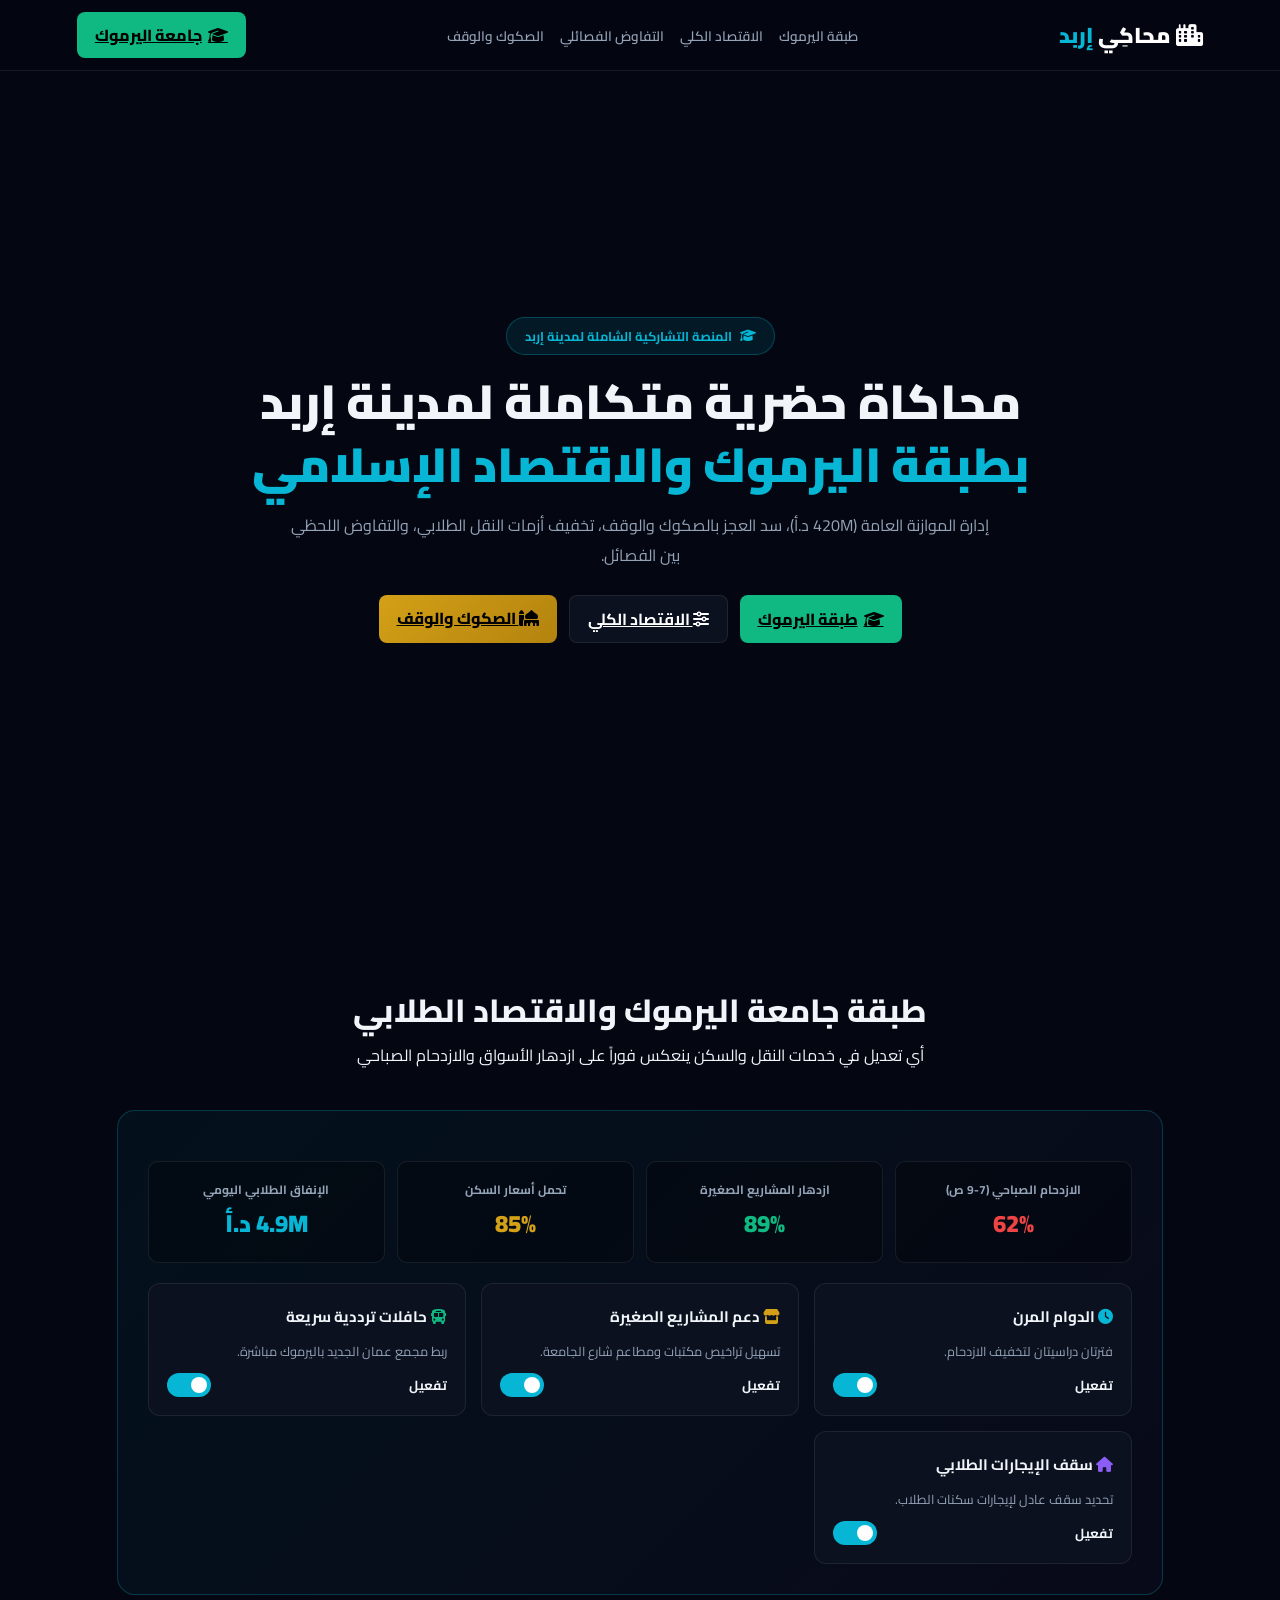
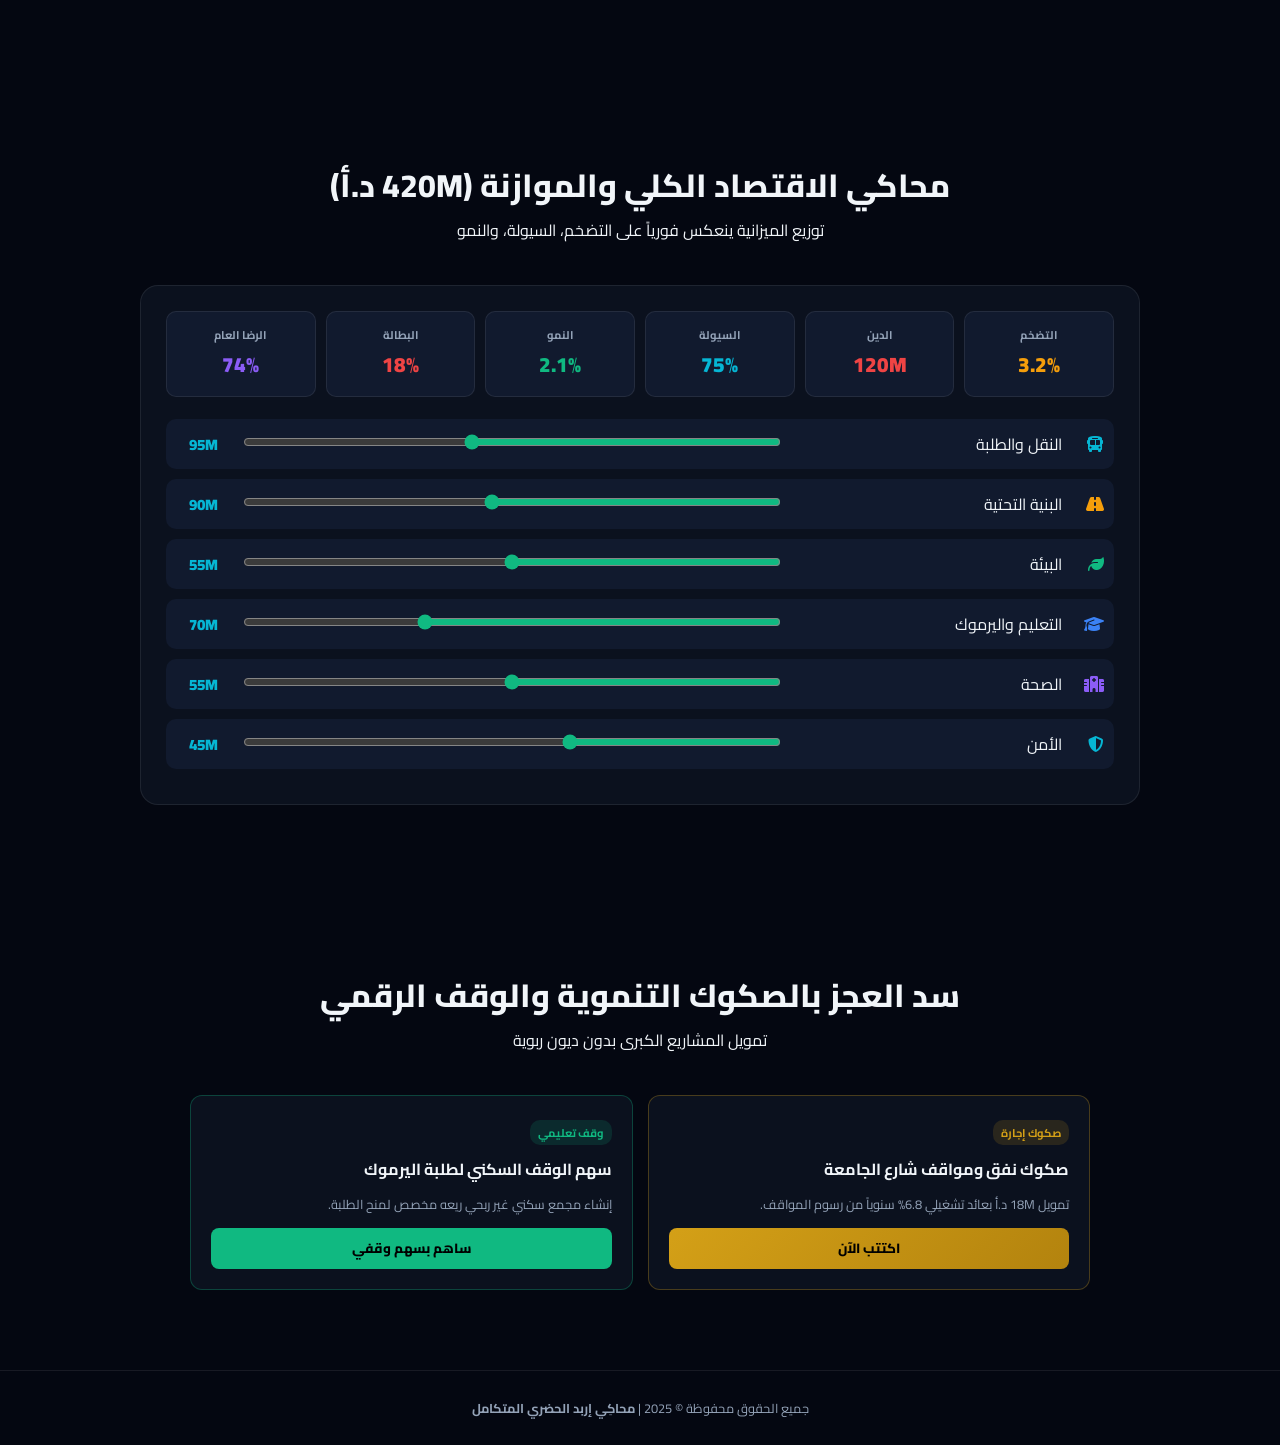
==== commit 71d574dc: "Create index.html" ====
--- a/index.html
+++ b/index.html
@@ -3,1215 +3,136 @@
 <head>
     <meta charset="UTF-8">
     <meta name="viewport" content="width=device-width, initial-scale=1.0">
-    
-    <!-- SEO & Social Sharing -->
-    <title>ابو شلول AI | وكالة الإنتاج البصري والذكاء الاصطناعي السينمائي</title>
-    <meta name="description" content="استوديو ابو شلول AI: حلول المونتاج السينمائي وهندسة الصوت وتوليد المحتوى بالذكاء الاصطناعي لرفع مشاهدات ومبيعات صناع المحتوى والشركات.">
-    <meta name="keywords" content="ابو شلول AI, مونتاج ذكاء اصطناعي, ممنتج فيديو الأردن, مونتاج سينمائي, هندسة صوتية, Runway, DaVinci Resolve">
-    <meta name="author" content="ابو شلول AI">
-    
-    <!-- Open Graph (واتساب وسوشيال ميديا) -->
-    <meta property="og:type" content="website">
-    <meta property="og:title" content="ابو شلول AI | الاستوديو السينمائي الأذكى في الشرق الأوسط">
-    <meta property="og:description" content="اكتشف الجيل الجديد من صناعة الفيديو بالذكاء الاصطناعي. احسب تكلفة مشروعك أو ابنِ خطة فيديوهاتك فوراً!">
-    <meta property="og:image" content="https://images.unsplash.com/photo-1574717024653-61fd2cf4d44d?w=1200&h=630&fit=crop">
-
-    <!-- Favicon -->
-    <link rel="icon" type="image/svg+xml" href="data:image/svg+xml,<svg xmlns='http://www.w3.org/2000/svg' viewBox='0 0 100 100'><text y='.9em' font-size='90'>🎬</text></svg>">
-
-    <!-- الخطوط والأيقونات -->
-    <link href="https://fonts.googleapis.com/css2?family=Cairo:wght@300;500;700;900&family=Outfit:wght@400;700;900&display=swap" rel="stylesheet">
-    <link rel="stylesheet" href="https://cdnjs.cloudflare.com/ajax/libs/font-awesome/6.4.0/css/all.min.css">
-    
-    <style>
-        :root {
-            --bg-base: #04060a;
-            --card-bg: rgba(13, 18, 30, 0.75);
-            --primary: #e50914;
-            --primary-glow: rgba(229, 9, 20, 0.45);
-            --cyan: #00f2fe;
-            --cyan-glow: rgba(0, 242, 254, 0.35);
-            --purple: #a855f7;
-            --text-main: #f8fafc;
-            --text-muted: #94a3b8;
-            --border-ui: rgba(255, 255, 255, 0.08);
-            --border-hover: rgba(0, 242, 254, 0.4);
-            --transition: all 0.3s cubic-bezier(0.4, 0, 0.2, 1);
-        }
-
-        * {
-            margin: 0;
-            padding: 0;
-            box-sizing: border-box;
-            font-family: 'Cairo', sans-serif;
-            scroll-behavior: smooth;
-        }
-
-        body {
-            background-color: var(--bg-base);
-            color: var(--text-main);
-            overflow-x: hidden;
-            position: relative;
-        }
-
-        /* Canvas Background */
-        #bgCanvas {
-            position: fixed;
-            top: 0;
-            left: 0;
-            width: 100%;
-            height: 100%;
-            z-index: -1;
-            pointer-events: none;
-        }
-
-        /* Header */
-        header {
-            position: fixed;
-            top: 0;
-            width: 100%;
-            background: rgba(4, 6, 10, 0.88);
-            backdrop-filter: blur(15px);
-            z-index: 1000;
-            border-bottom: 1px solid var(--border-ui);
-            padding: 14px 6%;
-            display: flex;
-            justify-content: space-between;
-            align-items: center;
-        }
-
-        .logo {
-            font-size: 1.5rem;
-            font-weight: 900;
-            color: #fff;
-            text-decoration: none;
-            display: flex;
-            align-items: center;
-            gap: 8px;
-        }
-        .logo span { color: var(--primary); text-shadow: 0 0 15px var(--primary-glow); }
-
-        nav ul {
-            display: flex;
-            list-style: none;
-            gap: 20px;
-        }
-
-        nav a {
-            color: var(--text-muted);
-            text-decoration: none;
-            font-weight: 600;
-            font-size: 0.9rem;
-            transition: var(--transition);
-        }
-
-        nav a:hover { color: var(--cyan); text-shadow: 0 0 10px var(--cyan-glow); }
-
-        .btn-glow {
-            background: linear-gradient(135deg, var(--primary), #b80710);
-            color: white;
-            padding: 9px 20px;
-            border-radius: 8px;
-            text-decoration: none;
-            font-weight: 700;
-            font-size: 0.9rem;
-            box-shadow: 0 4px 15px var(--primary-glow);
-            transition: var(--transition);
-            border: none;
-            cursor: pointer;
-            display: inline-flex;
-            align-items: center;
-            gap: 8px;
-        }
-
-        .btn-glow:hover {
-            transform: translateY(-2px);
-            box-shadow: 0 6px 25px rgba(229, 9, 20, 0.6);
-        }
-
-        /* Hero */
-        .hero {
-            min-height: 100vh;
-            padding: 130px 6% 60px;
-            display: flex;
-            flex-direction: column;
-            align-items: center;
-            justify-content: center;
-            text-align: center;
-        }
-
-        .hero-badge {
-            background: rgba(0, 242, 254, 0.08);
-            border: 1px solid rgba(0, 242, 254, 0.3);
-            color: var(--cyan);
-            padding: 6px 18px;
-            border-radius: 30px;
-            font-size: 0.85rem;
-            font-weight: 700;
-            margin-bottom: 20px;
-            display: inline-flex;
-            align-items: center;
-            gap: 8px;
-        }
-
-        .hero h1 {
-            font-size: 3.3rem;
-            font-weight: 900;
-            max-width: 950px;
-            line-height: 1.3;
-            margin-bottom: 20px;
-            background: linear-gradient(to bottom, #ffffff 30%, #94a3b8 100%);
-            -webkit-background-clip: text;
-            -webkit-text-fill-color: transparent;
-        }
-
-        .hero h1 span {
-            background: linear-gradient(135deg, var(--cyan), var(--purple));
-            -webkit-background-clip: text;
-            -webkit-text-fill-color: transparent;
-        }
-
-        .hero p {
-            color: var(--text-muted);
-            font-size: 1.15rem;
-            max-width: 700px;
-            margin-bottom: 30px;
-        }
-
-        .hero-actions {
-            display: flex;
-            gap: 15px;
-            margin-bottom: 35px;
-            flex-wrap: wrap;
-            justify-content: center;
-        }
-
-        .btn-outline {
-            background: var(--card-bg);
-            border: 1px solid var(--border-ui);
-            color: #fff;
-            padding: 10px 24px;
-            border-radius: 8px;
-            text-decoration: none;
-            font-weight: bold;
-            font-size: 0.95rem;
-            transition: var(--transition);
-            display: inline-flex;
-            align-items: center;
-            gap: 8px;
-        }
-        .btn-outline:hover { border-color: var(--cyan); color: var(--cyan); box-shadow: 0 0 15px var(--cyan-glow); }
-
-        .showreel-wrapper {
-            width: 100%;
-            max-width: 920px;
-            border-radius: 16px;
-            padding: 3px;
-            background: linear-gradient(135deg, rgba(229,9,20,0.5), transparent, rgba(0,242,254,0.4));
-            box-shadow: 0 25px 50px -12px rgba(0,0,0,0.9);
-            margin-bottom: 30px;
-        }
-
-        .showreel-frame {
-            position: relative;
-            width: 100%;
-            padding-bottom: 56.25%;
-            border-radius: 14px;
-            overflow: hidden;
-            background: #000;
-        }
-
-        .showreel-frame iframe {
-            position: absolute;
-            inset: 0; width: 100%; height: 100%; border: none;
-        }
-
-        /* Stats Bar */
-        .stats-bar {
-            display: flex;
-            justify-content: center;
-            gap: 40px;
-            flex-wrap: wrap;
-            margin-top: 10px;
-        }
-
-        .stat-item { text-align: center; }
-        .stat-item h3 { font-size: 2.2rem; font-weight: 900; color: var(--cyan); }
-        .stat-item span { color: var(--text-muted); font-size: 0.85rem; }
-
-        /* Sections Common */
-        .section {
-            padding: 90px 6%;
-            max-width: 1200px;
-            margin: auto;
-        }
-
-        .section-header {
-            text-align: center;
-            margin-bottom: 45px;
-        }
-
-        .section-header h2 {
-            font-size: 2.2rem;
-            font-weight: 800;
-            margin-bottom: 10px;
-        }
-
-        .section-header p {
-            color: var(--text-muted);
-            font-size: 0.95rem;
-        }
-
-        /* 💥 الميزة 1: معالج المشاريع الذكي بالـ AI 💥 */
-        .wizard-box {
-            background: var(--card-bg);
-            border: 1px solid var(--border-ui);
-            border-radius: 18px;
-            padding: 35px;
-            max-width: 850px;
-            margin: auto;
-            backdrop-filter: blur(15px);
-            position: relative;
-            overflow: hidden;
-        }
-
-        .wizard-box::before {
-            content: '';
-            position: absolute;
-            top: 0; right: 0; width: 100%; height: 4px;
-            background: linear-gradient(90deg, var(--cyan), var(--purple), var(--primary));
-        }
-
-        .wizard-step { display: none; }
-        .wizard-step.active { display: block; animation: fadeIn 0.4s ease; }
-
-        @keyframes fadeIn {
-            from { opacity: 0; transform: translateY(10px); }
-            to { opacity: 1; transform: translateY(0); }
-        }
-
-        .wizard-step h3 { font-size: 1.3rem; margin-bottom: 8px; color: #fff; }
-        .wizard-step p { color: var(--text-muted); font-size: 0.9rem; margin-bottom: 20px; }
-
-        .wizard-grid {
-            display: grid;
-            grid-template-columns: repeat(auto-fit, minmax(180px, 1fr));
-            gap: 12px;
-            margin-bottom: 25px;
-        }
-
-        .wizard-card {
-            background: rgba(255,255,255,0.03);
-            border: 1px solid var(--border-ui);
-            padding: 16px;
-            border-radius: 10px;
-            cursor: pointer;
-            text-align: center;
-            transition: var(--transition);
-        }
-
-        .wizard-card:hover, .wizard-card.selected {
-            border-color: var(--cyan);
-            background: rgba(0, 242, 254, 0.08);
-            box-shadow: 0 0 15px var(--cyan-glow);
-            transform: translateY(-3px);
-        }
-
-        .wizard-card i { font-size: 1.8rem; margin-bottom: 8px; color: var(--cyan); }
-        .wizard-card h4 { font-size: 1rem; color: #fff; }
-
-        .wizard-footer {
-            display: flex;
-            justify-content: space-between;
-            align-items: center;
-            border-top: 1px solid var(--border-ui);
-            padding-top: 20px;
-        }
-
-        /* 💥 الميزة 2: محاكي هندسة الصوت التفاعلي 💥 */
-        .audio-demo-card {
-            background: var(--card-bg);
-            border: 1px solid var(--border-ui);
-            border-radius: 16px;
-            padding: 30px;
-            max-width: 800px;
-            margin: auto;
-            backdrop-filter: blur(15px);
-            text-align: center;
-        }
-
-        .wave-visualizer {
-            display: flex;
-            align-items: center;
-            justify-content: center;
-            gap: 5px;
-            height: 70px;
-            margin: 25px 0;
-        }
-
-        .wave-bar {
-            width: 6px;
-            height: 20px;
-            background: var(--cyan);
-            border-radius: 3px;
-            transition: height 0.2s ease;
-        }
-
-        .wave-active .wave-bar {
-            animation: waveBounce 1.2s infinite ease-in-out;
-        }
-
-        @keyframes waveBounce {
-            0%, 100% { height: 15px; }
-            50% { height: 65px; background: var(--primary); }
-        }
-
-        /* توليد تفاوت في حركة الموجات */
-        .wave-bar:nth-child(2) { animation-delay: 0.1s; }
-        .wave-bar:nth-child(3) { animation-delay: 0.2s; }
-        .wave-bar:nth-child(4) { animation-delay: 0.3s; }
-        .wave-bar:nth-child(5) { animation-delay: 0.4s; }
-        .wave-bar:nth-child(6) { animation-delay: 0.5s; }
-        .wave-bar:nth-child(7) { animation-delay: 0.6s; }
-        .wave-bar:nth-child(8) { animation-delay: 0.7s; }
-
-        /* Before/After Slider */
-        .comparison-container {
-            position: relative;
-            width: 100%;
-            max-width: 850px;
-            height: 440px;
-            margin: 0 auto;
-            border-radius: 16px;
-            overflow: hidden;
-            border: 2px solid var(--border-ui);
-            box-shadow: 0 20px 40px rgba(0,0,0,0.7);
-        }
-
-        .comparison-img {
-            position: absolute;
-            inset: 0;
-            background-size: cover;
-            background-position: center;
-        }
-
-        .before-img {
-            background-image: url('https://images.unsplash.com/photo-1534447677768-be436bb09401?w=1200&auto=format&fit=crop&q=80');
-            filter: grayscale(80%) brightness(0.7) contrast(90%);
-        }
-
-        .after-img {
-            background-image: url('https://images.unsplash.com/photo-1534447677768-be436bb09401?w=1200&auto=format&fit=crop&q=80');
-            filter: contrast(115%) saturate(140%) brightness(1.05);
-            width: 50%;
-            border-right: 3px solid var(--primary);
-        }
-
-        .slider-handle {
-            position: absolute;
-            top: 50%;
-            left: 50%;
-            transform: translate(-50%, -50%);
-            width: 40px;
-            height: 40px;
-            background: var(--primary);
-            border-radius: 50%;
-            display: flex;
-            align-items: center;
-            justify-content: center;
-            color: white;
-            box-shadow: 0 0 20px var(--primary-glow);
-            pointer-events: none;
-            z-index: 10;
-        }
-
-        .comparison-range {
-            position: absolute;
-            inset: 0; width: 100%; height: 100%;
-            opacity: 0;
-            cursor: ew-resize;
-            z-index: 20;
-        }
-
-        .badge-before, .badge-after {
-            position: absolute;
-            bottom: 20px;
-            padding: 6px 14px;
-            background: rgba(0, 0, 0, 0.7);
-            backdrop-filter: blur(5px);
-            border-radius: 6px;
-            font-size: 0.8rem;
-            font-weight: bold;
-        }
-        .badge-before { right: 20px; color: #aaa; }
-        .badge-after { left: 20px; color: var(--primary); border: 1px solid var(--primary); }
-
-        /* Works Grid */
-        .filters {
-            display: flex;
-            justify-content: center;
-            gap: 12px;
-            margin-bottom: 35px;
-            flex-wrap: wrap;
-        }
-
-        .filter-btn {
-            background: var(--card-bg);
-            border: 1px solid var(--border-ui);
-            color: var(--text-muted);
-            padding: 8px 20px;
-            border-radius: 30px;
-            font-weight: 700;
-            cursor: pointer;
-            transition: var(--transition);
-            font-size: 0.9rem;
-        }
-
-        .filter-btn.active, .filter-btn:hover {
-            background: var(--primary);
-            color: white;
-            border-color: var(--primary);
-            box-shadow: 0 0 15px var(--primary-glow);
-        }
-
-        .grid-works {
-            display: grid;
-            grid-template-columns: repeat(auto-fill, minmax(320px, 1fr));
-            gap: 25px;
-        }
-
-        .work-card {
-            background: var(--card-bg);
-            border: 1px solid var(--border-ui);
-            border-radius: 14px;
-            overflow: hidden;
-            transition: var(--transition);
-            cursor: pointer;
-        }
-
-        .work-card:hover {
-            transform: translateY(-8px);
-            border-color: var(--border-hover);
-            box-shadow: 0 15px 30px rgba(0,0,0,0.5);
-        }
-
-        .thumbnail-box {
-            position: relative;
-            width: 100%;
-            aspect-ratio: 16 / 9;
-            overflow: hidden;
-        }
-
-        .thumbnail-box img {
-            width: 100%; height: 100%; object-fit: cover;
-            transition: var(--transition);
-        }
-
-        .work-card:hover .thumbnail-box img { transform: scale(1.08); }
-
-        .play-overlay {
-            position: absolute;
-            inset: 0;
-            background: rgba(0,0,0,0.4);
-            display: flex;
-            align-items: center;
-            justify-content: center;
-            opacity: 0;
-            transition: var(--transition);
-        }
-
-        .work-card:hover .play-overlay { opacity: 1; }
-
-        .play-btn-circle {
-            width: 55px; height: 55px;
-            background: var(--primary);
-            border-radius: 50%;
-            display: flex; align-items: center; justify-content: center;
-            color: white; font-size: 1.3rem;
-            box-shadow: 0 0 20px var(--primary-glow);
-            transition: var(--transition);
-        }
-
-        .card-details { padding: 20px; }
-        .card-tag { font-size: 0.75rem; color: var(--cyan); font-weight: bold; text-transform: uppercase; margin-bottom: 6px; display: block; }
-        .card-details h3 { font-size: 1.15rem; margin-bottom: 6px; }
-        .card-details p { color: var(--text-muted); font-size: 0.85rem; }
-
-        /* Calculator with Currency */
-        .calc-wrapper {
-            background: var(--card-bg);
-            border: 1px solid var(--border-ui);
-            border-radius: 16px;
-            padding: 35px;
-            max-width: 800px;
-            margin: auto;
-            backdrop-filter: blur(15px);
-        }
-
-        .currency-switch-box {
-            display: flex;
-            justify-content: space-between;
-            align-items: center;
-            margin-bottom: 25px;
-            padding-bottom: 15px;
-            border-bottom: 1px solid var(--border-ui);
-        }
-
-        .curr-btn {
-            background: rgba(255,255,255,0.05);
-            border: 1px solid var(--border-ui);
-            color: var(--text-muted);
-            padding: 6px 14px;
-            border-radius: 6px;
-            cursor: pointer;
-            font-weight: bold;
-            font-size: 0.85rem;
-            transition: var(--transition);
-        }
-
-        .curr-btn.active {
-            background: var(--cyan);
-            color: #000;
-            border-color: var(--cyan);
-        }
-
-        .calc-option { margin-bottom: 22px; }
-        .calc-option label { display: block; font-weight: 700; margin-bottom: 10px; color: #fff; }
-
-        .calc-grid-selectors {
-            display: grid;
-            grid-template-columns: repeat(auto-fit, minmax(140px, 1fr));
-            gap: 10px;
-        }
-
-        .calc-btn-select {
-            background: rgba(255,255,255,0.04);
-            border: 1px solid var(--border-ui);
-            padding: 12px;
-            border-radius: 8px;
-            color: var(--text-muted);
-            font-weight: 600;
-            cursor: pointer;
-            text-align: center;
-            transition: var(--transition);
-            font-size: 0.9rem;
-        }
-
-        .calc-btn-select.selected {
-            background: rgba(229,9,20,0.15);
-            border-color: var(--primary);
-            color: #fff;
-            box-shadow: 0 0 10px var(--primary-glow);
-        }
-
-        .calc-addons {
-            display: grid;
-            grid-template-columns: 1fr 1fr;
-            gap: 12px;
-        }
-
-        .addon-item {
-            display: flex;
-            align-items: center;
-            gap: 10px;
-            background: rgba(255,255,255,0.03);
-            padding: 10px 14px;
-            border-radius: 8px;
-            cursor: pointer;
-            border: 1px solid var(--border-ui);
-            font-size: 0.88rem;
-        }
-
-        .addon-item input { accent-color: var(--primary); width: 18px; height: 18px; }
-
-        .calc-result-box {
-            margin-top: 30px;
-            padding: 20px;
-            background: rgba(0,0,0,0.4);
-            border-radius: 12px;
-            border: 1px dashed var(--primary);
-            display: flex;
-            justify-content: space-between;
-            align-items: center;
-            flex-wrap: wrap;
-            gap: 15px;
-        }
-
-        .price-display h4 { color: var(--text-muted); font-size: 0.85rem; }
-        .price-display .price-amount { font-size: 2.2rem; font-weight: 900; color: var(--cyan); }
-
-        /* Floating WhatsApp */
-        .float-wa {
-            position: fixed;
-            bottom: 25px;
-            left: 25px;
-            background: #25d366;
-            color: white;
-            width: 58px; height: 58px;
-            border-radius: 50%;
-            display: flex; align-items: center; justify-content: center;
-            font-size: 30px;
-            box-shadow: 0 5px 20px rgba(37, 211, 102, 0.4);
-            z-index: 1000;
-            text-decoration: none;
-            transition: var(--transition);
-        }
-        .float-wa:hover { transform: scale(1.1); }
-
-        /* Modal Lightbox */
-        .modal {
-            position: fixed;
-            inset: 0;
-            background: rgba(0, 0, 0, 0.92);
-            backdrop-filter: blur(10px);
-            z-index: 2000;
-            display: none;
-            align-items: center;
-            justify-content: center;
-            padding: 20px;
-        }
-
-        .modal-content {
-            position: relative;
-            width: 100%;
-            max-width: 850px;
-            background: var(--bg-base);
-            border-radius: 14px;
-            border: 1px solid var(--border-ui);
-            overflow: hidden;
-        }
-
-        .modal-video-frame {
-            position: relative;
-            width: 100%;
-            padding-bottom: 56.25%;
-        }
-
-        .modal-video-frame iframe {
-            position: absolute;
-            inset: 0; width: 100%; height: 100%; border: none;
-        }
-
-        .modal-close {
-            position: absolute;
-            top: 15px; left: 15px;
-            color: white;
-            font-size: 1.4rem;
-            cursor: pointer;
-            z-index: 10;
-        }
-
-        /* Footer */
-        footer {
-            border-top: 1px solid var(--border-ui);
-            padding: 35px 6%;
-            text-align: center;
-            color: var(--text-muted);
-            font-size: 0.85rem;
-        }
-
-        .direct-contact {
-            margin-top: 10px;
-            color: var(--cyan);
-            font-weight: bold;
-            font-size: 0.95rem;
-            display: block;
-        }
-
-        @media (max-width: 768px) {
-            .hero h1 { font-size: 2.1rem; }
-            nav ul { display: none; }
-            .comparison-container { height: 250px; }
-            .calc-addons { grid-template-columns: 1fr; }
-            .stats-bar { gap: 20px; }
-        }
-    </style>
+    <title>محاكِي إربد الحي | المنصة التشاركية المتكاملة</title>
+    <link href="https://fonts.googleapis.com/css2?family=Cairo:wght@400;600;700;900&display=swap" rel="stylesheet">
+    <link rel="stylesheet" href="https://cdnjs.cloudflare.com/ajax/libs/font-awesome/6.5.1/css/all.min.css">
+    <link rel="stylesheet" href="static/css/style.css">
 </head>
 <body>
-
-    <!-- خلفية الجزيئات التفاعلية الحية -->
-    <canvas id="bgCanvas"></canvas>
-
-    <!-- Header -->
     <header>
-        <a href="#" class="logo"><i class="fa-solid fa-clapperboard"></i> ابو شلول <span>AI</span></a>
+        <a href="#" class="logo"><i class="fa-solid fa-city"></i> محاكِي <span>إربد</span></a>
         <nav>
             <ul>
-                <li><a href="#hero">الرئيسية</a></li>
-                <li><a href="#ai-wizard">معالج المشاريع AI</a></li>
-                <li><a href="#sound-lab">مختبر الصوت</a></li>
-                <li><a href="#color-grading">قبل وبعد</a></li>
-                <li><a href="#portfolio">الأعمال</a></li>
-                <li><a href="#calculator">حاسبة الأسعار</a></li>
+                <li><a href="#yarmouk">طبقة اليرموك</a></li>
+                <li><a href="#macro">الاقتصاد الكلي</a></li>
+                <li><a href="#factions">التفاوض الفصائلي</a></li>
+                <li><a href="#islamic">الصكوك والوقف</a></li>
             </ul>
         </nav>
-        <a href="#ai-wizard" class="btn-glow"><i class="fa-solid fa-bolt"></i> ابدأ معالج AI</a>
+        <a href="#yarmouk" class="btn-main"><i class="fa-solid fa-graduation-cap"></i> جامعة اليرموك</a>
     </header>
 
-    <!-- Hero -->
-    <section class="hero" id="hero">
-        <div class="hero-badge"><i class="fa-solid fa-sparkles"></i> هندسة محتوى بصري بمعايير سينمائية وذكاء اصطناعي</div>
-        <h1>نصنع فيديوهات تفرض حضورك <span>وتضاعف أرباحك وتفاعلك</span></h1>
-        <p>استوديو <strong>ابو شلول AI</strong> هو وجهتك المعتمدة للمونتاج السينمائي فائق الدقة، تصميم الصوت المحيطي، والتلوين الاحترافي المدعوم بأحدث خوارزميات الذكاء الاصطناعي.</p>
-
-        <div class="hero-actions">
-            <a href="#ai-wizard" class="btn-glow"><i class="fa-solid fa-wand-magic-sparkles"></i> ابنِ خطة مشروعك بالـ AI</a>
-            <a href="#portfolio" class="btn-outline"><i class="fa-solid fa-play"></i> استعرض معرض الأعمال</a>
+    <section class="hero">
+        <div style="background:rgba(6,182,212,0.1); border:1px solid rgba(6,182,212,0.3); color:var(--cyan); padding:6px 18px; border-radius:30px; font-size:0.8rem; font-weight:700; margin-bottom:15px; display:inline-flex; align-items:center; gap:8px;">
+            <i class="fa-solid fa-graduation-cap"></i> المنصة التشاركية الشاملة لمدينة إربد
         </div>
-
-        <!-- Showreel Frame -->
-        <div class="showreel-wrapper">
-            <div class="showreel-frame">
-                <iframe src="https://www.youtube-nocookie.com/embed/dQw4w9WgXcQ" allowfullscreen></iframe>
-            </div>
-        </div>
-
-        <!-- Stats Bar -->
-        <div class="stats-bar">
-            <div class="stat-item">
-                <h3>+150</h3>
-                <span>مشروع سينمائي منجز</span>
-            </div>
-            <div class="stat-item">
-                <h3>+5M</h3>
-                <span>مشاهدة تم توليدها للعملاء</span>
-            </div>
-            <div class="stat-item">
-                <h3>100%</h3>
-                <span>التزام بالمواعيد والجودة</span>
-            </div>
+        <h1>محاكاة حضرية متكاملة لمدينة إربد <span>بطبقة اليرموك والاقتصاد الإسلامي</span></h1>
+        <p style="color:var(--muted); max-width:700px; margin-bottom:25px;">إدارة الموازنة العامة (420M د.أ)، سد العجز بالصكوك والوقف، تخفيف أزمات النقل الطلابي، والتفاوض اللحظي بين الفصائل.</p>
+        <div style="display:flex; gap:12px; flex-wrap:wrap; justify-content:center;">
+            <a href="#yarmouk" class="btn-main"><i class="fa-solid fa-graduation-cap"></i> طبقة اليرموك</a>
+            <a href="#macro" class="btn-outline"><i class="fa-solid fa-sliders"></i> الاقتصاد الكلي</a>
+            <a href="#islamic" class="btn-gold"><i class="fa-solid fa-mosque"></i> الصكوك والوقف</a>
         </div>
     </section>
 
-    <!-- 💥 الميزة 1: معالج المشاريع الذكي بالـ AI 💥 -->
-    <section class="section" id="ai-wizard">
-        <div class="section-header">
-            <h2>معالج خطة المشروع الذكي (AI Scope Builder)</h2>
-            <p>أجب على 3 أسئلة سريعة ليقوم نظامنا بتوليد خطة إنتاج مخصصة لفيديوهاتك فوراً</p>
+    <!-- 🎓 طبقة اليرموك -->
+    <section class="section" id="yarmouk">
+        <div class="sec-header">
+            <h2>طبقة جامعة اليرموك والاقتصاد الطلابي</h2>
+            <p>أي تعديل في خدمات النقل والسكن ينعكس فوراً على ازدهار الأسواق والازدحام الصباحي</p>
         </div>
-
-        <div class="wizard-box">
-            <!-- خطوة 1 -->
-            <div class="wizard-step active" id="wStep1">
-                <h3>1. ما هو هدفك الأساسي من هذا المحتوى؟</h3>
-                <p>اختر النتيجة التي تريد تحقيقها:</p>
-                <div class="wizard-grid">
-                    <div class="wizard-card selected" onclick="pickOption(this, 'sales')">
-                        <i class="fa-solid fa-chart-line"></i>
-                        <h4>مبيعات وتحويل عملاء</h4>
-                    </div>
-                    <div class="wizard-card" onclick="pickOption(this, 'views')">
-                        <i class="fa-solid fa-fire"></i>
-                        <h4>انتشار فيروسي (Viral)</h4>
-                    </div>
-                    <div class="wizard-card" onclick="pickOption(this, 'brand')">
-                        <i class="fa-solid fa-crown"></i>
-                        <h4>بناء براند شخصي فاخر</h4>
+        <div class="yarmouk-layer">
+            <div class="yarmouk-kpi-grid">
+                <div class="yarmouk-kpi"><h5>الازدحام الصباحي (7-9 ص)</h5><div class="val" id="yCongestion" style="color:var(--red);">82%</div></div>
+                <div class="yarmouk-kpi"><h5>ازدهار المشاريع الصغيرة</h5><div class="val" id="yBizBoom" style="color:var(--green);">72%</div></div>
+                <div class="yarmouk-kpi"><h5>تحمل أسعار السكن</h5><div class="val" id="yHousing" style="color:var(--gold);">68%</div></div>
+                <div class="yarmouk-kpi"><h5>الإنفاق الطلابي اليومي</h5><div class="val" id="ySpend" style="color:var(--cyan);">2.4M د.أ</div></div>
+            </div>
+            <div class="yarmouk-controls">
+                <div class="yarmouk-card">
+                    <h4><i class="fa-solid fa-clock" style="color:var(--cyan);"></i> الدوام المرن</h4>
+                    <p style="font-size:0.8rem; color:var(--muted); margin-bottom:10px;">فترتان دراسيتان لتخفيف الازدحام.</p>
+                    <div style="display:flex; justify-content:space-between; align-items:center;">
+                        <span style="font-size:0.82rem; font-weight:bold;">تفعيل</span>
+                        <label class="switch"><input type="checkbox" id="toggleCampus" checked onchange="updateYarmoukLayer()"><span class="slider-sw"></span></label>
                     </div>
                 </div>
-                <div class="wizard-footer">
-                    <span style="color:var(--text-muted); font-size:0.85rem;">الخطوة 1 من 3</span>
-                    <button class="btn-glow" onclick="goToStep(2)">التالي <i class="fa-solid fa-arrow-left"></i></button>
-                </div>
-            </div>
-
-            <!-- خطوة 2 -->
-            <div class="wizard-step" id="wStep2">
-                <h3>2. ما هي المنصة الأساسية للنشر؟</h3>
-                <p>سنقوم بتهيئة الأبعاد ومعدل التقطيع حسب المنصة:</p>
-                <div class="wizard-grid">
-                    <div class="wizard-card selected" onclick="pickOption(this, 'reels')">
-                        <i class="fa-brands fa-tiktok"></i>
-                        <h4>ريلز وتيك توك (9:16)</h4>
-                    </div>
-                    <div class="wizard-card" onclick="pickOption(this, 'youtube')">
-                        <i class="fa-brands fa-youtube"></i>
-                        <h4>يوتيوب طويل (16:9)</h4>
-                    </div>
-                    <div class="wizard-card" onclick="pickOption(this, 'ads')">
-                        <i class="fa-solid fa-rectangle-ad"></i>
-                        <h4>إعلانات سناب وميتا</h4>
+                <div class="yarmouk-card">
+                    <h4><i class="fa-solid fa-store" style="color:var(--gold);"></i> دعم المشاريع الصغيرة</h4>
+                    <p style="font-size:0.8rem; color:var(--muted); margin-bottom:10px;">تسهيل تراخيص مكتبات ومطاعم شارع الجامعة.</p>
+                    <div style="display:flex; justify-content:space-between; align-items:center;">
+                        <span style="font-size:0.82rem; font-weight:bold;">تفعيل</span>
+                        <label class="switch"><input type="checkbox" id="toggleBiz" checked onchange="updateYarmoukLayer()"><span class="slider-sw"></span></label>
                     </div>
                 </div>
-                <div class="wizard-footer">
-                    <button class="btn-outline" onclick="goToStep(1)">رجوع</button>
-                    <button class="btn-glow" onclick="goToStep(3)">التالي <i class="fa-solid fa-arrow-left"></i></button>
-                </div>
-            </div>
-
-            <!-- خطوة 3 -->
-            <div class="wizard-step" id="wStep3">
-                <h3>3. ما هي الميزة السحرية التي تفضل إضافتها؟</h3>
-                <p>اختر اللمسة الفنية المطلوبة:</p>
-                <div class="wizard-grid">
-                    <div class="wizard-card selected" onclick="pickOption(this, 'sound')">
-                        <i class="fa-solid fa-volume-high"></i>
-                        <h4>مكساج صوتي وتلوين كامل</h4>
-                    </div>
-                    <div class="wizard-card" onclick="pickOption(this, 'ai-broll')">
-                        <i class="fa-solid fa-wand-magic-sparkles"></i>
-                        <h4>مشاهد AI مولدة حصرياً</h4>
-                    </div>
-                    <div class="wizard-card" onclick="pickOption(this, 'fast')">
-                        <i class="fa-solid fa-bolt"></i>
-                        <h4>تسليم VIP خلال 24 ساعة</h4>
+                <div class="yarmouk-card">
+                    <h4><i class="fa-solid fa-bus" style="color:var(--green);"></i> حافلات ترددية سريعة</h4>
+                    <p style="font-size:0.8rem; color:var(--muted); margin-bottom:10px;">ربط مجمع عمان الجديد باليرموك مباشرة.</p>
+                    <div style="display:flex; justify-content:space-between; align-items:center;">
+                        <span style="font-size:0.82rem; font-weight:bold;">تفعيل</span>
+                        <label class="switch"><input type="checkbox" id="toggleMorning" checked onchange="updateYarmoukLayer()"><span class="slider-sw"></span></label>
                     </div>
                 </div>
-                <div class="wizard-footer">
-                    <button class="btn-outline" onclick="goToStep(2)">رجوع</button>
-                    <button class="btn-glow" onclick="submitWizard()"><i class="fa-brands fa-whatsapp"></i> إرسال الخطة مباشرة لواتساب ابو شلول</button>
+                <div class="yarmouk-card">
+                    <h4><i class="fa-solid fa-house" style="color:var(--purple);"></i> سقف الإيجارات الطلابي</h4>
+                    <p style="font-size:0.8rem; color:var(--muted); margin-bottom:10px;">تحديد سقف عادل لإيجارات سكنات الطلاب.</p>
+                    <div style="display:flex; justify-content:space-between; align-items:center;">
+                        <span style="font-size:0.82rem; font-weight:bold;">تفعيل</span>
+                        <label class="switch"><input type="checkbox" id="toggleHousing" checked onchange="updateYarmoukLayer()"><span class="slider-sw"></span></label>
+                    </div>
                 </div>
             </div>
         </div>
     </section>
 
-    <!-- 💥 الميزة 2: محاكي هندسة الصوت التفاعلي 💥 -->
-    <section class="section" id="sound-lab">
-        <div class="section-header">
-            <h2>مختبر هندسة وتصميم الصوت (Sound Design Lab)</h2>
-            <p>50% من تأثير الفيديو السينمائي يكمن في الصوت. اضغط الزر لمعاينة محاكاة المعالجة:</p>
+    <!-- 📊 الاقتصاد الكلي -->
+    <section class="section" id="macro">
+        <div class="sec-header">
+            <h2>محاكي الاقتصاد الكلي والموازنة (420M د.أ)</h2>
+            <p>توزيع الميزانية ينعكس فورياً على التضخم، السيولة، والنمو</p>
         </div>
-
-        <div class="audio-demo-card">
-            <h3 id="audioModeText">الوضع: معالجة سينمائية فائقة (Studio AI Master)</h3>
-            <p style="color:var(--text-muted); font-size:0.9rem;">عزل ضوضاء + تعزيز الترددات الصوتية + مؤثرات Foley محيطية</p>
-            
-            <div class="wave-visualizer wave-active" id="visualizer">
-                <div class="wave-bar"></div>
-                <div class="wave-bar"></div>
-                <div class="wave-bar"></div>
-                <div class="wave-bar"></div>
-                <div class="wave-bar"></div>
-                <div class="wave-bar"></div>
-                <div class="wave-bar"></div>
-                <div class="wave-bar"></div>
+        <div style="background:var(--card); border:1px solid var(--border); border-radius:18px; padding:25px; max-width:1000px; margin:auto;">
+            <div class="macro-grid">
+                <div class="macro-card"><h4 style="font-size:0.7rem; color:var(--muted);">التضخم</h4><div class="macro-val" id="valInflation" style="color:var(--orange);">3.2%</div></div>
+                <div class="macro-card"><h4 style="font-size:0.7rem; color:var(--muted);">الدين</h4><div class="macro-val" id="valDebt" style="color:var(--red);">120M</div></div>
+                <div class="macro-card"><h4 style="font-size:0.7rem; color:var(--muted);">السيولة</h4><div class="macro-val" id="valLiquidity" style="color:var(--cyan);">75%</div></div>
+                <div class="macro-card"><h4 style="font-size:0.7rem; color:var(--muted);">النمو</h4><div class="macro-val" id="valGrowth" style="color:var(--green);">2.1%</div></div>
+                <div class="macro-card"><h4 style="font-size:0.7rem; color:var(--muted);">البطالة</h4><div class="macro-val" id="valUnemployment" style="color:var(--red);">18%</div></div>
+                <div class="macro-card"><h4 style="font-size:0.7rem; color:var(--muted);">الرضا العام</h4><div class="macro-val" id="valSatisfaction" style="color:var(--purple);">74%</div></div>
             </div>
-
-            <button class="btn-outline" onclick="toggleAudioDemo(this)">
-                <i class="fa-solid fa-sliders"></i> تبديل المعالجة (تفعيل / إيقاف تأثير الاستوديو)
-            </button>
+            <div class="sector-row"><i class="fa-solid fa-bus" style="color:var(--cyan); width:30px;"></i><span style="flex:1;">النقل والطلبة</span><div class="sector-slider"><input type="range" min="20" max="150" value="95" id="s0" oninput="dispatchMacroUpdate()"></div><div class="sector-value" id="v0">95M</div></div>
+            <div class="sector-row"><i class="fa-solid fa-road" style="color:var(--orange); width:30px;"></i><span style="flex:1;">البنية التحتية</span><div class="sector-slider"><input type="range" min="20" max="150" value="90" id="s1" oninput="dispatchMacroUpdate()"></div><div class="sector-value" id="v1">90M</div></div>
+            <div class="sector-row"><i class="fa-solid fa-leaf" style="color:var(--green); width:30px;"></i><span style="flex:1;">البيئة</span><div class="sector-slider"><input type="range" min="10" max="100" value="55" id="s2" oninput="dispatchMacroUpdate()"></div><div class="sector-value" id="v2">55M</div></div>
+            <div class="sector-row"><i class="fa-solid fa-graduation-cap" style="color:var(--blue); width:30px;"></i><span style="flex:1;">التعليم واليرموك</span><div class="sector-slider"><input type="range" min="10" max="100" value="70" id="s3" oninput="dispatchMacroUpdate()"></div><div class="sector-value" id="v3">70M</div></div>
+            <div class="sector-row"><i class="fa-solid fa-hospital" style="color:var(--purple); width:30px;"></i><span style="flex:1;">الصحة</span><div class="sector-slider"><input type="range" min="10" max="100" value="55" id="s4" oninput="dispatchMacroUpdate()"></div><div class="sector-value" id="v4">55M</div></div>
+            <div class="sector-row"><i class="fa-solid fa-shield-halved" style="color:var(--cyan); width:30px;"></i><span style="flex:1;">الأمن</span><div class="sector-slider"><input type="range" min="10" max="100" value="45" id="s5" oninput="dispatchMacroUpdate()"></div><div class="sector-value" id="v5">45M</div></div>
         </div>
     </section>
 
-    <!-- Before / After Slider -->
-    <section class="section" id="color-grading">
-        <div class="section-header">
-            <h2>سحر التلوين السينمائي (Color Grading)</h2>
-            <p>اسحب المؤشر لترى الفرق بين تصوير الكاميرا الخام والنتيجة بعد المعالجة الاحترافية</p>
+    <!-- 🕌 الصكوك والوقف -->
+    <section class="section" id="islamic">
+        <div class="sec-header">
+            <h2>سد العجز بالصكوك التنموية والوقف الرقمي</h2>
+            <p>تمويل المشاريع الكبرى بدون ديون ربوية</p>
         </div>
-
-        <div class="comparison-container" id="sliderContainer">
-            <div class="comparison-img before-img"></div>
-            <div class="comparison-img after-img" id="afterImage"></div>
-            <div class="slider-handle" id="sliderHandle"><i class="fa-solid fa-arrows-left-right"></i></div>
-            <input type="range" min="0" max="100" value="50" class="comparison-range" id="compareRange">
-            <div class="badge-before">قبل (RAW LOG)</div>
-            <div class="badge-after">بعد التلوين (FINAL LOOK)</div>
-        </div>
-    </section>
-
-    <!-- Portfolio -->
-    <section class="section" id="portfolio">
-        <div class="section-header">
-            <h2>معرض الأعمال المختارة</h2>
-            <p>اضغط على أي مشروع لتشغيله في المشغل السينمائي</p>
-        </div>
-
-        <div class="filters">
-            <button class="filter-btn active" onclick="filterWorks('all')">كل الأعمال</button>
-            <button class="filter-btn" onclick="filterWorks('youtube')">يوتيوب ووثائقيات</button>
-            <button class="filter-btn" onclick="filterWorks('ads')">إعلانات تجارية</button>
-            <button class="filter-btn" onclick="filterWorks('reels')">ريلز وسوشيال ميديا</button>
-        </div>
-
-        <div class="grid-works">
-            <div class="work-card" data-cat="youtube" onclick="openCinema('dQw4w9WgXcQ')">
-                <div class="thumbnail-box">
-                    <img src="https://images.unsplash.com/photo-1574717024653-61fd2cf4d44d?w=800" alt="Work">
-                    <div class="play-overlay"><div class="play-btn-circle"><i class="fa-solid fa-play"></i></div></div>
-                </div>
-                <div class="card-details">
-                    <span class="card-tag">يوتيوب & سرد قصصي</span>
-                    <h3>وثائقي صناعة المحتوى والـ AI</h3>
-                    <p>تقطيع إيقاعي مع مؤثرات صوتية محيطية وتحريك نصوص متقدم.</p>
-                </div>
+        <div style="display:grid; grid-template-columns:repeat(auto-fit, minmax(280px, 1fr)); gap:15px; max-width:900px; margin:auto;">
+            <div style="background:var(--card); border:1px solid rgba(212,160,23,0.3); border-radius:12px; padding:20px;">
+                <span style="background:rgba(212,160,23,0.15); color:var(--gold); font-size:0.7rem; font-weight:bold; padding:2px 8px; border-radius:10px;">صكوك إجارة</span>
+                <h4 style="margin:8px 0;">صكوك نفق ومواقف شارع الجامعة</h4>
+                <p style="font-size:0.8rem; color:var(--muted); margin-bottom:12px;">تمويل 18M د.أ بعائد تشغيلي 6.8% سنوياً من رسوم المواقف.</p>
+                <button class="btn-gold" style="width:100%; justify-content:center;" onclick="alert('تم تسجيل اكتتابك في الصكوك بنجاح!')">اكتتب الآن</button>
             </div>
-
-            <div class="work-card" data-cat="ads" onclick="openCinema('dQw4w9WgXcQ')">
-                <div class="thumbnail-box">
-                    <img src="https://images.unsplash.com/photo-1536240478700-b869070f9279?w=800" alt="Work">
-                    <div class="play-overlay"><div class="play-btn-circle"><i class="fa-solid fa-play"></i></div></div>
-                </div>
-                <div class="card-details">
-                    <span class="card-tag">إعلان تجاري</span>
-                    <h3>إعلان إطلاق منتج فاخر</h3>
-                    <p>مونتاج سينمائي سريع ومتناغم 100% مع الموسيقى والمؤثرات.</p>
-                </div>
-            </div>
-
-            <div class="work-card" data-cat="reels" onclick="openCinema('dQw4w9WgXcQ')">
-                <div class="thumbnail-box">
-                    <img src="https://images.unsplash.com/photo-1618005182384-a83a8bd57fbe?w=800" alt="Work">
-                    <div class="play-overlay"><div class="play-btn-circle"><i class="fa-solid fa-play"></i></div></div>
-                </div>
-                <div class="card-details">
-                    <span class="card-tag">ريلز وتيك توك</span>
-                    <h3>حزمة ريلز فيروسية سريعة</h3>
-                    <p>Hook بصري خاطف في أول 3 ثوانٍ يضمن مشاهدة الفيديو للنهاية.</p>
-                </div>
+            <div style="background:var(--card); border:1px solid rgba(16,185,129,0.3); border-radius:12px; padding:20px;">
+                <span style="background:rgba(16,185,129,0.15); color:var(--green); font-size:0.7rem; font-weight:bold; padding:2px 8px; border-radius:10px;">وقف تعليمي</span>
+                <h4 style="margin:8px 0;">سهم الوقف السكني لطلبة اليرموك</h4>
+                <p style="font-size:0.8rem; color:var(--muted); margin-bottom:12px;">إنشاء مجمع سكني غير ربحي ريعه مخصص لمنح الطلبة.</p>
+                <button class="btn-main" style="width:100%; justify-content:center;" onclick="alert('تم تسجيل مساهمتك الوقفية بنجاح!')">ساهم بسهم وقفي</button>
             </div>
         </div>
     </section>
 
-    <!-- Calculator with Currency -->
-    <section class="section" id="calculator">
-        <div class="section-header">
-            <h2>حاسبة الميزانية التقديرية الذكية</h2>
-            <p>اختر عملتك ونوع الفيديو للحصول على تسعيرة مباشرة وفورية</p>
-        </div>
+    <footer><p>جميع الحقوق محفوظة &copy; 2025 | <strong>محاكِي إربد الحضري المتكامل</strong></p></footer>
 
-        <div class="calc-wrapper">
-            <!-- محول العملات -->
-            <div class="currency-switch-box">
-                <span style="font-weight:bold; font-size:0.95rem;">اختر العملة:</span>
-                <div class="currency-toggles">
-                    <button class="curr-btn active" onclick="setCurrency('USD', this)">🇺🇸 دولار ($)</button>
-                    <button class="curr-btn" onclick="setCurrency('JOD', this)">🇯🇴 دينار أردني (JOD)</button>
-                </div>
-            </div>
-
-            <div class="calc-option">
-                <label>نوع الفيديو:</label>
-                <div class="calc-grid-selectors" id="typeGroup">
-                    <div class="calc-btn-select selected" data-usd="40" data-jod="28" onclick="selectType(this)">ريلز / شورتس (دقيقة)</div>
-                    <div class="calc-btn-select" data-usd="90" data-jod="65" onclick="selectType(this)">يوتيوب (حتى 10 دقائق)</div>
-                    <div class="calc-btn-select" data-usd="180" data-jod="125" onclick="selectType(this)">إعلان تجاري سينمائي</div>
-                </div>
-            </div>
-
-            <div class="calc-option">
-                <label>إضافات وميزات حصرية:</label>
-                <div class="calc-addons">
-                    <label class="addon-item">
-                        <input type="checkbox" id="addSound" onchange="calculateTotal()" checked data-usd="20" data-jod="15">
-                        <span id="txtSound">مكساج وهندسة صوتية (+20$)</span>
-                    </label>
-                    <label class="addon-item">
-                        <input type="checkbox" id="addColor" onchange="calculateTotal()" checked data-usd="30" data-jod="20">
-                        <span id="txtColor">تلوين سينمائي كامل (+30$)</span>
-                    </label>
-                    <label class="addon-item">
-                        <input type="checkbox" id="addMotion" onchange="calculateTotal()" data-usd="40" data-jod="28">
-                        <span id="txtMotion">موشن جرافيك متقدم (+40$)</span>
-                    </label>
-                    <label class="addon-item">
-                        <input type="checkbox" id="addFast" onchange="calculateTotal()" data-usd="50" data-jod="35">
-                        <span id="txtFast">تسليم سريع خلال 24 ساعة (+50$)</span>
-                    </label>
-                </div>
-            </div>
-
-            <div class="calc-result-box">
-                <div class="price-display">
-                    <h4>السعر التقديري الإجمالي:</h4>
-                    <div class="price-amount" id="totalPrice">$90</div>
-                </div>
-                <button class="btn-glow" onclick="orderViaWhatsApp()"><i class="fa-brands fa-whatsapp"></i> اطلب بهذا السعر عبر واتساب</button>
-            </div>
-        </div>
-    </section>
-
-    <!-- زر واتساب العائم -->
-    <a href="https://wa.me/962775311442" class="float-wa" target="_blank" title="تواصل مع ابو شلول AI"><i class="fa-brands fa-whatsapp"></i></a>
-
-    <!-- المشغل السينمائي المنبثق -->
-    <div class="modal" id="cinemaModal" onclick="closeCinema()">
-        <div class="modal-content" onclick="event.stopPropagation()">
-            <div class="modal-close" onclick="closeCinema()"><i class="fa-solid fa-xmark"></i></div>
-            <div class="modal-video-frame">
-                <iframe id="cinemaFrame" src="" allowfullscreen></iframe>
-            </div>
-        </div>
-    </div>
-
-    <!-- Footer -->
-    <footer>
-        <p>جميع الحقوق محفوظة &copy; 2025 | <strong>ابو شلول AI</strong></p>
-        <span class="direct-contact"><i class="fa-brands fa-whatsapp"></i> هاتف / واتساب مباشر: +962 77 531 1442</span>
-    </footer>
-
-    <!-- محرك الجافاسكريبت المتقدم -->
-    <script>
-        // 1. محرك خلفية الجزيئات التفاعلية
-        const canvas = document.getElementById('bgCanvas');
-        const ctx = canvas.getContext('2d');
-        let particles = [];
-        
-        function resizeCanvas() {
-            canvas.width = window.innerWidth;
-            canvas.height = window.innerHeight;
-        }
-        window.addEventListener('resize', resizeCanvas);
-        resizeCanvas();
-
-        class Particle {
-            constructor() {
-                this.x = Math.random() * canvas.width;
-                this.y = Math.random() * canvas.height;
-                this.size = Math.random() * 2 + 0.5;
-                this.speedX = Math.random() * 0.8 - 0.4;
-                this.speedY = Math.random() * 0.8 - 0.4;
-            }
-            update() {
-                this.x += this.speedX;
-                this.y += this.speedY;
-                if (this.x > canvas.width) this.x = 0;
-                if (this.x < 0) this.x = canvas.width;
-                if (this.y > canvas.height) this.y = 0;
-                if (this.y < 0) this.y = canvas.height;
-            }
-            draw() {
-                ctx.fillStyle = 'rgba(0, 242, 254, 0.25)';
-                ctx.beginPath();
-                ctx.arc(this.x, this.y, this.size, 0, Math.PI * 2);
-                ctx.fill();
-            }
-        }
-
-        for (let i = 0; i < 45; i++) particles.push(new Particle());
-
-        function animateCanvas() {
-            ctx.clearRect(0, 0, canvas.width, canvas.height);
-            particles.forEach(p => {
-                p.update();
-                p.draw();
-            });
-            requestAnimationFrame(animateCanvas);
-        }
-        animateCanvas();
-
-        // 2. منطق معالج المشاريع الذكي (AI Wizard)
-        let wizardData = { goal: 'مبيعات وتحويل عملاء', platform: 'ريلز وتيك توك', perk: 'مكساج صوتي وتلوين كامل' };
-
-        function pickOption(el, val) {
-            const parent = el.parentElement;
-            parent.querySelectorAll('.wizard-card').forEach(c => c.classList.remove('selected'));
-            el.classList.add('selected');
-        }
-
-        function goToStep(stepNum) {
-            document.querySelectorAll('.wizard-step').forEach(s => s.classList.remove('active'));
-            document.getElementById('wStep' + stepNum).classList.add('active');
-        }
-
-        function submitWizard() {
-            const goal = document.querySelector('#wStep1 .wizard-card.selected h4').innerText;
-            const platform = document.querySelector('#wStep2 .wizard-card.selected h4').innerText;
-            const perk = document.querySelector('#wStep3 .wizard-card.selected h4').innerText;
-
-            const msg = `مرحباً ابو شلول AI، قمت ببناء خطة مشروعي عبر معالج الـ AI بالموقع:%0A- الهدف: ${goal}%0A- المنصة: ${platform}%0A- الميزة: ${perk}%0Aجاهز للاتفاق وبدء العمل!`;
-            window.open(`https://wa.me/962775311442?text=${msg}`, '_blank');
-        }
-
-        // 3. محاكي الصوت
-        let isEnhanced = true;
-        function toggleAudioDemo(btn) {
-            isEnhanced = !isEnhanced;
-            const visualizer = document.getElementById('visualizer');
-            const txt = document.getElementById('audioModeText');
-            if(isEnhanced) {
-                visualizer.classList.add('wave-active');
-                txt.innerText = 'الوضع: معالجة سينمائية فائقة (Studio AI Master)';
-                btn.innerHTML = '<i class="fa-solid fa-sliders"></i> إيقاف تأثير الاستوديو (معاينة الصوت الخام)';
-            } else {
-                visualizer.classList.remove('wave-active');
-                txt.innerText = 'الوضع: صوت الهاتف الخام (بدون معالجة أو فلاتر)';
-                btn.innerHTML = '<i class="fa-solid fa-wand-magic-sparkles"></i> تفعيل معالجة استوديو ابو شلول AI';
-            }
-        }
-
-        // 4. سلايدر المقارنة
-        const range = document.getElementById('compareRange');
-        const afterImg = document.getElementById('afterImage');
-        const handle = document.getElementById('sliderHandle');
-        range.addEventListener('input', (e) => {
-            const val = e.target.value;
-            afterImg.style.width = val + '%';
-            handle.style.left = val + '%';
-        });
-
-        // 5. المشغل السينمائي والفلترة
-        function filterWorks(cat) {
-            document.querySelectorAll('.filter-btn').forEach(b => b.classList.remove('active'));
-            event.target.classList.add('active');
-            document.querySelectorAll('.work-card').forEach(c => {
-                c.style.display = (cat === 'all' || c.dataset.cat === cat) ? 'block' : 'none';
-            });
-        }
-
-        function openCinema(id) {
-            document.getElementById('cinemaFrame').src = `https://www.youtube-nocookie.com/embed/${id}?autoplay=1`;
-            document.getElementById('cinemaModal').style.display = 'flex';
-        }
-        function closeCinema() {
-            document.getElementById('cinemaFrame').src = '';
-            document.getElementById('cinemaModal').style.display = 'none';
-        }
-
-        // 6. الحاسبة والعملات
-        let currentCurrency = 'USD';
-        function setCurrency(curr, btn) {
-            currentCurrency = curr;
-            document.querySelectorAll('.curr-btn').forEach(b => b.classList.remove('active'));
-            btn.classList.add('active');
-            
-            if(curr === 'USD') {
-                document.getElementById('txtSound').innerText = 'مكساج وهندسة صوتية (+20$)';
-                document.getElementById('txtColor').innerText = 'تلوين سينمائي كامل (+30$)';
-                document.getElementById('txtMotion').innerText = 'موشن جرافيك متقدم (+40$)';
-                document.getElementById('txtFast').innerText = 'تسليم سريع خلال 24 ساعة (+50$)';
-            } else {
-                document.getElementById('txtSound').innerText = 'مكساج وهندسة صوتية (+15 د.أ)';
-                document.getElementById('txtColor').innerText = 'تلوين سينمائي كامل (+20 د.أ)';
-                document.getElementById('txtMotion').innerText = 'موشن جرافيك متقدم (+28 د.أ)';
-                document.getElementById('txtFast').innerText = 'تسليم سريع خلال 24 ساعة (+35 د.أ)';
-            }
-            calculateTotal();
-        }
-
-        function selectType(el) {
-            document.querySelectorAll('#typeGroup .calc-btn-select').forEach(b => b.classList.remove('selected'));
-            el.classList.add('selected');
-            calculateTotal();
-        }
-
-        function calculateTotal() {
-            const selectedType = document.querySelector('#typeGroup .calc-btn-select.selected');
-            const isUSD = currentCurrency === 'USD';
-            let total = parseInt(isUSD ? selectedType.dataset.usd : selectedType.dataset.jod);
-            
-            const sound = document.getElementById('addSound');
-            const color = document.getElementById('addColor');
-            const motion = document.getElementById('addMotion');
-            const fast = document.getElementById('addFast');
-
-            if(sound.checked) total += parseInt(isUSD ? sound.dataset.usd : sound.dataset.jod);
-            if(color.checked) total += parseInt(isUSD ? color.dataset.usd : color.dataset.jod);
-            if(motion.checked) total += parseInt(isUSD ? motion.dataset.usd : motion.dataset.jod);
-            if(fast.checked) total += parseInt(isUSD ? fast.dataset.usd : fast.dataset.jod);
-
-            const symbol = isUSD ? '$' : ' دينار أردني';
-            document.getElementById('totalPrice').innerText = isUSD ? (symbol + total) : (total + symbol);
-            return { total, curr: isUSD ? '$' : 'JOD' };
-        }
-
-        function orderViaWhatsApp() {
-            const res = calculateTotal();
-            const msg = `مرحباً ابو شلول AI، قمت بحساب تكلفة مشروعي بقيمة (${res.total} ${res.curr}). أرغب في الاتفاق وبدء العمل!`;
-            window.open(`https://wa.me/962775311442?text=${encodeURIComponent(msg)}`, '_blank');
-        }
-
-        calculateTotal();
-    </script>
+    <script src="static/js/main.js"></script>
 </body>
 </html>
--- a/static/css/style.css
+++ b/static/css/style.css
@@ -0,0 +1,51 @@
+:root {
+    --bg: #040711; --card: #0b111e; --card2: #111a2e;
+    --green: #10b981; --blue: #3b82f6; --orange: #f59e0b;
+    --red: #ef4444; --purple: #8b5cf6; --cyan: #06b6d4;
+    --gold: #d4a017; --text: #f1f5f9; --muted: #94a3b8;
+    --border: rgba(255,255,255,0.08);
+}
+* { margin:0; padding:0; box-sizing:border-box; font-family:'Cairo',sans-serif; scroll-behavior:smooth; }
+body { background:var(--bg); color:var(--text); overflow-x:hidden; }
+header { position:fixed; top:0; width:100%; background:rgba(4,7,17,0.94); backdrop-filter:blur(15px); z-index:1000; border-bottom:1px solid var(--border); padding:12px 6%; display:flex; justify-content:space-between; align-items:center; }
+.logo { font-size:1.35rem; font-weight:900; color:#fff; text-decoration:none; }
+.logo span { color:var(--cyan); }
+nav ul { display:flex; list-style:none; gap:16px; }
+nav a { color:var(--muted); text-decoration:none; font-weight:600; font-size:0.85rem; }
+nav a:hover { color:var(--cyan); }
+.btn-main { background:var(--green); color:#000; padding:8px 18px; border-radius:8px; font-weight:800; border:none; cursor:pointer; display:inline-flex; align-items:center; gap:6px; }
+.btn-ai { background:linear-gradient(135deg, var(--purple), #6366f1); color:#fff; padding:10px 22px; border-radius:8px; font-weight:800; border:none; cursor:pointer; }
+.btn-gold { background:linear-gradient(135deg, var(--gold), #b3830e); color:#000; padding:8px 18px; border-radius:8px; font-weight:800; border:none; cursor:pointer; }
+.btn-outline { background:var(--card); border:1px solid var(--border); color:#fff; padding:8px 18px; border-radius:8px; font-weight:700; cursor:pointer; }
+.hero { min-height:100vh; padding:120px 6% 60px; display:flex; flex-direction:column; align-items:center; justify-content:center; text-align:center; }
+.hero h1 { font-size:3rem; font-weight:900; max-width:900px; line-height:1.3; margin-bottom:15px; }
+.hero h1 span { color:var(--cyan); }
+.section { padding:80px 6%; max-width:1200px; margin:auto; }
+.sec-header { text-align:center; margin-bottom:40px; }
+.sec-header h2 { font-size:2rem; font-weight:800; }
+
+/* طبقة اليرموك */
+.yarmouk-layer { background:linear-gradient(135deg, rgba(6,182,212,0.06), rgba(139,92,246,0.04)); border:1px solid rgba(6,182,212,0.25); border-radius:18px; padding:30px; }
+.yarmouk-kpi-grid { display:grid; grid-template-columns:repeat(auto-fit, minmax(180px, 1fr)); gap:12px; margin:20px 0; }
+.yarmouk-kpi { background:rgba(0,0,0,0.3); border:1px solid var(--border); padding:16px; border-radius:10px; text-align:center; }
+.yarmouk-kpi h5 { font-size:0.75rem; color:var(--muted); }
+.yarmouk-kpi .val { font-size:1.5rem; font-weight:900; color:var(--cyan); }
+.yarmouk-controls { display:grid; grid-template-columns:repeat(auto-fit, minmax(260px, 1fr)); gap:15px; }
+.yarmouk-card { background:var(--card); border:1px solid var(--border); border-radius:12px; padding:18px; }
+.yarmouk-card h4 { font-size:0.95rem; margin-bottom:8px; }
+.switch { position:relative; display:inline-block; width:44px; height:24px; }
+.switch input { opacity:0; width:0; height:0; }
+.slider-sw { position:absolute; cursor:pointer; inset:0; background:rgba(255,255,255,0.1); border-radius:24px; transition:.4s; }
+.slider-sw:before { position:absolute; content:""; height:16px; width:16px; left:4px; bottom:4px; background:#fff; border-radius:50%; transition:.4s; }
+input:checked + .slider-sw { background:var(--cyan); }
+input:checked + .slider-sw:before { transform:translateX(20px); }
+
+.macro-grid { display:grid; grid-template-columns:repeat(auto-fit, minmax(130px, 1fr)); gap:10px; margin-bottom:22px; }
+.macro-card { background:var(--card2); border:1px solid var(--border); border-radius:10px; padding:12px; text-align:center; }
+.macro-val { font-size:1.3rem; font-weight:900; }
+.sector-row { display:flex; align-items:center; gap:12px; margin-bottom:10px; padding:10px; background:var(--card2); border-radius:10px; flex-wrap:wrap; }
+.sector-slider { flex:2; min-width:140px; }
+.sector-slider input[type="range"] { width:100%; accent-color:var(--green); }
+.sector-value { font-size:0.95rem; font-weight:900; color:var(--cyan); min-width:55px; text-align:center; }
+footer { border-top:1px solid var(--border); padding:25px 6%; text-align:center; color:var(--muted); font-size:0.8rem; }
+@media(max-width:768px) { .hero h1 { font-size:2rem; } nav ul { display:none; } }
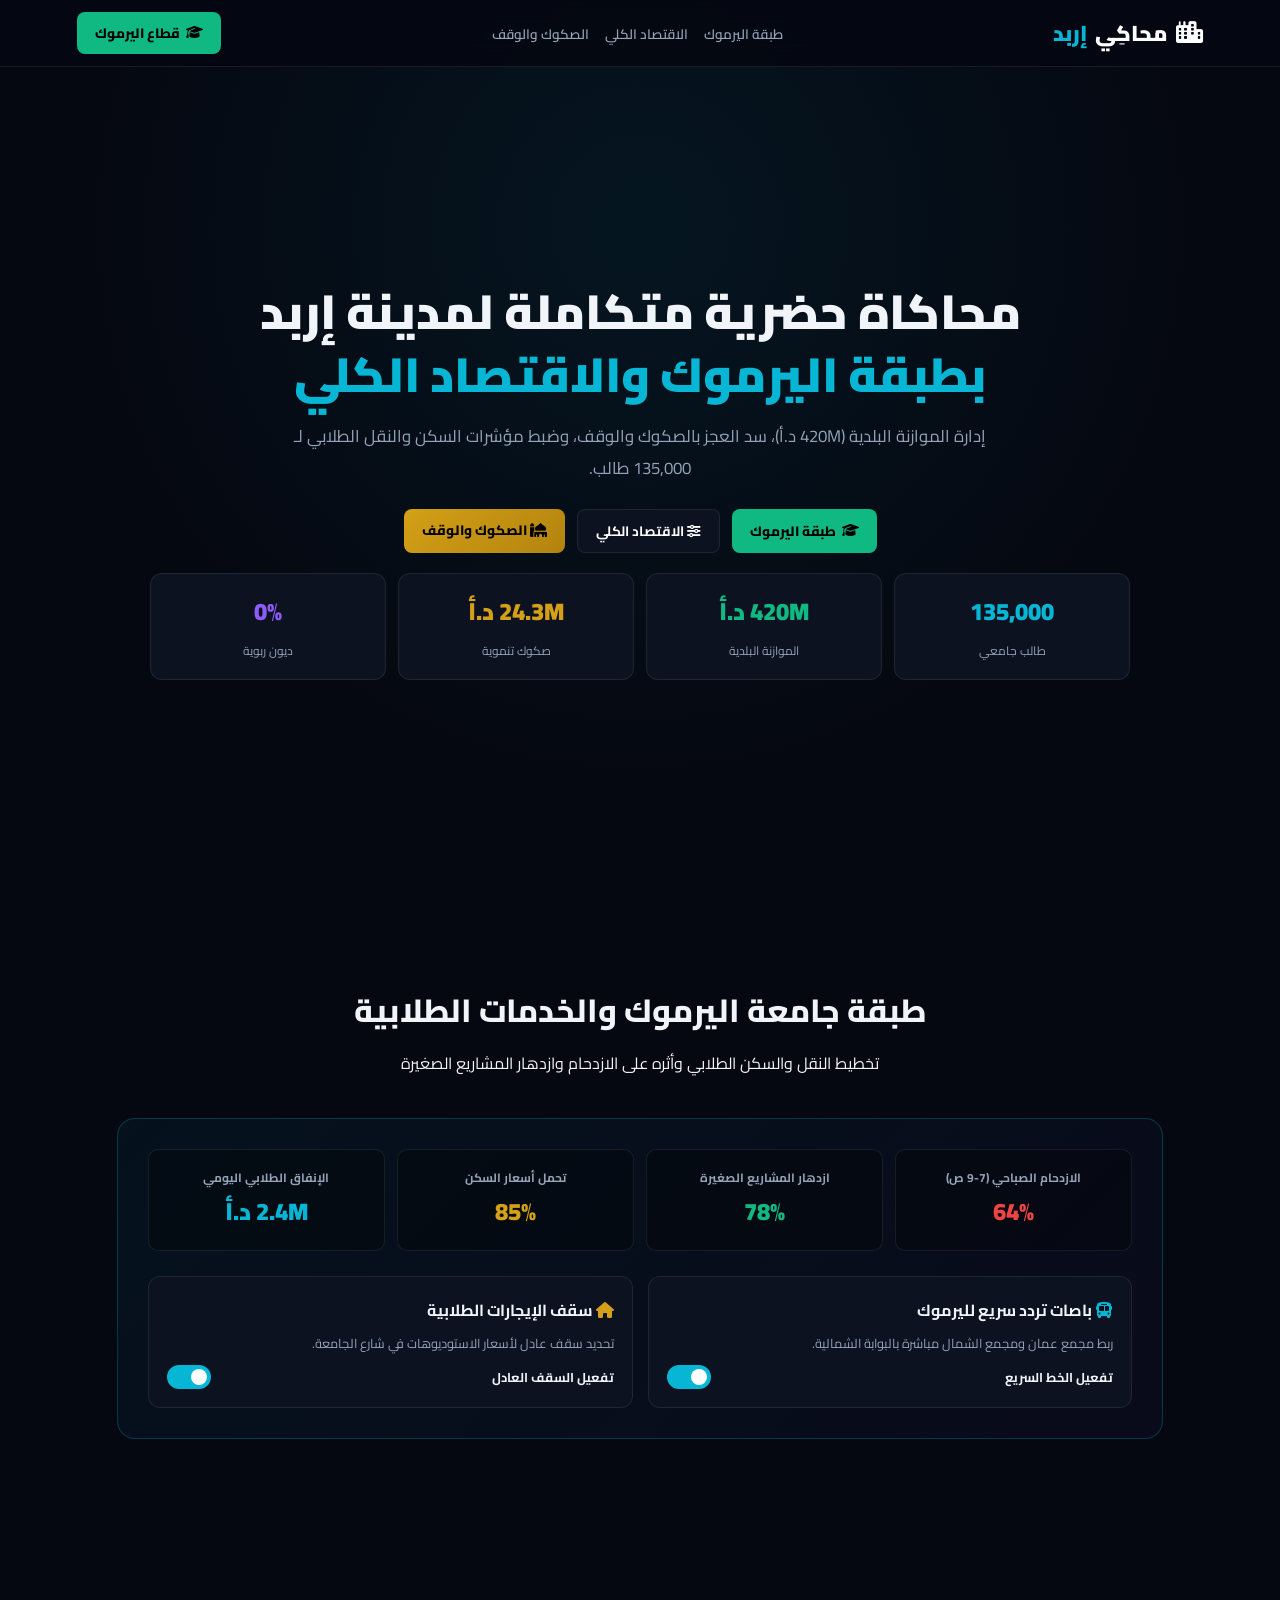
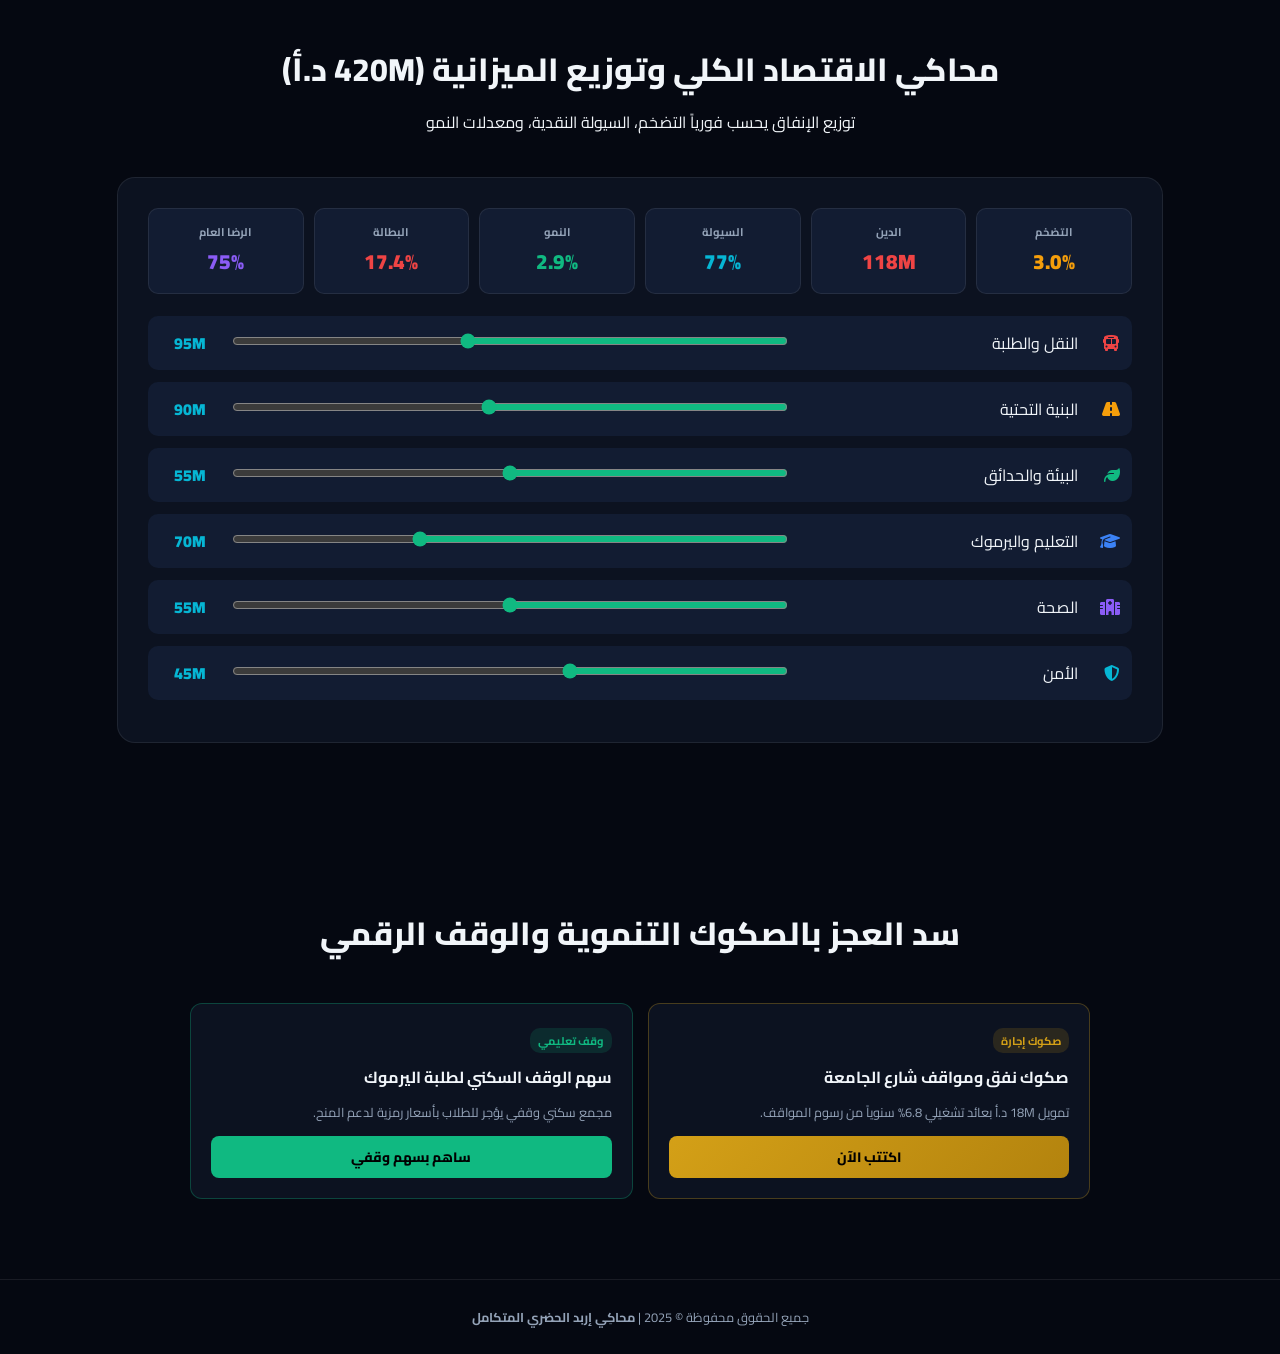
==== commit 0caa63e6: "Update index.html" ====
--- a/index.html
+++ b/index.html
@@ -4,81 +4,140 @@
     <meta charset="UTF-8">
     <meta name="viewport" content="width=device-width, initial-scale=1.0">
     <title>محاكِي إربد الحي | المنصة التشاركية المتكاملة</title>
+    
+    <!-- خط القاهرة والأيقونات -->
     <link href="https://fonts.googleapis.com/css2?family=Cairo:wght@400;600;700;900&display=swap" rel="stylesheet">
     <link rel="stylesheet" href="https://cdnjs.cloudflare.com/ajax/libs/font-awesome/6.5.1/css/all.min.css">
-    <link rel="stylesheet" href="static/css/style.css">
+    
+    <style>
+        :root {
+            --bg: #050811; --card: #0c1220; --card2: #121c32;
+            --green: #10b981; --green-glow: rgba(16, 185, 129, 0.35);
+            --blue: #3b82f6; --orange: #f59e0b; --red: #ef4444;
+            --purple: #8b5cf6; --cyan: #06b6d4; --gold: #d4a017;
+            --text: #f1f5f9; --muted: #94a3b8; --border: rgba(255, 255, 255, 0.08);
+            --transition: all 0.3s cubic-bezier(0.4, 0, 0.2, 1);
+        }
+        * { margin:0; padding:0; box-sizing:border-box; font-family:'Cairo',sans-serif; scroll-behavior:smooth; }
+        body { background:var(--bg); color:var(--text); overflow-x:hidden; }
+
+        header {
+            position:fixed; top:0; width:100%; background:rgba(5,8,17,0.94);
+            backdrop-filter:blur(15px); z-index:1000; border-bottom:1px solid var(--border);
+            padding:12px 6%; display:flex; justify-content:space-between; align-items:center;
+        }
+        .logo { font-size:1.35rem; font-weight:900; color:#fff; text-decoration:none; display:flex; align-items:center; gap:8px; }
+        .logo span { color:var(--cyan); }
+        nav ul { display:flex; list-style:none; gap:16px; }
+        nav a { color:var(--muted); text-decoration:none; font-weight:600; font-size:0.85rem; transition:var(--transition); }
+        nav a:hover { color:var(--cyan); }
+
+        .btn-main { background:var(--green); color:#000; padding:8px 18px; border-radius:8px; font-weight:800; font-size:0.85rem; border:none; cursor:pointer; text-decoration:none; display:inline-flex; align-items:center; gap:6px; }
+        .btn-gold { background:linear-gradient(135deg, var(--gold), #b3830e); color:#000; padding:8px 18px; border-radius:8px; font-weight:800; font-size:0.85rem; border:none; cursor:pointer; text-decoration:none; }
+        .btn-outline { background:var(--card); border:1px solid var(--border); color:#fff; padding:8px 18px; border-radius:8px; font-weight:700; font-size:0.85rem; text-decoration:none; cursor:pointer; }
+
+        .hero { min-height:100vh; padding:120px 6% 60px; display:flex; flex-direction:column; align-items:center; justify-content:center; text-align:center; background:radial-gradient(circle at 50% 25%, rgba(6,182,212,0.08) 0%, transparent 60%); }
+        .hero h1 { font-size:3rem; font-weight:900; max-width:900px; line-height:1.3; margin-bottom:15px; }
+        .hero h1 span { color:var(--cyan); }
+        .hero p { color:var(--muted); font-size:1.05rem; max-width:720px; margin-bottom:25px; }
+
+        .stats-row { display:grid; grid-template-columns:repeat(auto-fit, minmax(160px, 1fr)); gap:12px; max-width:980px; width:100%; margin-top:20px; }
+        .stat-card { background:var(--card); border:1px solid var(--border); border-radius:12px; padding:15px; text-align:center; }
+        .stat-card h3 { font-size:1.5rem; font-weight:900; }
+        .stat-card span { color:var(--muted); font-size:0.75rem; }
+
+        .section { padding:80px 6%; max-width:1200px; margin:auto; }
+        .sec-header { text-align:center; margin-bottom:40px; }
+        .sec-header h2 { font-size:2rem; font-weight:800; margin-bottom:8px; }
+
+        /* طبقة اليرموك */
+        .yarmouk-box { background:linear-gradient(135deg, rgba(6,182,212,0.06), rgba(139,92,246,0.04)); border:1px solid rgba(6,182,212,0.25); border-radius:18px; padding:30px; margin-bottom:40px; }
+        .yarmouk-grid { display:grid; grid-template-columns:repeat(auto-fit, minmax(180px, 1fr)); gap:12px; margin-bottom:25px; }
+        .yarmouk-card { background:rgba(0,0,0,0.3); border:1px solid var(--border); padding:16px; border-radius:10px; text-align:center; }
+        .yarmouk-card .val { font-size:1.5rem; font-weight:900; color:var(--cyan); }
+
+        .controls-grid { display:grid; grid-template-columns:repeat(auto-fit, minmax(260px, 1fr)); gap:15px; }
+        .control-item { background:var(--card); border:1px solid var(--border); border-radius:12px; padding:18px; }
+        .switch { position:relative; display:inline-block; width:44px; height:24px; }
+        .switch input { opacity:0; width:0; height:0; }
+        .slider-sw { position:absolute; cursor:pointer; inset:0; background:rgba(255,255,255,0.1); border-radius:24px; transition:.4s; }
+        .slider-sw:before { position:absolute; content:""; height:16px; width:16px; left:4px; bottom:4px; background:#fff; border-radius:50%; transition:.4s; }
+        input:checked + .slider-sw { background:var(--cyan); }
+        input:checked + .slider-sw:before { transform:translateX(20px); }
+
+        /* الاقتصاد الكلي */
+        .sim-container { background:var(--card); border:1px solid var(--border); border-radius:18px; padding:30px; max-width:1050px; margin:auto; }
+        .macro-grid { display:grid; grid-template-columns:repeat(auto-fit, minmax(130px, 1fr)); gap:10px; margin-bottom:22px; }
+        .macro-card { background:var(--card2); border:1px solid var(--border); border-radius:10px; padding:12px; text-align:center; }
+        .macro-val { font-size:1.3rem; font-weight:900; }
+
+        .sector-row { display:flex; align-items:center; gap:12px; margin-bottom:12px; padding:12px; background:var(--card2); border-radius:10px; flex-wrap:wrap; }
+        .sector-slider { flex:2; min-width:150px; }
+        .sector-slider input[type="range"] { width:100%; accent-color:var(--green); cursor:pointer; }
+        .sector-value { font-size:1rem; font-weight:900; color:var(--cyan); min-width:60px; text-align:center; }
+
+        footer { border-top:1px solid var(--border); padding:25px 6%; text-align:center; color:var(--muted); font-size:0.8rem; }
+        @media(max-width:768px) { .hero h1 { font-size:2rem; } nav ul { display:none; } .sector-row { flex-direction:column; text-align:center; } }
+    </style>
 </head>
 <body>
+
     <header>
         <a href="#" class="logo"><i class="fa-solid fa-city"></i> محاكِي <span>إربد</span></a>
         <nav>
             <ul>
                 <li><a href="#yarmouk">طبقة اليرموك</a></li>
                 <li><a href="#macro">الاقتصاد الكلي</a></li>
-                <li><a href="#factions">التفاوض الفصائلي</a></li>
                 <li><a href="#islamic">الصكوك والوقف</a></li>
             </ul>
         </nav>
-        <a href="#yarmouk" class="btn-main"><i class="fa-solid fa-graduation-cap"></i> جامعة اليرموك</a>
+        <a href="#yarmouk" class="btn-main"><i class="fa-solid fa-graduation-cap"></i> قطاع اليرموك</a>
     </header>
 
     <section class="hero">
-        <div style="background:rgba(6,182,212,0.1); border:1px solid rgba(6,182,212,0.3); color:var(--cyan); padding:6px 18px; border-radius:30px; font-size:0.8rem; font-weight:700; margin-bottom:15px; display:inline-flex; align-items:center; gap:8px;">
-            <i class="fa-solid fa-graduation-cap"></i> المنصة التشاركية الشاملة لمدينة إربد
-        </div>
-        <h1>محاكاة حضرية متكاملة لمدينة إربد <span>بطبقة اليرموك والاقتصاد الإسلامي</span></h1>
-        <p style="color:var(--muted); max-width:700px; margin-bottom:25px;">إدارة الموازنة العامة (420M د.أ)، سد العجز بالصكوك والوقف، تخفيف أزمات النقل الطلابي، والتفاوض اللحظي بين الفصائل.</p>
+        <h1>محاكاة حضرية متكاملة لمدينة إربد <span>بطبقة اليرموك والاقتصاد الكلي</span></h1>
+        <p>إدارة الموازنة البلدية (420M د.أ)، سد العجز بالصكوك والوقف، وضبط مؤشرات السكن والنقل الطلابي لـ 135,000 طالب.</p>
         <div style="display:flex; gap:12px; flex-wrap:wrap; justify-content:center;">
             <a href="#yarmouk" class="btn-main"><i class="fa-solid fa-graduation-cap"></i> طبقة اليرموك</a>
             <a href="#macro" class="btn-outline"><i class="fa-solid fa-sliders"></i> الاقتصاد الكلي</a>
             <a href="#islamic" class="btn-gold"><i class="fa-solid fa-mosque"></i> الصكوك والوقف</a>
         </div>
+        <div class="stats-row">
+            <div class="stat-card"><h3 style="color:var(--cyan);">135,000</h3><span>طالب جامعي</span></div>
+            <div class="stat-card"><h3 style="color:var(--green);">420M د.أ</h3><span>الموازنة البلدية</span></div>
+            <div class="stat-card"><h3 style="color:var(--gold);">24.3M د.أ</h3><span>صكوك تنموية</span></div>
+            <div class="stat-card"><h3 style="color:var(--purple);">0%</h3><span>ديون ربوية</span></div>
+        </div>
     </section>
 
     <!-- 🎓 طبقة اليرموك -->
     <section class="section" id="yarmouk">
         <div class="sec-header">
-            <h2>طبقة جامعة اليرموك والاقتصاد الطلابي</h2>
-            <p>أي تعديل في خدمات النقل والسكن ينعكس فوراً على ازدهار الأسواق والازدحام الصباحي</p>
-        </div>
-        <div class="yarmouk-layer">
-            <div class="yarmouk-kpi-grid">
-                <div class="yarmouk-kpi"><h5>الازدحام الصباحي (7-9 ص)</h5><div class="val" id="yCongestion" style="color:var(--red);">82%</div></div>
-                <div class="yarmouk-kpi"><h5>ازدهار المشاريع الصغيرة</h5><div class="val" id="yBizBoom" style="color:var(--green);">72%</div></div>
-                <div class="yarmouk-kpi"><h5>تحمل أسعار السكن</h5><div class="val" id="yHousing" style="color:var(--gold);">68%</div></div>
-                <div class="yarmouk-kpi"><h5>الإنفاق الطلابي اليومي</h5><div class="val" id="ySpend" style="color:var(--cyan);">2.4M د.أ</div></div>
-            </div>
-            <div class="yarmouk-controls">
-                <div class="yarmouk-card">
-                    <h4><i class="fa-solid fa-clock" style="color:var(--cyan);"></i> الدوام المرن</h4>
-                    <p style="font-size:0.8rem; color:var(--muted); margin-bottom:10px;">فترتان دراسيتان لتخفيف الازدحام.</p>
+            <h2>طبقة جامعة اليرموك والخدمات الطلابية</h2>
+            <p>تخطيط النقل والسكن الطلابي وأثره على الازدحام وازدهار المشاريع الصغيرة</p>
+        </div>
+        <div class="yarmouk-box">
+            <div class="yarmouk-grid">
+                <div class="yarmouk-card"><h5 style="font-size:0.75rem; color:var(--muted);">الازدحام الصباحي (7-9 ص)</h5><div class="val" id="yCongestion" style="color:var(--red);">82%</div></div>
+                <div class="yarmouk-card"><h5 style="font-size:0.75rem; color:var(--muted);">ازدهار المشاريع الصغيرة</h5><div class="val" id="yBizBoom" style="color:var(--green);">72%</div></div>
+                <div class="yarmouk-card"><h5 style="font-size:0.75rem; color:var(--muted);">تحمل أسعار السكن</h5><div class="val" id="yHousing" style="color:var(--gold);">68%</div></div>
+                <div class="yarmouk-card"><h5 style="font-size:0.75rem; color:var(--muted);">الإنفاق الطلابي اليومي</h5><div class="val" id="ySpend" style="color:var(--cyan);">2.4M د.أ</div></div>
+            </div>
+            <div class="controls-grid">
+                <div class="control-item">
+                    <h4 style="margin-bottom:6px;"><i class="fa-solid fa-bus" style="color:var(--cyan);"></i> باصات تردد سريع لليرموك</h4>
+                    <p style="font-size:0.8rem; color:var(--muted); margin-bottom:10px;">ربط مجمع عمان ومجمع الشمال مباشرة بالبوابة الشمالية.</p>
                     <div style="display:flex; justify-content:space-between; align-items:center;">
-                        <span style="font-size:0.82rem; font-weight:bold;">تفعيل</span>
-                        <label class="switch"><input type="checkbox" id="toggleCampus" checked onchange="updateYarmoukLayer()"><span class="slider-sw"></span></label>
+                        <span style="font-size:0.8rem; font-weight:bold;">تفعيل الخط السريع</span>
+                        <label class="switch"><input type="checkbox" id="tBuses" checked onchange="updateYarmouk()"><span class="slider-sw"></span></label>
                     </div>
                 </div>
-                <div class="yarmouk-card">
-                    <h4><i class="fa-solid fa-store" style="color:var(--gold);"></i> دعم المشاريع الصغيرة</h4>
-                    <p style="font-size:0.8rem; color:var(--muted); margin-bottom:10px;">تسهيل تراخيص مكتبات ومطاعم شارع الجامعة.</p>
+                <div class="control-item">
+                    <h4 style="margin-bottom:6px;"><i class="fa-solid fa-house" style="color:var(--gold);"></i> سقف الإيجارات الطلابية</h4>
+                    <p style="font-size:0.8rem; color:var(--muted); margin-bottom:10px;">تحديد سقف عادل لأسعار الاستوديوهات في شارع الجامعة.</p>
                     <div style="display:flex; justify-content:space-between; align-items:center;">
-                        <span style="font-size:0.82rem; font-weight:bold;">تفعيل</span>
-                        <label class="switch"><input type="checkbox" id="toggleBiz" checked onchange="updateYarmoukLayer()"><span class="slider-sw"></span></label>
-                    </div>
-                </div>
-                <div class="yarmouk-card">
-                    <h4><i class="fa-solid fa-bus" style="color:var(--green);"></i> حافلات ترددية سريعة</h4>
-                    <p style="font-size:0.8rem; color:var(--muted); margin-bottom:10px;">ربط مجمع عمان الجديد باليرموك مباشرة.</p>
-                    <div style="display:flex; justify-content:space-between; align-items:center;">
-                        <span style="font-size:0.82rem; font-weight:bold;">تفعيل</span>
-                        <label class="switch"><input type="checkbox" id="toggleMorning" checked onchange="updateYarmoukLayer()"><span class="slider-sw"></span></label>
-                    </div>
-                </div>
-                <div class="yarmouk-card">
-                    <h4><i class="fa-solid fa-house" style="color:var(--purple);"></i> سقف الإيجارات الطلابي</h4>
-                    <p style="font-size:0.8rem; color:var(--muted); margin-bottom:10px;">تحديد سقف عادل لإيجارات سكنات الطلاب.</p>
-                    <div style="display:flex; justify-content:space-between; align-items:center;">
-                        <span style="font-size:0.82rem; font-weight:bold;">تفعيل</span>
-                        <label class="switch"><input type="checkbox" id="toggleHousing" checked onchange="updateYarmoukLayer()"><span class="slider-sw"></span></label>
+                        <span style="font-size:0.8rem; font-weight:bold;">تفعيل السقف العادل</span>
+                        <label class="switch"><input type="checkbox" id="tHousing" checked onchange="updateYarmouk()"><span class="slider-sw"></span></label>
                     </div>
                 </div>
             </div>
@@ -88,24 +147,24 @@
     <!-- 📊 الاقتصاد الكلي -->
     <section class="section" id="macro">
         <div class="sec-header">
-            <h2>محاكي الاقتصاد الكلي والموازنة (420M د.أ)</h2>
-            <p>توزيع الميزانية ينعكس فورياً على التضخم، السيولة، والنمو</p>
-        </div>
-        <div style="background:var(--card); border:1px solid var(--border); border-radius:18px; padding:25px; max-width:1000px; margin:auto;">
+            <h2>محاكي الاقتصاد الكلي وتوزيع الميزانية (420M د.أ)</h2>
+            <p>توزيع الإنفاق يحسب فورياً التضخم، السيولة النقدية، ومعدلات النمو</p>
+        </div>
+        <div class="sim-container">
             <div class="macro-grid">
-                <div class="macro-card"><h4 style="font-size:0.7rem; color:var(--muted);">التضخم</h4><div class="macro-val" id="valInflation" style="color:var(--orange);">3.2%</div></div>
-                <div class="macro-card"><h4 style="font-size:0.7rem; color:var(--muted);">الدين</h4><div class="macro-val" id="valDebt" style="color:var(--red);">120M</div></div>
-                <div class="macro-card"><h4 style="font-size:0.7rem; color:var(--muted);">السيولة</h4><div class="macro-val" id="valLiquidity" style="color:var(--cyan);">75%</div></div>
-                <div class="macro-card"><h4 style="font-size:0.7rem; color:var(--muted);">النمو</h4><div class="macro-val" id="valGrowth" style="color:var(--green);">2.1%</div></div>
-                <div class="macro-card"><h4 style="font-size:0.7rem; color:var(--muted);">البطالة</h4><div class="macro-val" id="valUnemployment" style="color:var(--red);">18%</div></div>
-                <div class="macro-card"><h4 style="font-size:0.7rem; color:var(--muted);">الرضا العام</h4><div class="macro-val" id="valSatisfaction" style="color:var(--purple);">74%</div></div>
-            </div>
-            <div class="sector-row"><i class="fa-solid fa-bus" style="color:var(--cyan); width:30px;"></i><span style="flex:1;">النقل والطلبة</span><div class="sector-slider"><input type="range" min="20" max="150" value="95" id="s0" oninput="dispatchMacroUpdate()"></div><div class="sector-value" id="v0">95M</div></div>
-            <div class="sector-row"><i class="fa-solid fa-road" style="color:var(--orange); width:30px;"></i><span style="flex:1;">البنية التحتية</span><div class="sector-slider"><input type="range" min="20" max="150" value="90" id="s1" oninput="dispatchMacroUpdate()"></div><div class="sector-value" id="v1">90M</div></div>
-            <div class="sector-row"><i class="fa-solid fa-leaf" style="color:var(--green); width:30px;"></i><span style="flex:1;">البيئة</span><div class="sector-slider"><input type="range" min="10" max="100" value="55" id="s2" oninput="dispatchMacroUpdate()"></div><div class="sector-value" id="v2">55M</div></div>
-            <div class="sector-row"><i class="fa-solid fa-graduation-cap" style="color:var(--blue); width:30px;"></i><span style="flex:1;">التعليم واليرموك</span><div class="sector-slider"><input type="range" min="10" max="100" value="70" id="s3" oninput="dispatchMacroUpdate()"></div><div class="sector-value" id="v3">70M</div></div>
-            <div class="sector-row"><i class="fa-solid fa-hospital" style="color:var(--purple); width:30px;"></i><span style="flex:1;">الصحة</span><div class="sector-slider"><input type="range" min="10" max="100" value="55" id="s4" oninput="dispatchMacroUpdate()"></div><div class="sector-value" id="v4">55M</div></div>
-            <div class="sector-row"><i class="fa-solid fa-shield-halved" style="color:var(--cyan); width:30px;"></i><span style="flex:1;">الأمن</span><div class="sector-slider"><input type="range" min="10" max="100" value="45" id="s5" oninput="dispatchMacroUpdate()"></div><div class="sector-value" id="v5">45M</div></div>
+                <div class="macro-card"><h4 style="font-size:0.7rem; color:var(--muted);">التضخم</h4><div class="macro-val" id="vInf" style="color:var(--orange);">3.2%</div></div>
+                <div class="macro-card"><h4 style="font-size:0.7rem; color:var(--muted);">الدين</h4><div class="macro-val" id="vDebt" style="color:var(--red);">118M</div></div>
+                <div class="macro-card"><h4 style="font-size:0.7rem; color:var(--muted);">السيولة</h4><div class="macro-val" id="vLiq" style="color:var(--cyan);">76%</div></div>
+                <div class="macro-card"><h4 style="font-size:0.7rem; color:var(--muted);">النمو</h4><div class="macro-val" id="vGro" style="color:var(--green);">2.4%</div></div>
+                <div class="macro-card"><h4 style="font-size:0.7rem; color:var(--muted);">البطالة</h4><div class="macro-val" id="vUne" style="color:var(--red);">17.4%</div></div>
+                <div class="macro-card"><h4 style="font-size:0.7rem; color:var(--muted);">الرضا العام</h4><div class="macro-val" id="vSat" style="color:var(--purple);">76%</div></div>
+            </div>
+            <div class="sector-row"><i class="fa-solid fa-bus" style="color:var(--red); width:30px;"></i><span style="flex:1;">النقل والطلبة</span><div class="sector-slider"><input type="range" min="20" max="150" value="95" id="s0" oninput="runSim()"></div><div class="sector-value" id="val0">95M</div></div>
+            <div class="sector-row"><i class="fa-solid fa-road" style="color:var(--orange); width:30px;"></i><span style="flex:1;">البنية التحتية</span><div class="sector-slider"><input type="range" min="20" max="150" value="90" id="s1" oninput="runSim()"></div><div class="sector-value" id="val1">90M</div></div>
+            <div class="sector-row"><i class="fa-solid fa-leaf" style="color:var(--green); width:30px;"></i><span style="flex:1;">البيئة والحدائق</span><div class="sector-slider"><input type="range" min="10" max="100" value="55" id="s2" oninput="runSim()"></div><div class="sector-value" id="val2">55M</div></div>
+            <div class="sector-row"><i class="fa-solid fa-graduation-cap" style="color:var(--blue); width:30px;"></i><span style="flex:1;">التعليم واليرموك</span><div class="sector-slider"><input type="range" min="10" max="100" value="70" id="s3" oninput="runSim()"></div><div class="sector-value" id="val3">70M</div></div>
+            <div class="sector-row"><i class="fa-solid fa-hospital" style="color:var(--purple); width:30px;"></i><span style="flex:1;">الصحة</span><div class="sector-slider"><input type="range" min="10" max="100" value="55" id="s4" oninput="runSim()"></div><div class="sector-value" id="val4">55M</div></div>
+            <div class="sector-row"><i class="fa-solid fa-shield-halved" style="color:var(--cyan); width:30px;"></i><span style="flex:1;">الأمن</span><div class="sector-slider"><input type="range" min="10" max="100" value="45" id="s5" oninput="runSim()"></div><div class="sector-value" id="val5">45M</div></div>
         </div>
     </section>
 
@@ -113,19 +172,18 @@
     <section class="section" id="islamic">
         <div class="sec-header">
             <h2>سد العجز بالصكوك التنموية والوقف الرقمي</h2>
-            <p>تمويل المشاريع الكبرى بدون ديون ربوية</p>
         </div>
         <div style="display:grid; grid-template-columns:repeat(auto-fit, minmax(280px, 1fr)); gap:15px; max-width:900px; margin:auto;">
             <div style="background:var(--card); border:1px solid rgba(212,160,23,0.3); border-radius:12px; padding:20px;">
                 <span style="background:rgba(212,160,23,0.15); color:var(--gold); font-size:0.7rem; font-weight:bold; padding:2px 8px; border-radius:10px;">صكوك إجارة</span>
                 <h4 style="margin:8px 0;">صكوك نفق ومواقف شارع الجامعة</h4>
                 <p style="font-size:0.8rem; color:var(--muted); margin-bottom:12px;">تمويل 18M د.أ بعائد تشغيلي 6.8% سنوياً من رسوم المواقف.</p>
-                <button class="btn-gold" style="width:100%; justify-content:center;" onclick="alert('تم تسجيل اكتتابك في الصكوك بنجاح!')">اكتتب الآن</button>
+                <button class="btn-gold" style="width:100%; justify-content:center;" onclick="alert('تم تسجيل الاكتتاب في الصكوك بنجاح!')">اكتتب الآن</button>
             </div>
             <div style="background:var(--card); border:1px solid rgba(16,185,129,0.3); border-radius:12px; padding:20px;">
                 <span style="background:rgba(16,185,129,0.15); color:var(--green); font-size:0.7rem; font-weight:bold; padding:2px 8px; border-radius:10px;">وقف تعليمي</span>
                 <h4 style="margin:8px 0;">سهم الوقف السكني لطلبة اليرموك</h4>
-                <p style="font-size:0.8rem; color:var(--muted); margin-bottom:12px;">إنشاء مجمع سكني غير ربحي ريعه مخصص لمنح الطلبة.</p>
+                <p style="font-size:0.8rem; color:var(--muted); margin-bottom:12px;">مجمع سكني وقفي يؤجر للطلاب بأسعار رمزية لدعم المنح.</p>
                 <button class="btn-main" style="width:100%; justify-content:center;" onclick="alert('تم تسجيل مساهمتك الوقفية بنجاح!')">ساهم بسهم وقفي</button>
             </div>
         </div>
@@ -133,6 +191,29 @@
 
     <footer><p>جميع الحقوق محفوظة &copy; 2025 | <strong>محاكِي إربد الحضري المتكامل</strong></p></footer>
 
-    <script src="static/js/main.js"></script>
+    <script>
+        function updateYarmouk() {
+            const b = document.getElementById('tBuses').checked;
+            const h = document.getElementById('tHousing').checked;
+            document.getElementById('yCongestion').innerText = (b ? '64%' : '88%');
+            document.getElementById('yBizBoom').innerText = (h ? '78%' : '65%');
+            document.getElementById('yHousing').innerText = (h ? '85%' : '52%');
+        }
+
+        function runSim() {
+            const allocs = [0,1,2,3,4,5].map(i => parseInt(document.getElementById('s'+i).value));
+            allocs.forEach((v, i) => document.getElementById('val'+i).innerText = v + 'M');
+
+            const total = allocs.reduce((a, b) => a + b, 0);
+            const bal = 420 - total;
+            document.getElementById('vInf').innerText = Math.max(1.2, (3.2 + (total > 420 ? (total-420)*0.03 : -0.2))).toFixed(1) + '%';
+            document.getElementById('vLiq').innerText = Math.max(15, Math.min(95, (76 + bal*0.1))).toFixed(0) + '%';
+            document.getElementById('vGro').innerText = (2.4 + (allocs[3]/420)*3).toFixed(1) + '%';
+            document.getElementById('vSat').innerText = Math.min(96, Math.max(20, Math.round(74 + bal*0.05))).toFixed(0) + '%';
+        }
+
+        updateYarmouk();
+        runSim();
+    </script>
 </body>
 </html>
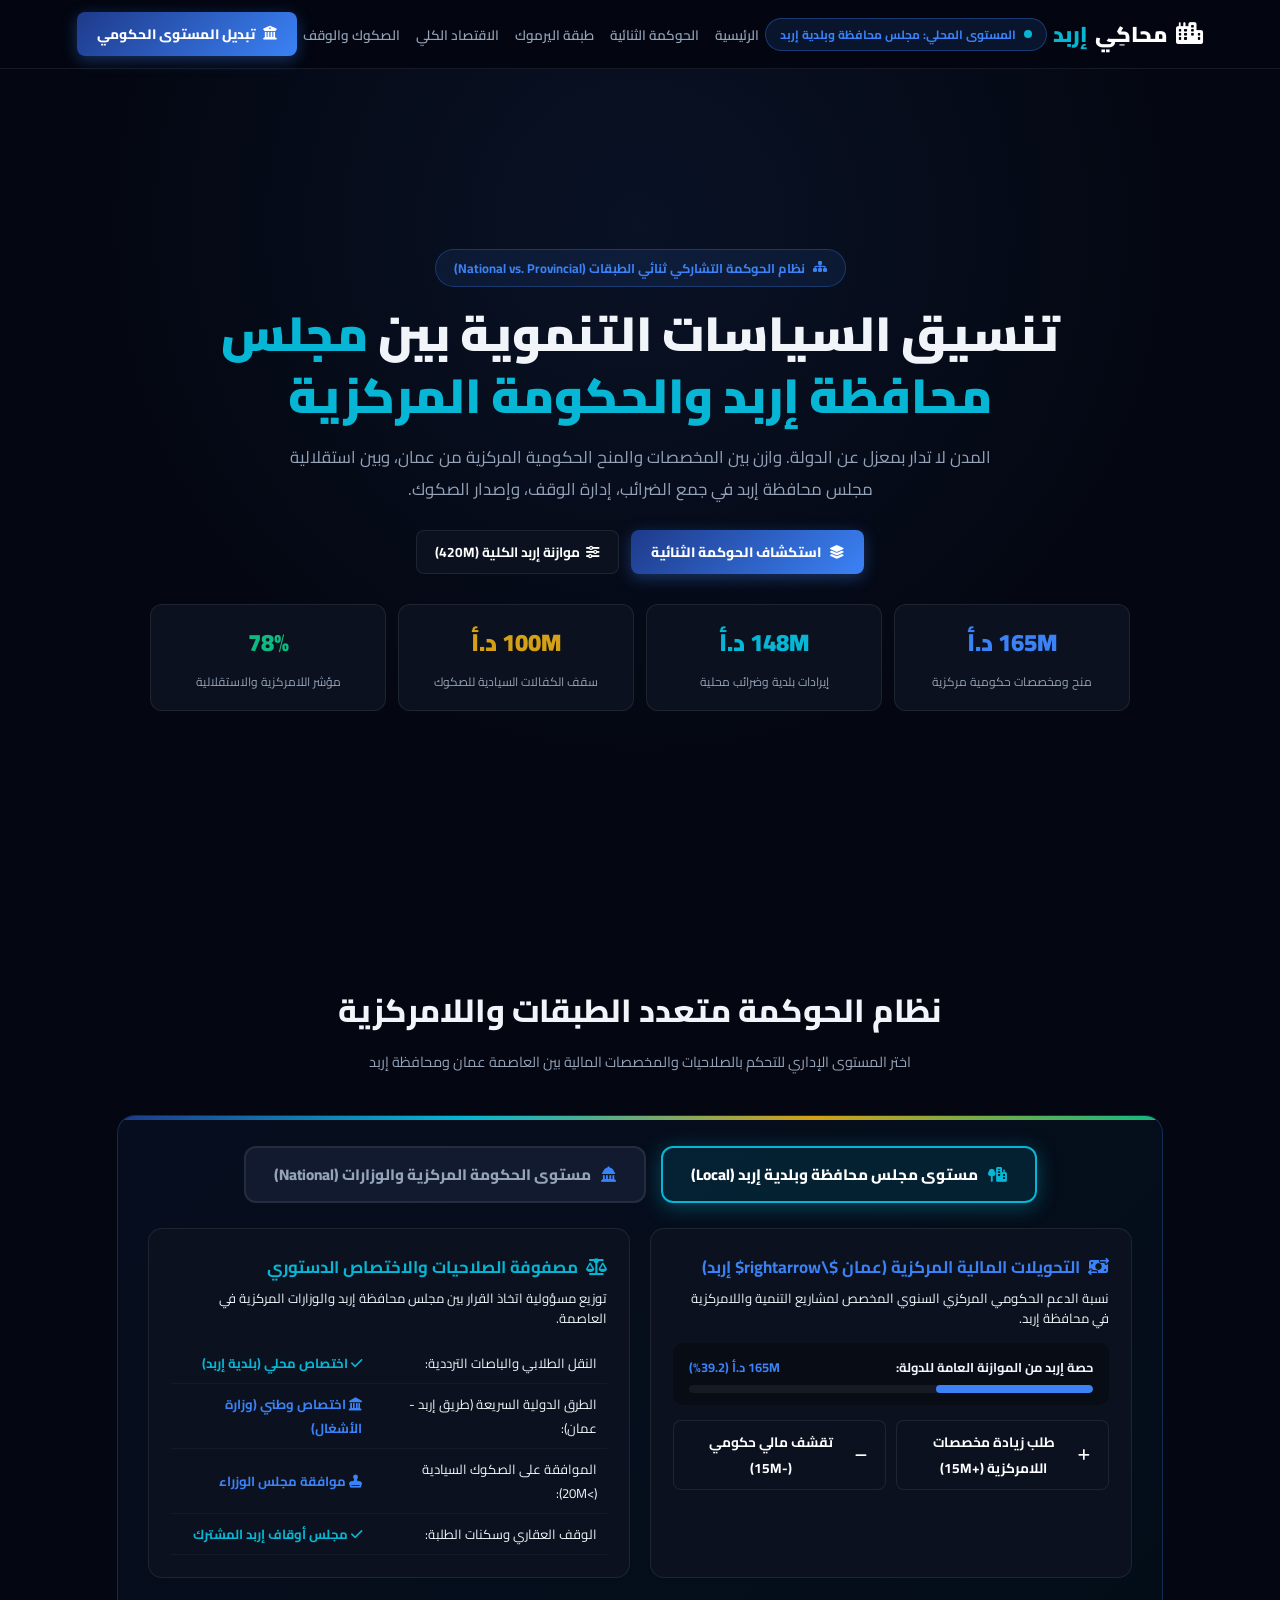
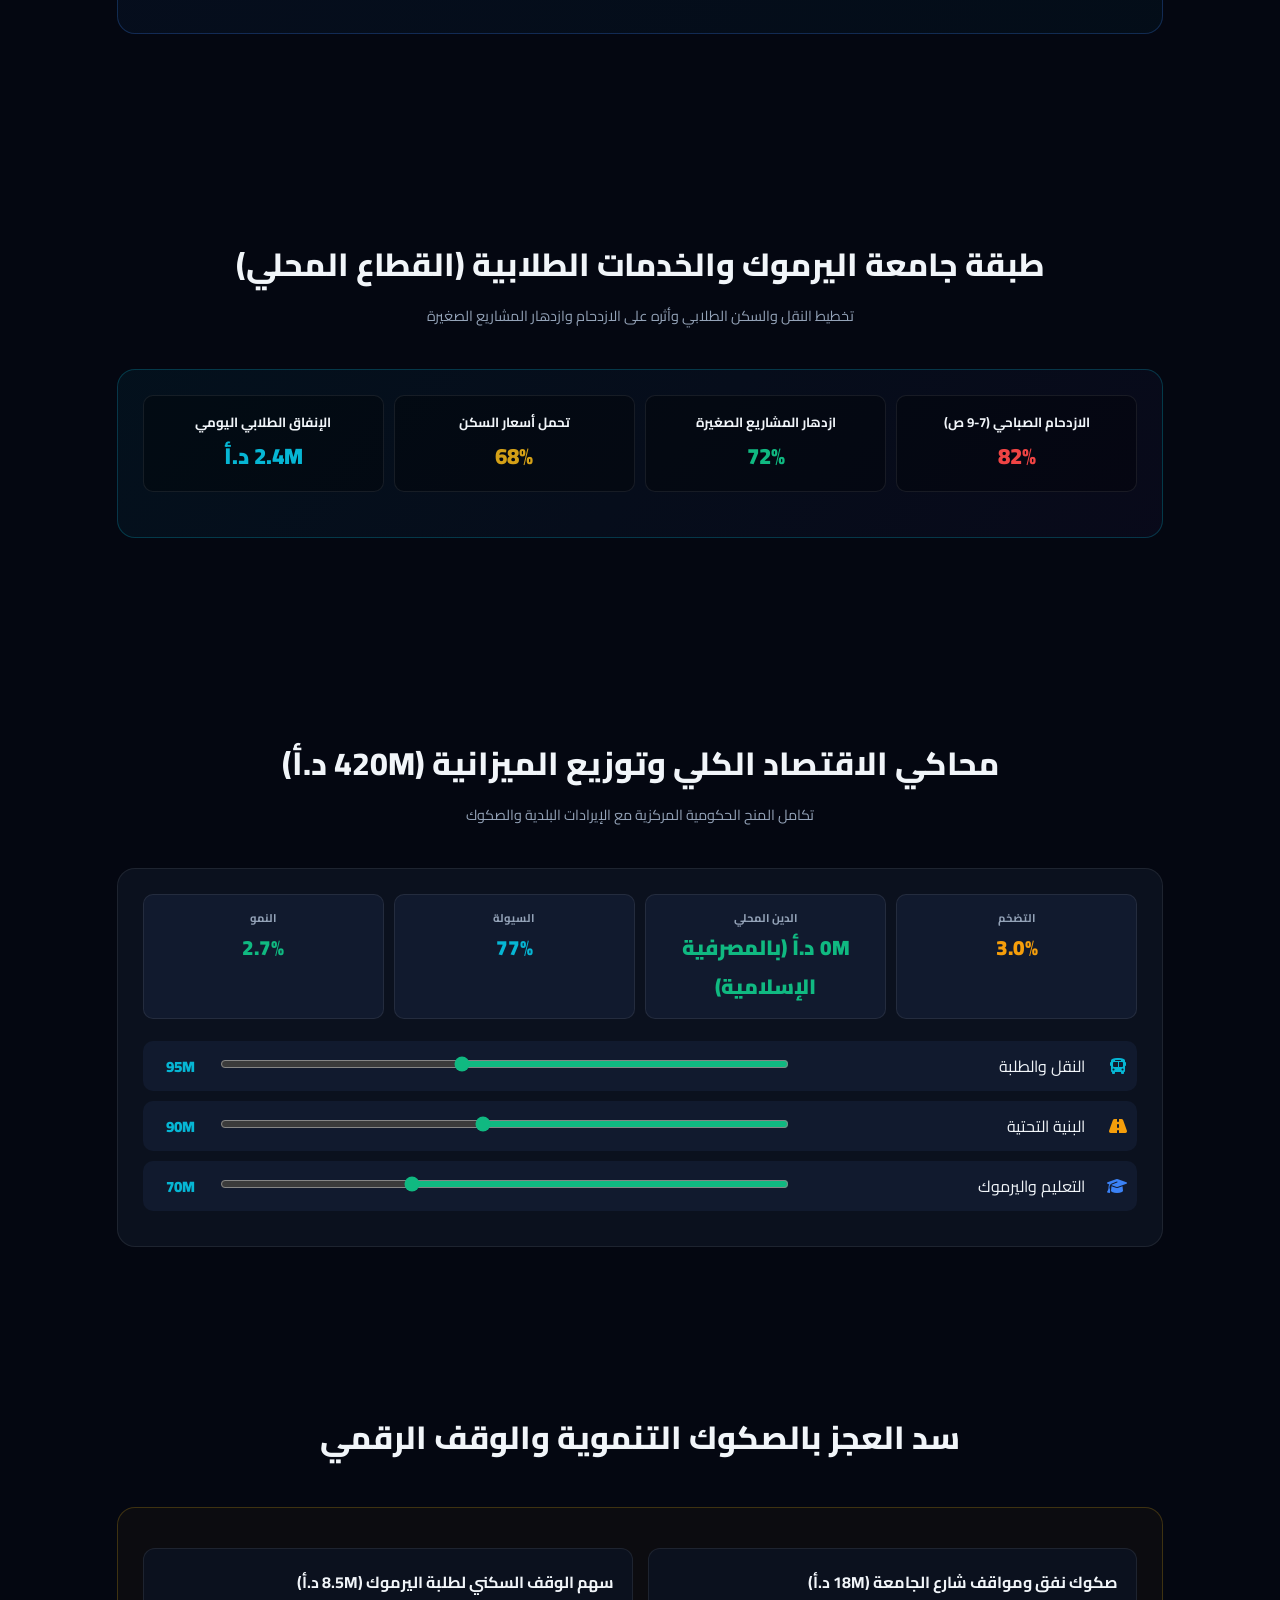
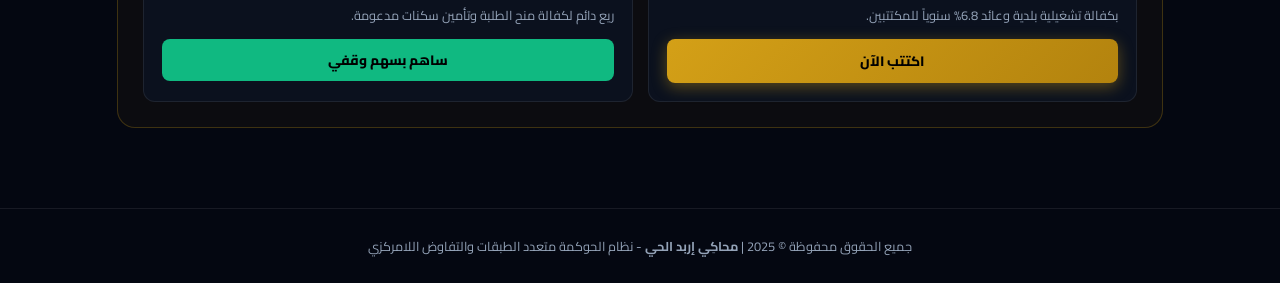
==== commit 462e7e0b: "Update index.html" ====
--- a/index.html
+++ b/index.html
@@ -3,26 +3,44 @@
 <head>
     <meta charset="UTF-8">
     <meta name="viewport" content="width=device-width, initial-scale=1.0">
-    <title>محاكِي إربد الحي | المنصة التشاركية المتكاملة</title>
+    <title>محاكِي إربد الحي | نظام الحوكمة متعدد الطبقات والذكاء الاصطناعي والصكوك</title>
+    <meta name="description" content="منظومة الحوكمة التشاركية متعددة الطبقات (المستوى الوطني vs المستوى المحلي)، ومحاكاة الاقتصاد الكلي والوقف لمدينة إربد.">
     
-    <!-- خط القاهرة والأيقونات -->
+    <!-- خط القاهرة -->
     <link href="https://fonts.googleapis.com/css2?family=Cairo:wght@400;600;700;900&display=swap" rel="stylesheet">
+    <!-- أيقونات FontAwesome -->
     <link rel="stylesheet" href="https://cdnjs.cloudflare.com/ajax/libs/font-awesome/6.5.1/css/all.min.css">
-    
+
     <style>
         :root {
-            --bg: #050811; --card: #0c1220; --card2: #121c32;
-            --green: #10b981; --green-glow: rgba(16, 185, 129, 0.35);
-            --blue: #3b82f6; --orange: #f59e0b; --red: #ef4444;
-            --purple: #8b5cf6; --cyan: #06b6d4; --gold: #d4a017;
-            --text: #f1f5f9; --muted: #94a3b8; --border: rgba(255, 255, 255, 0.08);
+            --bg: #040711;
+            --card: #0b111e;
+            --card2: #111a2e;
+            --green: #10b981;
+            --green-glow: rgba(16, 185, 129, 0.35);
+            --blue: #3b82f6;
+            --blue-glow: rgba(59, 130, 246, 0.35);
+            --orange: #f59e0b;
+            --red: #ef4444;
+            --purple: #8b5cf6;
+            --purple-glow: rgba(139, 92, 246, 0.4);
+            --cyan: #06b6d4;
+            --cyan-glow: rgba(6, 182, 212, 0.35);
+            --gold: #d4a017;
+            --gold-glow: rgba(212, 160, 23, 0.4);
+            --national-flag: #e50914;
+            --text: #f1f5f9;
+            --muted: #94a3b8;
+            --border: rgba(255, 255, 255, 0.08);
             --transition: all 0.3s cubic-bezier(0.4, 0, 0.2, 1);
         }
+
         * { margin:0; padding:0; box-sizing:border-box; font-family:'Cairo',sans-serif; scroll-behavior:smooth; }
         body { background:var(--bg); color:var(--text); overflow-x:hidden; }
 
+        /* Header */
         header {
-            position:fixed; top:0; width:100%; background:rgba(5,8,17,0.94);
+            position:fixed; top:0; width:100%; background:rgba(4,7,17,0.95);
             backdrop-filter:blur(15px); z-index:1000; border-bottom:1px solid var(--border);
             padding:12px 6%; display:flex; justify-content:space-between; align-items:center;
         }
@@ -31,17 +49,66 @@
         nav ul { display:flex; list-style:none; gap:16px; }
         nav a { color:var(--muted); text-decoration:none; font-weight:600; font-size:0.85rem; transition:var(--transition); }
         nav a:hover { color:var(--cyan); }
-
-        .btn-main { background:var(--green); color:#000; padding:8px 18px; border-radius:8px; font-weight:800; font-size:0.85rem; border:none; cursor:pointer; text-decoration:none; display:inline-flex; align-items:center; gap:6px; }
-        .btn-gold { background:linear-gradient(135deg, var(--gold), #b3830e); color:#000; padding:8px 18px; border-radius:8px; font-weight:800; font-size:0.85rem; border:none; cursor:pointer; text-decoration:none; }
-        .btn-outline { background:var(--card); border:1px solid var(--border); color:#fff; padding:8px 18px; border-radius:8px; font-weight:700; font-size:0.85rem; text-decoration:none; cursor:pointer; }
-
-        .hero { min-height:100vh; padding:120px 6% 60px; display:flex; flex-direction:column; align-items:center; justify-content:center; text-align:center; background:radial-gradient(circle at 50% 25%, rgba(6,182,212,0.08) 0%, transparent 60%); }
-        .hero h1 { font-size:3rem; font-weight:900; max-width:900px; line-height:1.3; margin-bottom:15px; }
+        
+        .gov-level-badge {
+            background:rgba(59,130,246,0.12); border:1px solid rgba(59,130,246,0.35);
+            color:var(--blue); padding:4px 14px; border-radius:20px; font-size:0.75rem;
+            font-weight:bold; display:inline-flex; align-items:center; gap:8px;
+        }
+        .pulse-live { width:8px; height:8px; background:var(--cyan); border-radius:50%; animation:blink 1.2s infinite; }
+        @keyframes blink { 0%, 100% { opacity: 1; } 50% { opacity: 0.2; } }
+
+        /* Buttons */
+        .btn-main {
+            background:var(--green); color:#000; padding:8px 18px; border-radius:8px;
+            font-weight:800; font-size:0.85rem; border:none; cursor:pointer; text-decoration:none;
+            display:inline-flex; align-items:center; gap:6px; transition:var(--transition);
+        }
+        .btn-main:hover { background:#34d399; transform:translateY(-2px); box-shadow:0 4px 15px var(--green-glow); }
+        
+        .btn-gold {
+            background:linear-gradient(135deg, var(--gold), #b3830e); color:#000;
+            padding:9px 20px; border-radius:8px; font-weight:800; font-size:0.85rem;
+            border:none; cursor:pointer; text-decoration:none; display:inline-flex; align-items:center; gap:6px;
+            transition:var(--transition); box-shadow:0 4px 15px var(--gold-glow);
+        }
+
+        .btn-national {
+            background:linear-gradient(135deg, #1e3a8a, #3b82f6); color:#fff;
+            padding:9px 20px; border-radius:8px; font-weight:800; font-size:0.85rem;
+            border:none; cursor:pointer; text-decoration:none; display:inline-flex; align-items:center; gap:8px;
+            transition:var(--transition); box-shadow:0 4px 15px var(--blue-glow);
+        }
+
+        .btn-outline {
+            background:var(--card); border:1px solid var(--border); color:#fff;
+            padding:8px 18px; border-radius:8px; font-weight:700; font-size:0.85rem;
+            cursor:pointer; transition:var(--transition); text-decoration:none;
+            display:inline-flex; align-items:center; gap:6px;
+        }
+        .btn-outline:hover { border-color:var(--cyan); color:var(--cyan); }
+
+        /* Hero */
+        .hero {
+            min-height:100vh; padding:120px 6% 60px; display:flex; flex-direction:column;
+            align-items:center; justify-content:center; text-align:center;
+            background:radial-gradient(circle at 50% 25%, rgba(59,130,246,0.09) 0%, transparent 60%);
+        }
+        .hero-badge {
+            background:rgba(59,130,246,0.1); border:1px solid rgba(59,130,246,0.3);
+            color:var(--blue); padding:6px 18px; border-radius:30px; font-size:0.8rem;
+            font-weight:700; margin-bottom:15px; display:inline-flex; align-items:center; gap:8px;
+        }
+        .hero h1 { font-size:3rem; font-weight:900; max-width:940px; line-height:1.3; margin-bottom:15px; }
         .hero h1 span { color:var(--cyan); }
-        .hero p { color:var(--muted); font-size:1.05rem; max-width:720px; margin-bottom:25px; }
-
-        .stats-row { display:grid; grid-template-columns:repeat(auto-fit, minmax(160px, 1fr)); gap:12px; max-width:980px; width:100%; margin-top:20px; }
+        .hero p { color:var(--muted); font-size:1.05rem; max-width:740px; margin-bottom:25px; }
+        .hero-actions { display:flex; gap:12px; flex-wrap:wrap; justify-content:center; margin-bottom:30px; }
+
+        /* Stats */
+        .stats-row {
+            display:grid; grid-template-columns:repeat(auto-fit, minmax(160px, 1fr));
+            gap:12px; max-width:980px; width:100%;
+        }
         .stat-card { background:var(--card); border:1px solid var(--border); border-radius:12px; padding:15px; text-align:center; }
         .stat-card h3 { font-size:1.5rem; font-weight:900; }
         .stat-card span { color:var(--muted); font-size:0.75rem; }
@@ -49,122 +116,230 @@
         .section { padding:80px 6%; max-width:1200px; margin:auto; }
         .sec-header { text-align:center; margin-bottom:40px; }
         .sec-header h2 { font-size:2rem; font-weight:800; margin-bottom:8px; }
+        .sec-header p { color:var(--muted); font-size:0.9rem; }
+
+        /* 🏛️ نظام الحوكمة متعدد الطبقات (National vs. Provincial Governance) 🏛️ */
+        .governance-system-box {
+            background: linear-gradient(135deg, rgba(59,130,246,0.06), rgba(6,182,212,0.04));
+            border: 1px solid rgba(59,130,246,0.25); border-radius: 18px; padding: 30px;
+            margin-bottom: 40px; position: relative; overflow: hidden;
+        }
+        .governance-system-box::before {
+            content:''; position:absolute; top:0; right:0; width:100%; height:4px;
+            background:linear-gradient(90deg, #1e3a8a, var(--cyan), var(--gold), var(--green));
+        }
+
+        .gov-switcher-tabs {
+            display: flex; justify-content: center; gap: 15px; margin-bottom: 25px; flex-wrap: wrap;
+        }
+        .gov-tab-btn {
+            background: var(--card2); border: 2px solid var(--border); color: var(--muted);
+            padding: 12px 28px; border-radius: 12px; font-weight: 800; font-size: 0.95rem; cursor: pointer; transition: var(--transition);
+            display: flex; align-items: center; gap: 10px;
+        }
+        .gov-tab-btn.active-provincial {
+            border-color: var(--cyan); background: rgba(6,182,212,0.12); color: #fff; box-shadow: 0 4px 20px var(--cyan-glow);
+        }
+        .gov-tab-btn.active-national {
+            border-color: var(--blue); background: rgba(59,130,246,0.15); color: #fff; box-shadow: 0 4px 20px var(--blue-glow);
+        }
+
+        .gov-panels-container {
+            display: grid; grid-template-columns: repeat(auto-fit, minmax(320px, 1fr));
+            gap: 20px; margin-bottom: 25px;
+        }
+
+        .gov-layer-card {
+            background: var(--card); border: 1px solid var(--border); border-radius: 14px;
+            padding: 22px; transition: var(--transition);
+        }
+        .gov-layer-card h4 { font-size: 1.05rem; margin-bottom: 6px; display: flex; align-items: center; gap: 8px; }
+        .gov-layer-card p { font-size: 0.82rem; color: var(--text-muted); line-height: 1.5; margin-bottom: 15px; }
+
+        .gov-meter-box {
+            background: rgba(0,0,0,0.3); padding: 12px 16px; border-radius: 10px; margin-bottom: 12px;
+        }
+        .meter-header { display: flex; justify-content: space-between; font-size: 0.8rem; font-weight: bold; margin-bottom: 6px; }
+        .meter-bg { width: 100%; height: 8px; background: rgba(255,255,255,0.06); border-radius: 4px; overflow: hidden; }
+        .meter-fill { height: 100%; border-radius: 4px; transition: width 0.5s ease; }
+
+        .jurisdiction-table {
+            width: 100%; border-collapse: collapse; font-size: 0.82rem; margin-top: 10px;
+        }
+        .jurisdiction-table td { padding: 8px 10px; border-bottom: 1px solid rgba(255,255,255,0.04); }
+        .tag-local { color: var(--cyan); font-weight: bold; }
+        .tag-national { color: var(--blue); font-weight: bold; }
 
         /* طبقة اليرموك */
-        .yarmouk-box { background:linear-gradient(135deg, rgba(6,182,212,0.06), rgba(139,92,246,0.04)); border:1px solid rgba(6,182,212,0.25); border-radius:18px; padding:30px; margin-bottom:40px; }
-        .yarmouk-grid { display:grid; grid-template-columns:repeat(auto-fit, minmax(180px, 1fr)); gap:12px; margin-bottom:25px; }
-        .yarmouk-card { background:rgba(0,0,0,0.3); border:1px solid var(--border); padding:16px; border-radius:10px; text-align:center; }
-        .yarmouk-card .val { font-size:1.5rem; font-weight:900; color:var(--cyan); }
-
-        .controls-grid { display:grid; grid-template-columns:repeat(auto-fit, minmax(260px, 1fr)); gap:15px; }
-        .control-item { background:var(--card); border:1px solid var(--border); border-radius:12px; padding:18px; }
-        .switch { position:relative; display:inline-block; width:44px; height:24px; }
-        .switch input { opacity:0; width:0; height:0; }
-        .slider-sw { position:absolute; cursor:pointer; inset:0; background:rgba(255,255,255,0.1); border-radius:24px; transition:.4s; }
-        .slider-sw:before { position:absolute; content:""; height:16px; width:16px; left:4px; bottom:4px; background:#fff; border-radius:50%; transition:.4s; }
-        input:checked + .slider-sw { background:var(--cyan); }
-        input:checked + .slider-sw:before { transform:translateX(20px); }
-
-        /* الاقتصاد الكلي */
-        .sim-container { background:var(--card); border:1px solid var(--border); border-radius:18px; padding:30px; max-width:1050px; margin:auto; }
+        .yarmouk-box { background: linear-gradient(135deg, rgba(6,182,212,0.06), rgba(139,92,246,0.04)); border: 1px solid rgba(6,182,212,0.25); border-radius: 18px; padding: 25px; margin-bottom: 35px; }
+        .yarmouk-grid { display: grid; grid-template-columns: repeat(auto-fit, minmax(170px, 1fr)); gap: 10px; margin-bottom: 20px; }
+        .yarmouk-card { background: rgba(0,0,0,0.3); border: 1px solid var(--border); padding: 14px; border-radius: 10px; text-align: center; }
+        .yarmouk-card .val { font-size: 1.4rem; font-weight: 900; color: var(--cyan); }
+
+        /* المحاكاة والميزانية */
+        .sim-container { background:var(--card); border:1px solid var(--border); border-radius:18px; padding:25px; max-width:1050px; margin:auto; }
         .macro-grid { display:grid; grid-template-columns:repeat(auto-fit, minmax(130px, 1fr)); gap:10px; margin-bottom:22px; }
         .macro-card { background:var(--card2); border:1px solid var(--border); border-radius:10px; padding:12px; text-align:center; }
         .macro-val { font-size:1.3rem; font-weight:900; }
 
-        .sector-row { display:flex; align-items:center; gap:12px; margin-bottom:12px; padding:12px; background:var(--card2); border-radius:10px; flex-wrap:wrap; }
-        .sector-slider { flex:2; min-width:150px; }
+        .sector-row { display:flex; align-items:center; gap:12px; margin-bottom:10px; padding:10px; background:var(--card2); border-radius:10px; flex-wrap:wrap; }
+        .sector-slider { flex:2; min-width:140px; }
         .sector-slider input[type="range"] { width:100%; accent-color:var(--green); cursor:pointer; }
-        .sector-value { font-size:1rem; font-weight:900; color:var(--cyan); min-width:60px; text-align:center; }
+        .sector-value { font-size:0.95rem; font-weight:900; color:var(--cyan); min-width:55px; text-align:center; }
+
+        /* الصكوك والوقف */
+        .crowd-islamic-section { background: rgba(212,160,23,0.04); border: 1px solid rgba(212,160,23,0.25); border-radius: 18px; padding: 25px; margin-top: 30px; }
+        .crowd-campaigns-grid { display: grid; grid-template-columns: repeat(auto-fit, minmax(280px, 1fr)); gap: 15px; margin-top: 15px; }
+        .campaign-card { background: var(--card); border: 1px solid var(--border); border-radius: 12px; padding: 18px; }
 
         footer { border-top:1px solid var(--border); padding:25px 6%; text-align:center; color:var(--muted); font-size:0.8rem; }
-        @media(max-width:768px) { .hero h1 { font-size:2rem; } nav ul { display:none; } .sector-row { flex-direction:column; text-align:center; } }
+
+        @media(max-width:768px) {
+            .hero h1 { font-size:2rem; }
+            nav ul { display:none; }
+            .sector-row { flex-direction:column; text-align:center; }
+        }
     </style>
 </head>
 <body>
 
+    <!-- Header -->
     <header>
         <a href="#" class="logo"><i class="fa-solid fa-city"></i> محاكِي <span>إربد</span></a>
+        <div class="gov-level-badge" id="headerGovBadge"><div class="pulse-live"></div> المستوى المحلي: مجلس محافظة وبلدية إربد</div>
         <nav>
             <ul>
+                <li><a href="#hero">الرئيسية</a></li>
+                <li><a href="#governance-system">الحوكمة الثنائية</a></li>
                 <li><a href="#yarmouk">طبقة اليرموك</a></li>
                 <li><a href="#macro">الاقتصاد الكلي</a></li>
                 <li><a href="#islamic">الصكوك والوقف</a></li>
             </ul>
         </nav>
-        <a href="#yarmouk" class="btn-main"><i class="fa-solid fa-graduation-cap"></i> قطاع اليرموك</a>
+        <a href="#governance-system" class="btn-national"><i class="fa-solid fa-building-columns"></i> تبديل المستوى الحكومي</a>
     </header>
 
+    <!-- Hero -->
     <section class="hero">
-        <h1>محاكاة حضرية متكاملة لمدينة إربد <span>بطبقة اليرموك والاقتصاد الكلي</span></h1>
-        <p>إدارة الموازنة البلدية (420M د.أ)، سد العجز بالصكوك والوقف، وضبط مؤشرات السكن والنقل الطلابي لـ 135,000 طالب.</p>
-        <div style="display:flex; gap:12px; flex-wrap:wrap; justify-content:center;">
-            <a href="#yarmouk" class="btn-main"><i class="fa-solid fa-graduation-cap"></i> طبقة اليرموك</a>
-            <a href="#macro" class="btn-outline"><i class="fa-solid fa-sliders"></i> الاقتصاد الكلي</a>
-            <a href="#islamic" class="btn-gold"><i class="fa-solid fa-mosque"></i> الصكوك والوقف</a>
-        </div>
+        <div class="hero-badge"><i class="fa-solid fa-sitemap"></i> نظام الحوكمة التشاركي ثنائي الطبقات (National vs. Provincial)</div>
+        <h1>تنسيق السياسات التنموية بين <span>مجلس محافظة إربد والحكومة المركزية</span></h1>
+        <p>المدن لا تدار بمعزل عن الدولة. وازن بين المخصصات والمنح الحكومية المركزية من عمان، وبين استقلالية مجلس محافظة إربد في جمع الضرائب، إدارة الوقف، وإصدار الصكوك.</p>
+        
+        <div class="hero-actions">
+            <a href="#governance-system" class="btn-national"><i class="fa-solid fa-layer-group"></i> استكشاف الحوكمة الثنائية</a>
+            <a href="#macro" class="btn-outline"><i class="fa-solid fa-sliders"></i> موازنة إربد الكلية (420M)</a>
+        </div>
+
         <div class="stats-row">
-            <div class="stat-card"><h3 style="color:var(--cyan);">135,000</h3><span>طالب جامعي</span></div>
-            <div class="stat-card"><h3 style="color:var(--green);">420M د.أ</h3><span>الموازنة البلدية</span></div>
-            <div class="stat-card"><h3 style="color:var(--gold);">24.3M د.أ</h3><span>صكوك تنموية</span></div>
-            <div class="stat-card"><h3 style="color:var(--purple);">0%</h3><span>ديون ربوية</span></div>
+            <div class="stat-card"><h3 style="color:var(--blue);" id="centralGrantVal">165M د.أ</h3><span>منح ومخصصات حكومية مركزية</span></div>
+            <div class="stat-card"><h3 style="color:var(--cyan);" id="localRevenueVal">148M د.أ</h3><span>إيرادات بلدية وضرائب محلية</span></div>
+            <div class="stat-card"><h3 style="color:var(--gold);" id="sovereignSukukBacking">100M د.أ</h3><span>سقف الكفالات السيادية للصكوك</span></div>
+            <div class="stat-card"><h3 style="color:var(--green);" id="autonomyScore">78%</h3><span>مؤشر اللامركزية والاستقلالية</span></div>
+        </div>
+    </section>
+
+    <!-- 🏛️ نظام الحوكمة متعدد الطبقات (National vs. Provincial Governance) 🏛️ -->
+    <section class="section" id="governance-system">
+        <div class="sec-header">
+            <h2>نظام الحوكمة متعدد الطبقات واللامركزية</h2>
+            <p>اختر المستوى الإداري للتحكم بالصلاحيات والمخصصات المالية بين العاصمة عمان ومحافظة إربد</p>
+        </div>
+
+        <div class="governance-system-box">
+            <!-- أزرار التبديل بين المستوى الوطني والمحلي -->
+            <div class="gov-switcher-tabs">
+                <button class="gov-tab-btn active-provincial" id="btnProvincial" onclick="switchGovView('provincial')">
+                    <i class="fa-solid fa-tree-city" style="color:var(--cyan);"></i> مستوى مجلس محافظة وبلدية إربد (Local)
+                </button>
+                <button class="gov-tab-btn" id="btnNational" onclick="switchGovView('national')">
+                    <i class="fa-solid fa-landmark-dome" style="color:var(--blue);"></i> مستوى الحكومة المركزية والوزارات (National)
+                </button>
+            </div>
+
+            <div class="gov-panels-container">
+                <!-- بطاقة الموازنة والتحويلات المركزية -->
+                <div class="gov-layer-card">
+                    <h4 style="color:var(--blue);"><i class="fa-solid fa-money-bill-transfer"></i> التحويلات المالية المركزية (عمان $\rightarrow$ إربد)</h4>
+                    <p>نسبة الدعم الحكومي المركزي السنوي المخصص لمشاريع التنمية واللامركزية في محافظة إربد.</p>
+
+                    <div class="gov-meter-box">
+                        <div class="meter-header">
+                            <span>حصة إربد من الموازنة العامة للدولة:</span>
+                            <strong style="color:var(--blue);" id="grantAmountText">165M د.أ (39.2%)</strong>
+                        </div>
+                        <div class="meter-bg"><div class="meter-fill" id="grantMeterFill" style="width:39%; background:var(--blue);"></div></div>
+                    </div>
+
+                    <div style="display:flex; gap:10px; margin-top:15px;">
+                        <button class="btn-outline" style="flex:1;" onclick="adjustCentralGrants(15)">
+                            <i class="fa-solid fa-plus"></i> طلب زيادة مخصصات اللامركزية (+15M)
+                        </button>
+                        <button class="btn-outline" style="flex:1;" onclick="adjustCentralGrants(-15)">
+                            <i class="fa-solid fa-minus"></i> تقشف مالي حكومي (-15M)
+                        </button>
+                    </div>
+                </div>
+
+                <!-- بطاقة مصفوفة الصلاحيات وقانون اللامركزية -->
+                <div class="gov-layer-card">
+                    <h4 style="color:var(--cyan);"><i class="fa-solid fa-scale-balanced"></i> مصفوفة الصلاحيات والاختصاص الدستوري</h4>
+                    <p>توزيع مسؤولية اتخاذ القرار بين مجلس محافظة إربد والوزارات المركزية في العاصمة.</p>
+
+                    <table class="jurisdiction-table">
+                        <tr>
+                            <td>النقل الطلابي والباصات الترددية:</td>
+                            <td class="tag-local"><i class="fa-solid fa-check"></i> اختصاص محلي (بلدية إربد)</td>
+                        </tr>
+                        <tr>
+                            <td>الطرق الدولية السريعة (طريق إربد - عمان):</td>
+                            <td class="tag-national"><i class="fa-solid fa-landmark"></i> اختصاص وطني (وزارة الأشغال)</td>
+                        </tr>
+                        <tr>
+                            <td>الموافقة على الصكوك السيادية (>20M):</td>
+                            <td class="tag-national"><i class="fa-solid fa-stamp"></i> موافقة مجلس الوزراء</td>
+                        </tr>
+                        <tr>
+                            <td>الوقف العقاري وسكنات الطلبة:</td>
+                            <td class="tag-local"><i class="fa-solid fa-check"></i> مجلس أوقاف إربد المشترك</td>
+                        </tr>
+                    </table>
+                </div>
+            </div>
         </div>
     </section>
 
     <!-- 🎓 طبقة اليرموك -->
     <section class="section" id="yarmouk">
         <div class="sec-header">
-            <h2>طبقة جامعة اليرموك والخدمات الطلابية</h2>
+            <h2>طبقة جامعة اليرموك والخدمات الطلابية (القطاع المحلي)</h2>
             <p>تخطيط النقل والسكن الطلابي وأثره على الازدحام وازدهار المشاريع الصغيرة</p>
         </div>
         <div class="yarmouk-box">
             <div class="yarmouk-grid">
-                <div class="yarmouk-card"><h5 style="font-size:0.75rem; color:var(--muted);">الازدحام الصباحي (7-9 ص)</h5><div class="val" id="yCongestion" style="color:var(--red);">82%</div></div>
-                <div class="yarmouk-card"><h5 style="font-size:0.75rem; color:var(--muted);">ازدهار المشاريع الصغيرة</h5><div class="val" id="yBizBoom" style="color:var(--green);">72%</div></div>
-                <div class="yarmouk-card"><h5 style="font-size:0.75rem; color:var(--muted);">تحمل أسعار السكن</h5><div class="val" id="yHousing" style="color:var(--gold);">68%</div></div>
-                <div class="yarmouk-card"><h5 style="font-size:0.75rem; color:var(--muted);">الإنفاق الطلابي اليومي</h5><div class="val" id="ySpend" style="color:var(--cyan);">2.4M د.أ</div></div>
+                <div class="yarmouk-card"><h5>الازدحام الصباحي (7-9 ص)</h5><div class="val" id="yCongestion" style="color:var(--red);">82%</div></div>
+                <div class="yarmouk-card"><h5>ازدهار المشاريع الصغيرة</h5><div class="val" id="yBizBoom" style="color:var(--green);">72%</div></div>
+                <div class="yarmouk-card"><h5>تحمل أسعار السكن</h5><div class="val" id="yHousing" style="color:var(--gold);">68%</div></div>
+                <div class="yarmouk-card"><h5>الإنفاق الطلابي اليومي</h5><div class="val" id="ySpend" style="color:var(--cyan);">2.4M د.أ</div></div>
             </div>
-            <div class="controls-grid">
-                <div class="control-item">
-                    <h4 style="margin-bottom:6px;"><i class="fa-solid fa-bus" style="color:var(--cyan);"></i> باصات تردد سريع لليرموك</h4>
-                    <p style="font-size:0.8rem; color:var(--muted); margin-bottom:10px;">ربط مجمع عمان ومجمع الشمال مباشرة بالبوابة الشمالية.</p>
-                    <div style="display:flex; justify-content:space-between; align-items:center;">
-                        <span style="font-size:0.8rem; font-weight:bold;">تفعيل الخط السريع</span>
-                        <label class="switch"><input type="checkbox" id="tBuses" checked onchange="updateYarmouk()"><span class="slider-sw"></span></label>
-                    </div>
-                </div>
-                <div class="control-item">
-                    <h4 style="margin-bottom:6px;"><i class="fa-solid fa-house" style="color:var(--gold);"></i> سقف الإيجارات الطلابية</h4>
-                    <p style="font-size:0.8rem; color:var(--muted); margin-bottom:10px;">تحديد سقف عادل لأسعار الاستوديوهات في شارع الجامعة.</p>
-                    <div style="display:flex; justify-content:space-between; align-items:center;">
-                        <span style="font-size:0.8rem; font-weight:bold;">تفعيل السقف العادل</span>
-                        <label class="switch"><input type="checkbox" id="tHousing" checked onchange="updateYarmouk()"><span class="slider-sw"></span></label>
-                    </div>
-                </div>
-            </div>
         </div>
     </section>
 
-    <!-- 📊 الاقتصاد الكلي -->
+    <!-- 📊 الاقتصاد الكلي والموازنة -->
     <section class="section" id="macro">
         <div class="sec-header">
             <h2>محاكي الاقتصاد الكلي وتوزيع الميزانية (420M د.أ)</h2>
-            <p>توزيع الإنفاق يحسب فورياً التضخم، السيولة النقدية، ومعدلات النمو</p>
+            <p>تكامل المنح الحكومية المركزية مع الإيرادات البلدية والصكوك</p>
         </div>
         <div class="sim-container">
             <div class="macro-grid">
                 <div class="macro-card"><h4 style="font-size:0.7rem; color:var(--muted);">التضخم</h4><div class="macro-val" id="vInf" style="color:var(--orange);">3.2%</div></div>
-                <div class="macro-card"><h4 style="font-size:0.7rem; color:var(--muted);">الدين</h4><div class="macro-val" id="vDebt" style="color:var(--red);">118M</div></div>
-                <div class="macro-card"><h4 style="font-size:0.7rem; color:var(--muted);">السيولة</h4><div class="macro-val" id="vLiq" style="color:var(--cyan);">76%</div></div>
-                <div class="macro-card"><h4 style="font-size:0.7rem; color:var(--muted);">النمو</h4><div class="macro-val" id="vGro" style="color:var(--green);">2.4%</div></div>
-                <div class="macro-card"><h4 style="font-size:0.7rem; color:var(--muted);">البطالة</h4><div class="macro-val" id="vUne" style="color:var(--red);">17.4%</div></div>
-                <div class="macro-card"><h4 style="font-size:0.7rem; color:var(--muted);">الرضا العام</h4><div class="macro-val" id="vSat" style="color:var(--purple);">76%</div></div>
+                <div class="macro-card"><h4 style="font-size:0.7rem; color:var(--muted);">الدين المحلي</h4><div class="macro-val" id="vDebt" style="color:var(--green);">0M د.أ (بالمصرفية الإسلامية)</div></div>
+                <div class="macro-card"><h4 style="font-size:0.7rem; color:var(--muted);">السيولة</h4><div class="macro-val" id="vLiq" style="color:var(--cyan);">78%</div></div>
+                <div class="macro-card"><h4 style="font-size:0.7rem; color:var(--muted);">النمو</h4><div class="macro-val" id="vGro" style="color:var(--green);">2.6%</div></div>
             </div>
-            <div class="sector-row"><i class="fa-solid fa-bus" style="color:var(--red); width:30px;"></i><span style="flex:1;">النقل والطلبة</span><div class="sector-slider"><input type="range" min="20" max="150" value="95" id="s0" oninput="runSim()"></div><div class="sector-value" id="val0">95M</div></div>
+            <div class="sector-row"><i class="fa-solid fa-bus" style="color:var(--cyan); width:30px;"></i><span style="flex:1;">النقل والطلبة</span><div class="sector-slider"><input type="range" min="20" max="150" value="95" id="s0" oninput="runSim()"></div><div class="sector-value" id="val0">95M</div></div>
             <div class="sector-row"><i class="fa-solid fa-road" style="color:var(--orange); width:30px;"></i><span style="flex:1;">البنية التحتية</span><div class="sector-slider"><input type="range" min="20" max="150" value="90" id="s1" oninput="runSim()"></div><div class="sector-value" id="val1">90M</div></div>
-            <div class="sector-row"><i class="fa-solid fa-leaf" style="color:var(--green); width:30px;"></i><span style="flex:1;">البيئة والحدائق</span><div class="sector-slider"><input type="range" min="10" max="100" value="55" id="s2" oninput="runSim()"></div><div class="sector-value" id="val2">55M</div></div>
             <div class="sector-row"><i class="fa-solid fa-graduation-cap" style="color:var(--blue); width:30px;"></i><span style="flex:1;">التعليم واليرموك</span><div class="sector-slider"><input type="range" min="10" max="100" value="70" id="s3" oninput="runSim()"></div><div class="sector-value" id="val3">70M</div></div>
-            <div class="sector-row"><i class="fa-solid fa-hospital" style="color:var(--purple); width:30px;"></i><span style="flex:1;">الصحة</span><div class="sector-slider"><input type="range" min="10" max="100" value="55" id="s4" oninput="runSim()"></div><div class="sector-value" id="val4">55M</div></div>
-            <div class="sector-row"><i class="fa-solid fa-shield-halved" style="color:var(--cyan); width:30px;"></i><span style="flex:1;">الأمن</span><div class="sector-slider"><input type="range" min="10" max="100" value="45" id="s5" oninput="runSim()"></div><div class="sector-value" id="val5">45M</div></div>
         </div>
     </section>
 
@@ -173,46 +348,78 @@
         <div class="sec-header">
             <h2>سد العجز بالصكوك التنموية والوقف الرقمي</h2>
         </div>
-        <div style="display:grid; grid-template-columns:repeat(auto-fit, minmax(280px, 1fr)); gap:15px; max-width:900px; margin:auto;">
-            <div style="background:var(--card); border:1px solid rgba(212,160,23,0.3); border-radius:12px; padding:20px;">
-                <span style="background:rgba(212,160,23,0.15); color:var(--gold); font-size:0.7rem; font-weight:bold; padding:2px 8px; border-radius:10px;">صكوك إجارة</span>
-                <h4 style="margin:8px 0;">صكوك نفق ومواقف شارع الجامعة</h4>
-                <p style="font-size:0.8rem; color:var(--muted); margin-bottom:12px;">تمويل 18M د.أ بعائد تشغيلي 6.8% سنوياً من رسوم المواقف.</p>
-                <button class="btn-gold" style="width:100%; justify-content:center;" onclick="alert('تم تسجيل الاكتتاب في الصكوك بنجاح!')">اكتتب الآن</button>
+        <div class="crowd-islamic-section">
+            <div class="crowd-campaigns-grid">
+                <div class="campaign-card"><h4>صكوك نفق ومواقف شارع الجامعة (18M د.أ)</h4><p style="font-size:0.8rem; color:var(--muted); margin:6px 0 12px;">بكفالة تشغيلية بلدية وعائد 6.8% سنوياً للمكتتبين.</p><button class="btn-gold" style="width:100%; justify-content:center;" onclick="alert('تم تسجيل الاكتتاب في الصكوك بنجاح!')">اكتتب الآن</button></div>
+                <div class="campaign-card"><h4>سهم الوقف السكني لطلبة اليرموك (8.5M د.أ)</h4><p style="font-size:0.8rem; color:var(--muted); margin:6px 0 12px;">ريع دائم لكفالة منح الطلبة وتأمين سكنات مدعومة.</p><button class="btn-main" style="width:100%; justify-content:center;" onclick="alert('تم تسجيل المساهمة الوقفية بنجاح!')">ساهم بسهم وقفي</button></div>
             </div>
-            <div style="background:var(--card); border:1px solid rgba(16,185,129,0.3); border-radius:12px; padding:20px;">
-                <span style="background:rgba(16,185,129,0.15); color:var(--green); font-size:0.7rem; font-weight:bold; padding:2px 8px; border-radius:10px;">وقف تعليمي</span>
-                <h4 style="margin:8px 0;">سهم الوقف السكني لطلبة اليرموك</h4>
-                <p style="font-size:0.8rem; color:var(--muted); margin-bottom:12px;">مجمع سكني وقفي يؤجر للطلاب بأسعار رمزية لدعم المنح.</p>
-                <button class="btn-main" style="width:100%; justify-content:center;" onclick="alert('تم تسجيل مساهمتك الوقفية بنجاح!')">ساهم بسهم وقفي</button>
-            </div>
         </div>
     </section>
 
-    <footer><p>جميع الحقوق محفوظة &copy; 2025 | <strong>محاكِي إربد الحضري المتكامل</strong></p></footer>
-
+    <footer><p>جميع الحقوق محفوظة &copy; 2025 | <strong>محاكِي إربد الحي</strong> - نظام الحوكمة متعدد الطبقات والتفاوض اللامركزي</p></footer>
+
+    <!-- محرك الحوكمة الثنائية والمحاكاة -->
     <script>
-        function updateYarmouk() {
-            const b = document.getElementById('tBuses').checked;
-            const h = document.getElementById('tHousing').checked;
-            document.getElementById('yCongestion').innerText = (b ? '64%' : '88%');
-            document.getElementById('yBizBoom').innerText = (h ? '78%' : '65%');
-            document.getElementById('yHousing').innerText = (h ? '85%' : '52%');
+        let centralGrant = 165; // المنح المركزية بالمليون دينار
+        let currentGovLevel = 'provincial';
+
+        function switchGovView(level) {
+            currentGovLevel = level;
+            const btnProv = document.getElementById('btnProvincial');
+            const btnNat = document.getElementById('btnNational');
+            const badge = document.getElementById('headerGovBadge');
+
+            if (level === 'provincial') {
+                btnProv.className = 'gov-tab-btn active-provincial';
+                btnNat.className = 'gov-tab-btn';
+                badge.innerHTML = '<div class="pulse-live"></div> المستوى المحلي: مجلس محافظة وبلدية إربد';
+                badge.style.color = 'var(--cyan)';
+                badge.style.borderColor = 'rgba(6,182,212,0.35)';
+            } else {
+                btnNat.className = 'gov-tab-btn active-national';
+                btnProv.className = 'gov-tab-btn';
+                badge.innerHTML = '<div class="pulse-live" style="background:var(--blue);"></div> المستوى الوطني: الحكومة المركزية ووزارة الإدارة المحلية';
+                badge.style.color = 'var(--blue)';
+                badge.style.borderColor = 'rgba(59,130,246,0.35)';
+            }
+        }
+
+        function adjustCentralGrants(delta) {
+            centralGrant = Math.max(100, Math.min(250, centralGrant + delta));
+            const pct = ((centralGrant / 420) * 100).toFixed(1);
+            
+            document.getElementById('grantAmountText').innerText = `${centralGrant}M د.أ (${pct}%)`;
+            document.getElementById('grantMeterFill').style.width = pct + '%';
+            document.getElementById('centralGrantVal').innerText = `${centralGrant}M د.أ`;
+
+            // تحديث مؤشر الاستقلالية
+            const autonomy = Math.round(100 - (centralGrant / 420) * 50);
+            document.getElementById('autonomyScore').innerText = autonomy + '%';
+
+            alert(delta > 0 
+                ? `نجحت مفاوضات مجلس محافظة إربد مع وزارة المالية في عمان!\nتمت زيادة التحويلات المركزية بمقدار (+15M د.أ).`
+                : `فرضت الحكومة المركزية في عمان إجراءات تقشفية لخفض العجز الوطني!\nتم تقليص المنح الموجهة لمحافظة إربد بمقدار (-15M د.أ).`
+            );
+            runSim();
         }
 
         function runSim() {
-            const allocs = [0,1,2,3,4,5].map(i => parseInt(document.getElementById('s'+i).value));
-            allocs.forEach((v, i) => document.getElementById('val'+i).innerText = v + 'M');
-
-            const total = allocs.reduce((a, b) => a + b, 0);
-            const bal = 420 - total;
-            document.getElementById('vInf').innerText = Math.max(1.2, (3.2 + (total > 420 ? (total-420)*0.03 : -0.2))).toFixed(1) + '%';
-            document.getElementById('vLiq').innerText = Math.max(15, Math.min(95, (76 + bal*0.1))).toFixed(0) + '%';
-            document.getElementById('vGro').innerText = (2.4 + (allocs[3]/420)*3).toFixed(1) + '%';
-            document.getElementById('vSat').innerText = Math.min(96, Math.max(20, Math.round(74 + bal*0.05))).toFixed(0) + '%';
-        }
-
-        updateYarmouk();
+            const s0 = parseInt(document.getElementById('s0').value);
+            const s1 = parseInt(document.getElementById('s1').value);
+            const s3 = parseInt(document.getElementById('s3').value);
+            
+            document.getElementById('val0').innerText = s0 + 'M';
+            document.getElementById('val1').innerText = s1 + 'M';
+            document.getElementById('val3').innerText = s3 + 'M';
+
+            const total = s0 + s1 + s3 + 145;
+            const balance = (centralGrant + 148 + 107) - total;
+            
+            document.getElementById('vInf').innerText = Math.max(1.2, (3.2 + (total > 420 ? 0.4 : -0.2))).toFixed(1) + '%';
+            document.getElementById('vLiq').innerText = Math.max(20, Math.min(95, 75 + balance * 0.1)).toFixed(0) + '%';
+            document.getElementById('vGro').innerText = (2.2 + (s3 / 420) * 3).toFixed(1) + '%';
+        }
+
         runSim();
     </script>
 </body>
